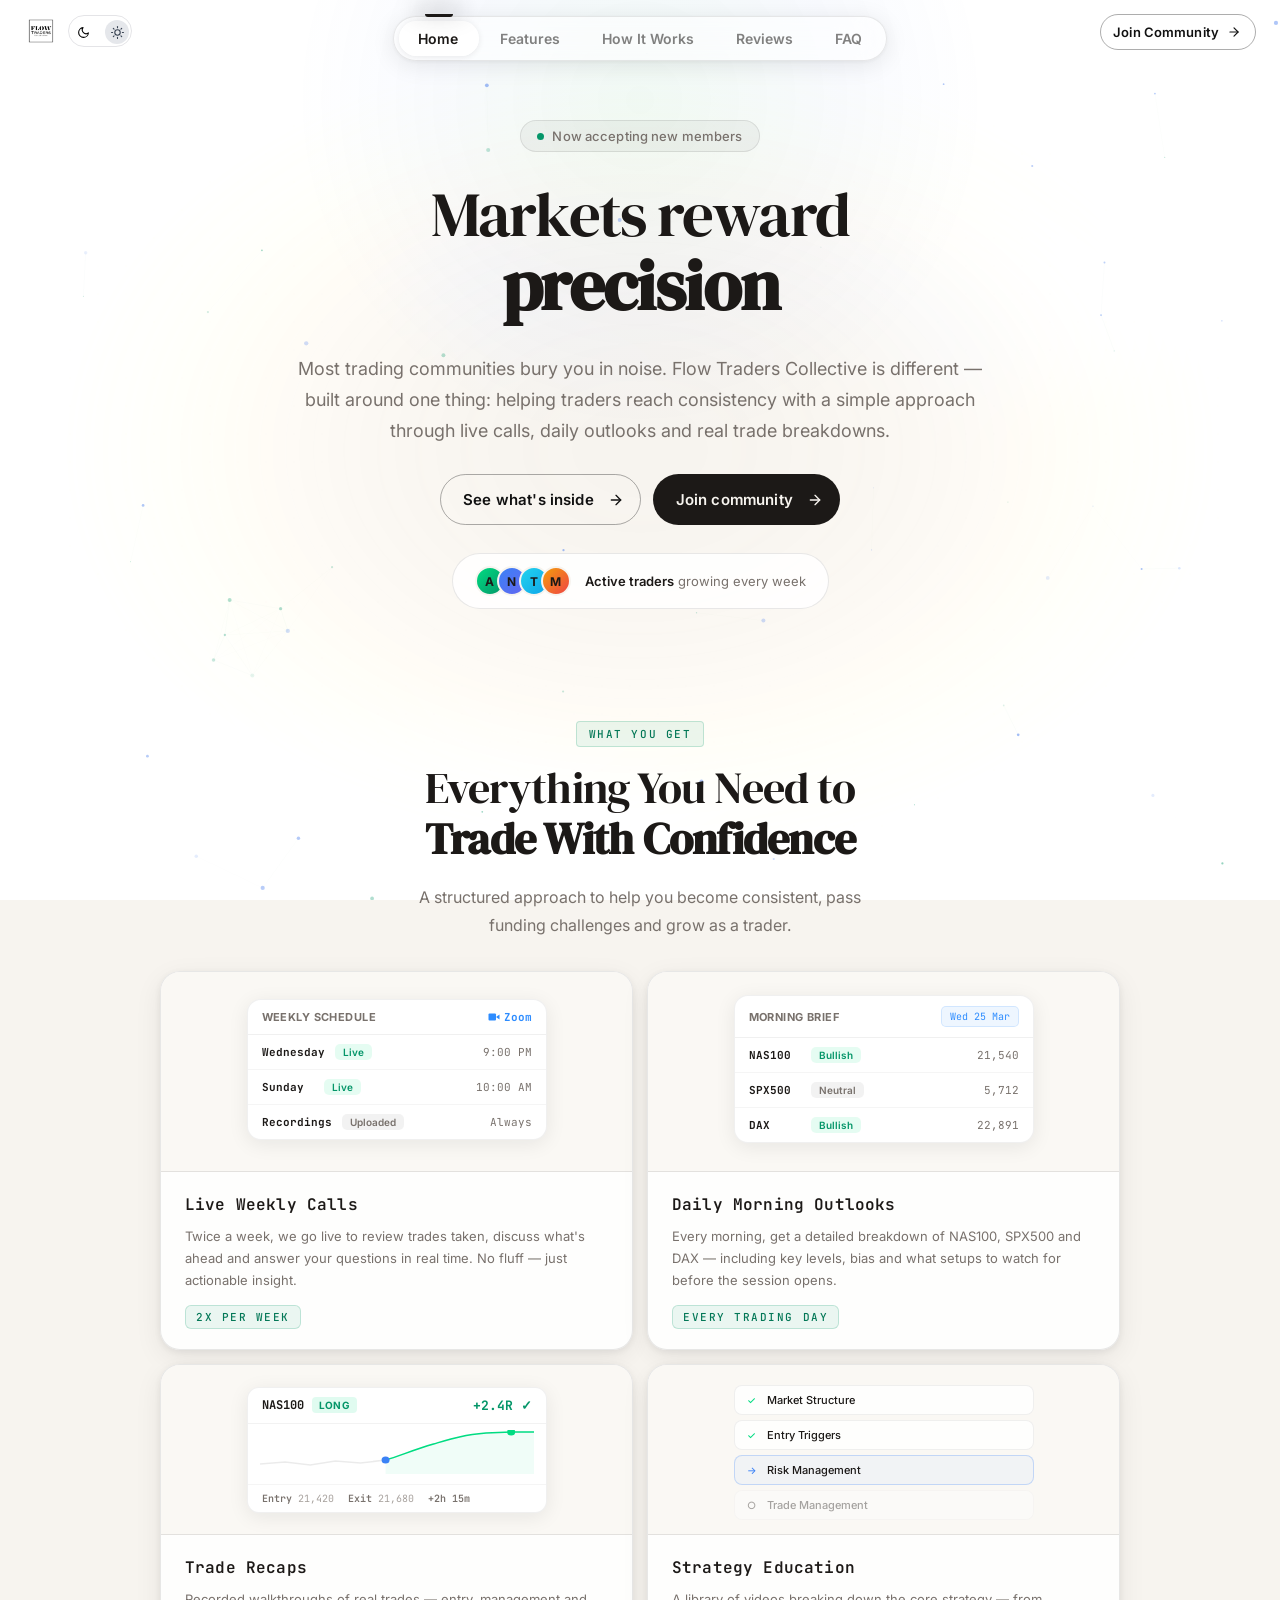
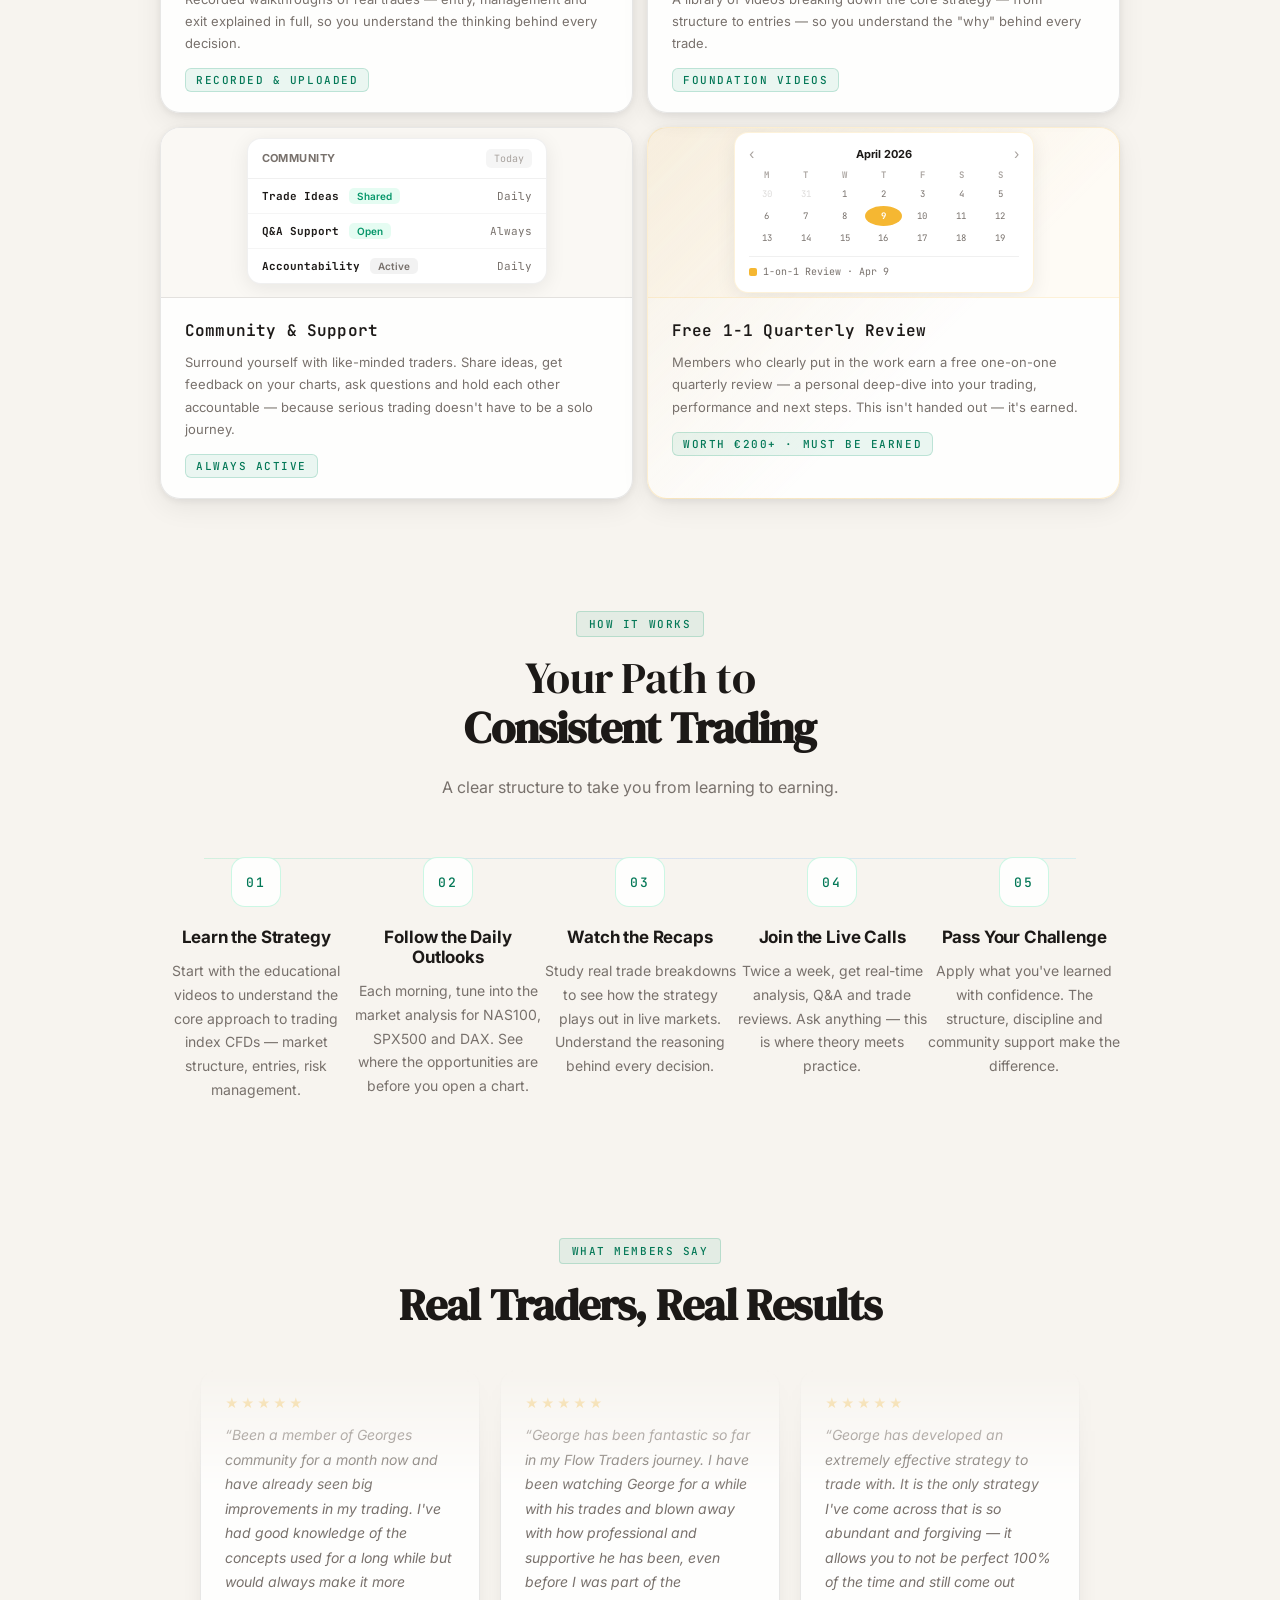
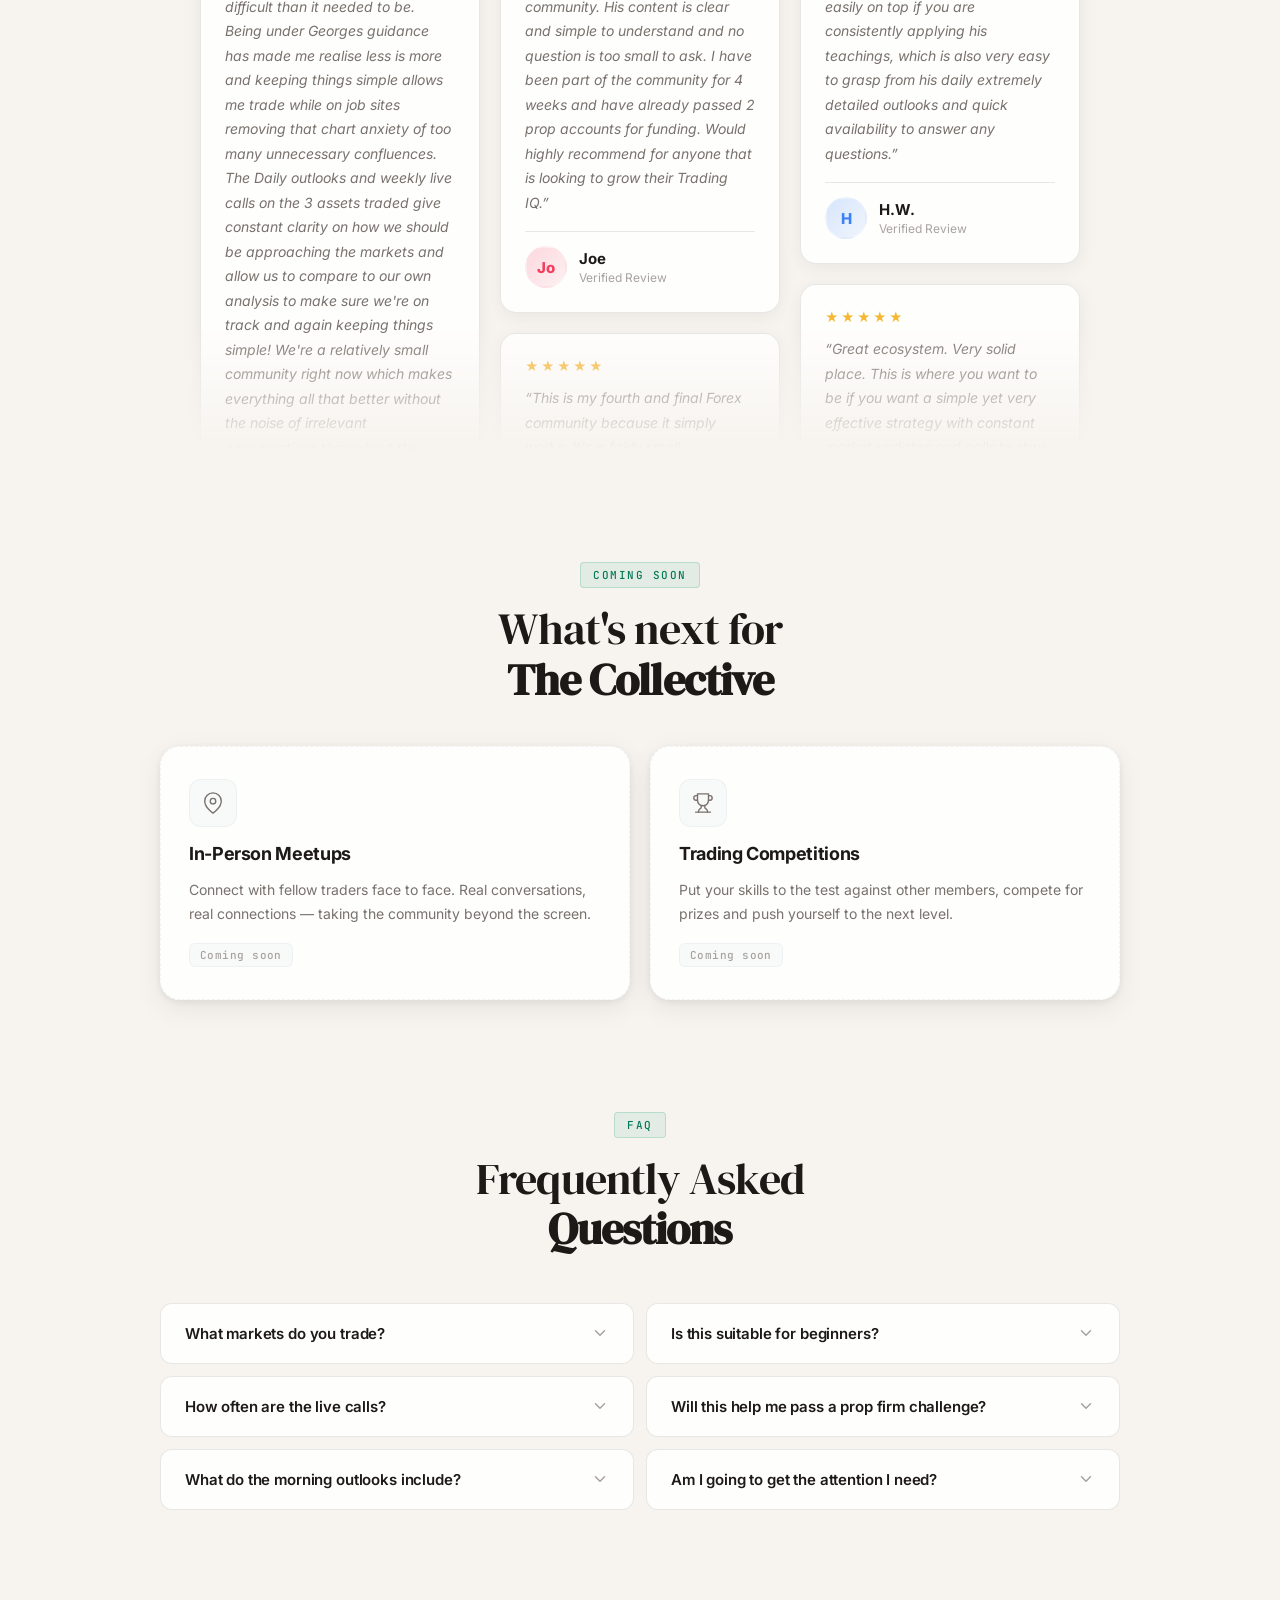
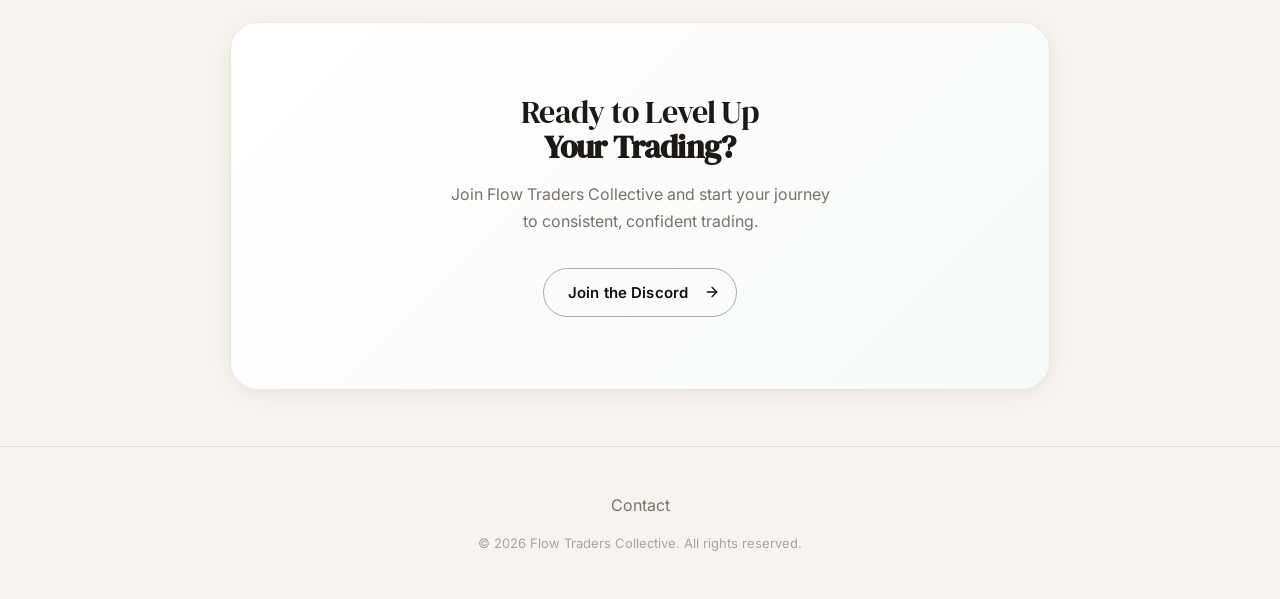
==== index.html @ e60069e8 "Add SEO/social metadata, favicon, OG share image; pause reviews on hover; unify animation easing" ====
<!DOCTYPE html>
<html lang="en">
<head>
<meta charset="UTF-8">
<meta name="trustpilot-one-time-domain-verification-id" content="d81c3956-7ed2-40a6-a07b-8e137739aa48"/>
<meta name="viewport" content="width=device-width, initial-scale=1.0">
<title>Flow Traders Collective</title>
<meta name="description" content="A focused trading community built around one thing: helping traders reach consistency. Live weekly calls, daily morning outlooks on NAS100, SPX500 and DAX, and real trade breakdowns.">
<link rel="canonical" href="https://www.flowtraderscollective.com/">
<meta property="og:type" content="website">
<meta property="og:site_name" content="Flow Traders Collective">
<meta property="og:title" content="Flow Traders Collective — Markets Reward Consistency">
<meta property="og:description" content="A focused trading community built around one thing: helping traders reach consistency. Live weekly calls, daily morning outlooks on NAS100, SPX500 and DAX, and real trade breakdowns.">
<meta property="og:url" content="https://www.flowtraderscollective.com/">
<meta property="og:image" content="https://www.flowtraderscollective.com/og-image.jpg">
<meta property="og:image:width" content="1200">
<meta property="og:image:height" content="630">
<meta name="twitter:card" content="summary_large_image">
<meta name="twitter:title" content="Flow Traders Collective — Markets Reward Consistency">
<meta name="twitter:description" content="A focused trading community built around one thing: helping traders reach consistency. Live weekly calls, daily morning outlooks and real trade breakdowns.">
<meta name="twitter:image" content="https://www.flowtraderscollective.com/og-image.jpg">
<link rel="icon" type="image/png" href="logo-blue.png">
<link rel="apple-touch-icon" href="logo-blue.png">
<link rel="preconnect" href="https://fonts.googleapis.com">
<link href="https://fonts.googleapis.com/css2?family=DM+Serif+Display:ital@0;1&family=Inter:wght@300;400;500;600;700&family=JetBrains+Mono:wght@400;500&display=swap" rel="stylesheet">
<style>
*, *::before, *::after { margin: 0; padding: 0; box-sizing: border-box; }

:root {
  --bg-deep: #EDE9E3;
  --bg-primary: #F7F4EF;
  --bg-card: rgba(255,255,255,0.85);
  --bg-card-hover: rgba(255,255,255,0.99);
  --accent-green: #00DC82;
  --accent-blue: #3B82F6;
  --accent-cyan: #22D3EE;
  --accent-gold: #F5B732;
  --text-primary: #1C1917;
  --text-secondary: #78716C;
  --text-muted: #A8A29E;
  --gradient-main: linear-gradient(135deg, #059669 0%, #2563EB 55%, #0891B2 100%);
  --gradient-subtle: linear-gradient(135deg, rgba(5,150,105,0.07), rgba(37,99,235,0.07));
  --border: rgba(0,0,0,0.09);
  --radius: 20px;
  --radius-sm: 12px;
  --font-display: 'Inter', sans-serif;
  --font-heading: 'DM Serif Display', serif;
  --font-mono: 'JetBrains Mono', monospace;
}

html { scroll-behavior: smooth; overflow-x: hidden; }

/* Extra bottom padding on mobile so content doesn't hide behind fixed nav pill */
@media (max-width: 767px) {
  body { padding-bottom: 80px; }
}

body {
  font-family: var(--font-display);
  background: var(--bg-primary);
  color: var(--text-primary);
  -webkit-font-smoothing: antialiased;
}

/* Dot grid overlay */
body::before {
  content: '';
  position: fixed;
  inset: 0;
  background-image: radial-gradient(rgba(0,0,0,0.05) 1px, transparent 1px);
  background-size: 28px 28px;
  pointer-events: none;
  z-index: 0;
}


/* ─── Utility ─── */
.container { max-width: 480px; margin: 0 auto; padding: 0 20px; position: relative; z-index: 2; }
@media (min-width: 768px)  { .container { max-width: 720px;  padding: 0 32px; } }
@media (min-width: 1024px) { .container { max-width: 960px;  } }
@media (min-width: 1280px) { .container { max-width: 1040px; padding: 0 40px; } }

.gradient-text {
  background: var(--gradient-main);
  -webkit-background-clip: text;
  -webkit-text-fill-color: transparent;
  background-clip: text;
}

/* ─── Buttons ─── */
/* btn-dark = filled flow-btn variant (dark bg, white blob) */
.btn-dark { font-size: 15px; padding: 15px 34px; }
.btn-dark .flow-arr-l { left: -25%; width: 16px; height: 16px; stroke-width: 2; }
.btn-dark:hover .flow-arr-l { left: 16px; }
.btn-dark .flow-arr-r { right: 16px; width: 16px; height: 16px; stroke-width: 2; }
.btn-dark:hover .flow-arr-r { right: -25%; }

/* btn-primary = flow-btn sizing */
.btn-primary { font-size: 15px; padding: 14px 36px; }
.btn-primary .flow-arr-l { left: -25%; width: 16px; height: 16px; stroke-width: 2; }
.btn-primary:hover .flow-arr-l { left: 16px; }
.btn-primary .flow-arr-r { right: 16px; width: 16px; height: 16px; stroke-width: 2; }
.btn-primary:hover .flow-arr-r { right: -25%; }

/* btn-secondary = ghost flow-btn sizing */
.btn-secondary { font-size: 15px; padding: 15px 34px; }
.btn-secondary .flow-arr-l { left: -25%; width: 16px; height: 16px; stroke-width: 2; }
.btn-secondary:hover .flow-arr-l { left: 16px; }
.btn-secondary .flow-arr-r { right: 16px; width: 16px; height: 16px; stroke-width: 2; }
.btn-secondary:hover .flow-arr-r { right: -25%; }


/* ─── Background FX ─── */
.bg-glow {
  position: fixed;
  top: -250px; left: 50%;
  transform: translateX(-50%);
  width: 700px; height: 700px;
  background: radial-gradient(circle, rgba(5,150,105,0.06) 0%, rgba(37,99,235,0.03) 40%, transparent 70%);
  pointer-events: none;
  z-index: 0;
}
#particles-canvas {
  position: fixed;
  top: 0; left: 0;
  width: 100%; height: 100%;
  pointer-events: none;
  z-index: 0;
  transition: opacity 0.6s ease;
}
body.dark #particles-canvas {
  opacity: 0;
}
.mouse-glow {
  position: fixed;
  width: 500px; height: 500px;
  border-radius: 50%;
  background: radial-gradient(circle, rgba(5,150,105,0.05) 0%, rgba(37,99,235,0.025) 40%, transparent 70%);
  pointer-events: none;
  z-index: 0;
  transform: translate(-50%, -50%);
  transition: left 0.4s ease, top 0.4s ease, opacity 0.4s ease;
  opacity: 0;
}
.mouse-glow.active { opacity: 1; }

/* ─── Navigation ─── */

/* Logo + toggle — fixed top-left */
.site-top-left {
  position: fixed;
  top: 14px; left: 24px;
  z-index: 101;
  display: flex;
  align-items: center;
  gap: 10px;
}
.site-logo { display: flex; align-items: center; text-decoration: none; }
.site-logo img { height: 34px; width: auto; }

/* ─── Theme toggle — pill slider ─── */
.theme-toggle {
  width: 64px; height: 32px;
  border-radius: 100px;
  position: relative;
  cursor: pointer;
  background: #09090B;
  border: 1.5px solid #27272A;
  transition: background 0.3s ease, border-color 0.3s ease;
  flex-shrink: 0;
  overflow: hidden;
  padding: 0;
}
.toggle-thumb {
  position: absolute;
  top: 4px; left: 4px;
  width: 24px; height: 24px;
  border-radius: 50%;
  background: #27272A;
  display: flex; align-items: center; justify-content: center;
  transition: transform 0.35s cubic-bezier(0.34,1.56,0.64,1), background 0.3s ease;
}
.toggle-idle {
  position: absolute;
  top: 4px; right: 4px;
  width: 24px; height: 24px;
  display: flex; align-items: center; justify-content: center;
  transition: transform 0.35s cubic-bezier(0.34,1.56,0.64,1);
}
/* Dark = default pill state */
.tog-moon      { display: flex; color: #fff; }
.tog-sun       { display: none; color: #374151; }
.tog-sun-idle  { display: flex; color: #6B7280; }
.tog-moon-idle { display: none; color: #000; }
/* Light mode pill state */
body:not(.dark) .theme-toggle        { background: #fff; border-color: #E4E4E7; }
body:not(.dark) .toggle-thumb        { transform: translateX(32px); background: #E5E7EB; }
body:not(.dark) .toggle-idle         { transform: translateX(-32px); }
body:not(.dark) .tog-moon            { display: none; }
body:not(.dark) .tog-sun             { display: flex; }
body:not(.dark) .tog-sun-idle        { display: none; }
body:not(.dark) .tog-moon-idle       { display: flex; }

/* ─── Flow Button ─── */
.flow-btn {
  position: relative;
  display: inline-flex;
  align-items: center;
  gap: 4px;
  overflow: hidden;
  border-radius: 100px;
  border: 1.5px solid rgba(51,51,51,0.4);
  background: transparent;
  font-family: var(--font-display);
  font-weight: 600;
  color: #111111;
  cursor: pointer;
  text-decoration: none;
  transition: border-color 600ms cubic-bezier(0.23,1,0.32,1),
              color 600ms cubic-bezier(0.23,1,0.32,1),
              border-radius 600ms cubic-bezier(0.23,1,0.32,1);
  letter-spacing: 0.01em;
  touch-action: manipulation;
  white-space: nowrap;
}
.flow-btn:hover { border-color: transparent; color: #fff; border-radius: 12px; }
.flow-btn:active { transform: scale(0.95); }
.flow-btn-text {
  position: relative; z-index: 1;
  transform: translateX(-12px);
  transition: transform 800ms ease-out;
}
.flow-btn:hover .flow-btn-text { transform: translateX(12px); }
.flow-btn-blob {
  position: absolute; top: 50%; left: 50%;
  transform: translate(-50%,-50%);
  width: 16px; height: 16px;
  background: #111111; border-radius: 50%; opacity: 0;
  transition: width 800ms cubic-bezier(0.19,1,0.22,1),
              height 800ms cubic-bezier(0.19,1,0.22,1),
              opacity 600ms;
  z-index: 0;
  pointer-events: none;
}
.flow-btn:hover .flow-btn-blob { width: 220px; height: 220px; opacity: 1; }
.flow-arr {
  position: absolute;
  top: 50%;
  transform: translateY(-50%);
  z-index: 9;
  fill: none;
  stroke-linecap: round;
  stroke-linejoin: round;
}
.flow-arr-l { stroke: #111; transition: left 800ms cubic-bezier(0.34,1.56,0.64,1), stroke 500ms; }
.flow-arr-r { stroke: #111; transition: right 800ms cubic-bezier(0.34,1.56,0.64,1), stroke 500ms; }
.flow-btn:hover .flow-arr-l { stroke: #fff; }
.flow-btn:hover .flow-arr-r { stroke: #fff; }
/* Dark mode flow button */
body.dark .flow-btn         { color: #F8FAFC; border-color: rgba(248,250,252,0.28); }
body.dark .flow-btn:hover   { color: #111; }
body.dark .flow-btn-blob    { background: #F8FAFC; }
body.dark .flow-arr-l       { stroke: #F8FAFC; }
body.dark .flow-arr-r       { stroke: #F8FAFC; }
body.dark .flow-btn:hover .flow-arr-l { stroke: #111; }
body.dark .flow-btn:hover .flow-arr-r { stroke: #111; }

/* ── Filled variant — must come AFTER .flow-btn to win the cascade ── */
.flow-btn.flow-btn-filled {
  background: #1C1917;
  border-color: transparent;
  color: #F7F4EF;
}
.flow-btn.flow-btn-filled .flow-arr-l,
.flow-btn.flow-btn-filled .flow-arr-r  { stroke: #F7F4EF; }
.flow-btn.flow-btn-filled .flow-btn-blob { background: #F7F4EF; }
.flow-btn.flow-btn-filled:hover { color: #1C1917; border-color: transparent; border-radius: 12px; }
.flow-btn.flow-btn-filled:hover .flow-arr-l,
.flow-btn.flow-btn-filled:hover .flow-arr-r { stroke: #1C1917; }
/* Dark mode filled: start light, dark blob on hover */
body.dark .flow-btn.flow-btn-filled                 { background: #F8FAFC; color: #111; border-color: transparent; }
body.dark .flow-btn.flow-btn-filled .flow-arr-l,
body.dark .flow-btn.flow-btn-filled .flow-arr-r     { stroke: #111; }
body.dark .flow-btn.flow-btn-filled .flow-btn-blob  { background: #111; }
body.dark .flow-btn.flow-btn-filled:hover           { color: #F8FAFC; }
body.dark .flow-btn.flow-btn-filled:hover .flow-arr-l,
body.dark .flow-btn.flow-btn-filled:hover .flow-arr-r { stroke: #F8FAFC; }

/* "Join community" hero button — stays black, only arrows animate */
.btn-dark.flow-btn.flow-btn-filled .flow-btn-blob              { background: #1C1917; }
.btn-dark.flow-btn.flow-btn-filled:hover                       { color: #F7F4EF; }
.btn-dark.flow-btn.flow-btn-filled:hover .flow-arr-l,
.btn-dark.flow-btn.flow-btn-filled:hover .flow-arr-r           { stroke: #F7F4EF; }
body.dark .btn-dark.flow-btn.flow-btn-filled .flow-btn-blob    { background: #F8FAFC; }
body.dark .btn-dark.flow-btn.flow-btn-filled:hover             { color: #111; }
body.dark .btn-dark.flow-btn.flow-btn-filled:hover .flow-arr-l,
body.dark .btn-dark.flow-btn.flow-btn-filled:hover .flow-arr-r { stroke: #111; }

/* CTA — fixed top-right */
.site-nav-cta {
  position: fixed;
  top: 14px; right: 24px;
  z-index: 101;
  display: none;
  font-size: 13px;
  padding: 9px 24px;
}
.site-nav-cta .flow-arr-l { left: -25%; width: 14px; height: 14px; stroke-width: 2; }
.site-nav-cta:hover .flow-arr-l { left: 14px; }
.site-nav-cta .flow-arr-r { right: 14px; width: 14px; height: 14px; stroke-width: 2; }
.site-nav-cta:hover .flow-arr-r { right: -25%; }
@media (min-width: 768px) { .site-nav-cta { display: inline-flex; align-items: center; } }

/* Tubelight pill — centered, bottom on mobile / top on desktop */
nav {
  position: fixed;
  bottom: 24px;
  left: 50%;
  transform: translateX(-50%);
  z-index: 100;
}
@media (min-width: 768px) { nav { bottom: auto; top: 16px; } }

.tubelight-pill {
  position: relative;
  display: flex;
  align-items: center;
  gap: 2px;
  background: rgba(255,255,255,0.55);
  border: 1px solid rgba(0,0,0,0.09);
  backdrop-filter: blur(24px);
  -webkit-backdrop-filter: blur(24px);
  padding: 4px;
  border-radius: 100px;
  box-shadow: 0 4px 24px rgba(0,0,0,0.09), 0 1px 4px rgba(0,0,0,0.05);
  overflow: visible;
}

/* Sliding highlight */
.tubelight-bg {
  position: absolute;
  top: 4px;
  height: calc(100% - 8px);
  background: rgba(255,255,255,0.95);
  border-radius: 100px;
  box-shadow: 0 1px 6px rgba(0,0,0,0.09);
  transition: left 0.38s cubic-bezier(0.34,1.56,0.64,1), width 0.38s cubic-bezier(0.34,1.56,0.64,1);
  pointer-events: none;
  z-index: 0;
}

/* Tube-light bar — above pill on desktop, below on mobile */
.tubelight-bg::before {
  content: '';
  position: absolute;
  left: 50%; top: -7px;
  transform: translateX(-50%);
  width: 28px; height: 3px;
  background: #1C1917;
  border-radius: 0 0 4px 4px;
}
.tubelight-bg::after {
  content: '';
  position: absolute;
  left: 50%; top: -20px;
  transform: translateX(-50%);
  width: 56px; height: 18px;
  background: rgba(28,25,23,0.13);
  border-radius: 50%;
  filter: blur(10px);
}
@media (max-width: 767px) {
  .tubelight-bg::before { top: auto; bottom: -7px; border-radius: 4px 4px 0 0; }
  .tubelight-bg::after  { top: auto; bottom: -20px; }
}

/* Nav items */
.nav-item {
  position: relative;
  z-index: 1;
  display: flex;
  align-items: center;
  justify-content: center;
  gap: 6px;
  padding: 9px 20px;
  border-radius: 100px;
  font-family: var(--font-display);
  font-size: 14px;
  font-weight: 600;
  color: rgba(28,25,23,0.55);
  text-decoration: none;
  transition: color 0.2s ease;
  white-space: nowrap;
  cursor: pointer;
  user-select: none;
}
.nav-item:hover  { color: #1C1917; }
.nav-item.active { color: #1C1917; }
.nav-icon { display: flex; align-items: center; }
@media (min-width: 768px) { .nav-icon { display: none; } }
.nav-label { display: none; }
@media (min-width: 768px) { .nav-label { display: inline; } }

/* ─── Dark Mode ─── */
body.dark {
  --bg-deep: #04070D;
  --bg-primary: #06090F;
  --bg-card: rgba(255,255,255,0.04);
  --bg-card-hover: rgba(255,255,255,0.07);
  --text-primary: #F8FAFC;
  --text-secondary: #94A3B8;
  --text-muted: #64748B;
  --gradient-main: linear-gradient(135deg, #00DC82 0%, #3B82F6 55%, #22D3EE 100%);
  --gradient-subtle: linear-gradient(135deg, rgba(0,220,130,0.08), rgba(59,130,246,0.08));
  --border: rgba(255,255,255,0.07);
}
body.dark::before {
  background-image: radial-gradient(rgba(148,163,184,0.04) 1px, transparent 1px);
}
/* Dark mode pill toggle */
body.dark .theme-toggle   { background: #09090B; border-color: #27272A; }
body.dark .toggle-thumb   { transform: translateX(0); background: #27272A; }
body.dark .toggle-idle    { transform: translateX(0); }
body.dark .tog-moon       { display: flex; }
body.dark .tog-sun        { display: none; }
body.dark .tog-sun-idle   { display: flex; }
body.dark .tog-moon-idle  { display: none; }
/* Logo swap for dark mode */
body.dark .site-logo img { content: url('logo-blue.png'); filter: none; clip-path: none; }
/* Nav pill */
body.dark .tubelight-pill { background: rgba(6,9,15,0.65); border-color: rgba(255,255,255,0.09); }
body.dark .tubelight-bg   { background: rgba(255,255,255,0.09); box-shadow: 0 1px 6px rgba(0,0,0,0.5); }
body.dark .tubelight-bg::before { background: #F8FAFC; }
body.dark .tubelight-bg::after  { background: rgba(248,250,252,0.15); }
body.dark .nav-item             { color: rgba(248,250,252,0.45); }
body.dark .nav-item:hover       { color: #F8FAFC; }
body.dark .nav-item.active      { color: #F8FAFC; }
/* Section labels */
body.dark .section-label { color: #34D399; background: rgba(0,220,130,0.07); border-color: rgba(0,220,130,0.15); }
/* Cards — drop light shadows, use dark hovers */
body.dark .feature-card { box-shadow: none; }
body.dark .feature-card:hover  { border-color: rgba(255,255,255,0.1);  box-shadow: 0 12px 40px rgba(0,0,0,0.55); }
body.dark .review-card:hover   { border-color: rgba(255,255,255,0.1);  box-shadow: 0 8px 32px  rgba(0,0,0,0.45); }
body.dark .coming-soon-card:hover { border-color: rgba(255,255,255,0.1); box-shadow: 0 12px 40px rgba(0,0,0,0.45); }
/* FAQ */
body.dark .faq-item:hover { border-color: rgba(255,255,255,0.12); }
body.dark .faq-item.open  { border-color: rgba(255,255,255,0.16); }
body.dark .faq-answer-inner { border-top-color: rgba(255,255,255,0.06); }
body.dark .faq-item.open .faq-question .chevron { color: #34D399; }
/* CTA card */
body.dark .cta-card { background: rgba(255,255,255,0.03); box-shadow: none; }
/* Feature icon colours stay vibrant on dark — already use rgba with var() */
/* Hero badge */
body.dark .hero-badge { background: rgba(255,255,255,0.04); border-color: rgba(255,255,255,0.08); }
/* Social proof */
body.dark .social-proof-inner { background: rgba(255,255,255,0.03); border-color: rgba(255,255,255,0.07); }
/* Step numbers */
body.dark .step-num { background: rgba(255,255,255,0.04); border-color: rgba(255,255,255,0.08); color: #34D399; font-weight: 500; }
/* Glows */
body.dark .bg-glow   { background: radial-gradient(circle, rgba(0,220,130,0.055) 0%, rgba(59,130,246,0.03) 40%, transparent 70%); }
body.dark .mouse-glow{ background: radial-gradient(circle, rgba(0,220,130,0.045) 0%, rgba(59,130,246,0.02) 40%, transparent 70%); }
/* Steps timeline */
body.dark .steps::before { opacity: 0.2; }

/* ─── Hero ─── */
.hero {
  position: relative;
  padding: 80px 0 48px;
  text-align: center;
  overflow: hidden;
  min-height: 30vh;
  display: flex;
  align-items: center;
}
@media (min-width: 768px) { .hero { padding: 120px 0 56px; } }
#chart-canvas {
  position: fixed;
  top: 0; left: 0;
  width: 100%; height: 100%;
  pointer-events: none;
  z-index: 0;
}
.hero .container { width: 100%; }
.hero-inner {
  display: flex;
  flex-direction: column;
  align-items: center;
  gap: 28px;
}
.hero-badge {
  display: inline-flex;
  align-items: center;
  gap: 8px;
  padding: 7px 16px;
  background: rgba(0,0,0,0.04);
  border: 1px solid rgba(0,0,0,0.09);
  border-radius: 50px;
  font-size: 13px;
  font-weight: 500;
  color: var(--text-secondary);
  animation: fadeInDown 0.6s ease;
  letter-spacing: 0.01em;
}
.hero-badge .pulse {
  width: 7px; height: 7px;
  background: #059669;
  border-radius: 50%;
  animation: pulse 2s infinite;
  flex-shrink: 0;
}
.hero h1 {
  font-family: var(--font-heading);
  font-size: clamp(36px, 5.5vw, 70px);
  font-weight: 400;
  line-height: 1.08;
  letter-spacing: -0.02em;
  margin: 0;
  text-align: center;
  animation: fadeInUp 0.6s ease 0.1s both;
}

/* ─── Rotating animated word ─── */
.hero h1 {
  display: flex;
  flex-direction: column;
  align-items: center;
  gap: 0;
  white-space: nowrap;
}
@media (max-width: 767px) {
  .hero h1 { font-size: 36px; }
  .hero-h1-animated { width: 100% !important; align-self: stretch; }
}
.hero-h1-static {
  display: inline-block;
  flex-shrink: 0;
  color: var(--text-primary);
  font-weight: 400;
  font-size: 0.9em;
  letter-spacing: -0.03em;
}
.hero-h1-animated {
  display: inline-block;
  position: relative;
  height: 1.12em;
  overflow: hidden;
}
.rotating-word {
  position: absolute;
  left: 0;
  right: 0;
  margin: 0 auto;
  display: flex;
  justify-content: center;
  font-weight: 900;
  color: var(--text-primary);
  opacity: 0;
  transform: translateY(60px);
  transition: opacity 0.45s cubic-bezier(0.22, 1, 0.36, 1),
              transform 0.55s cubic-bezier(0.22, 1, 0.36, 1);
}
.rotating-word.active {
  opacity: 1;
  transform: translateY(0);
}
.rotating-word.exit {
  opacity: 0;
  transform: translateY(-60px);
  transition-duration: 0.3s;
  transition-timing-function: ease-in;
}
.hero p {
  font-size: 17px;
  line-height: 1.7;
  color: var(--text-secondary);
  max-width: 720px;
  margin: 0 auto;
  animation: fadeInUp 0.6s ease 0.2s both;
}
@media (min-width: 1024px) { .hero p { font-size: 18px; max-width: 720px; } }
.hero-buttons {
  display: flex;
  flex-direction: column;
  gap: 12px;
  align-items: center;
  animation: fadeInUp 0.6s ease 0.3s both;
}
@media (min-width: 480px) { .hero-buttons { flex-direction: row; justify-content: center; } }

/* ─── Social Proof ─── */
.social-proof {
  animation: fadeInUp 0.6s ease 0.4s both;
}
.social-proof-inner {
  display: inline-flex;
  align-items: center;
  gap: 14px;
  padding: 12px 22px;
  background: var(--bg-card);
  backdrop-filter: blur(16px);
  border: 1px solid var(--border);
  border-radius: 60px;
}
.avatars { display: flex; }
.avatars .avatar {
  width: 30px; height: 30px;
  border-radius: 50%;
  border: 2px solid var(--bg-primary);
  margin-left: -8px;
  display: flex; align-items: center; justify-content: center;
  font-size: 12px; font-weight: 700;
}
.avatars .avatar:first-child { margin-left: 0; }
.avatar-1 { background: linear-gradient(135deg, #00DC82, #059669); }
.avatar-2 { background: linear-gradient(135deg, #3B82F6, #6366F1); }
.avatar-3 { background: linear-gradient(135deg, #22D3EE, #0EA5E9); }
.avatar-4 { background: linear-gradient(135deg, #F59E0B, #EF4444); }
.social-proof-text { font-size: 13px; color: var(--text-secondary); }
.social-proof-text strong { color: var(--text-primary); font-weight: 600; }

/* ─── Section Titles ─── */
.section-label {
  display: inline-block;
  font-family: var(--font-mono);
  font-size: 11px;
  font-weight: 500;
  text-transform: uppercase;
  letter-spacing: 0.14em;
  color: #047857;
  margin-bottom: 16px;
  padding: 5px 12px;
  background: rgba(5,150,105,0.08);
  border: 1px solid rgba(5,150,105,0.2);
  border-radius: 4px;
}
.section-title {
  font-family: var(--font-heading);
  font-size: 32px;
  font-weight: 400;
  line-height: 1.15;
  letter-spacing: -0.02em;
  margin-bottom: 20px;
  color: var(--text-primary);
}
.mobile-only { display: none; }
@media (max-width: 767px) { .mobile-only { display: inline; } }
.section-title-accent {
  display: block;
  font-weight: 800;
  color: var(--text-primary);
}
@media (min-width: 768px)  { .section-title { font-size: 38px; } }
@media (min-width: 1024px) { .section-title { font-size: 44px; } }
.section-desc {
  font-size: 16px;
  line-height: 1.7;
  color: var(--text-secondary);
  max-width: 500px;
}

/* ─── Features ─── */
.features { padding: 48px 0; }
@media (min-width: 1024px) { .features { padding: 56px 0; } }
.features-header { text-align: center; margin-bottom: 32px; }
.features-header .section-desc { margin: 0 auto; }
/* ── Bento Feature Grid ── */
.features-bento { display: flex; flex-direction: column; gap: 14px; }
.bento-top { display: grid; grid-template-columns: 1fr 1fr; gap: 14px; }
.bento-mid { display: grid; grid-template-columns: repeat(3,1fr); gap: 14px; }
@media (max-width: 767px) {
  .bento-top, .bento-mid { grid-template-columns: 1fr; gap: 20px; }
}
@media (min-width: 768px) and (max-width: 1023px) {
  .bento-mid { grid-template-columns: repeat(2,1fr); }
}
.bento-card {
  background: var(--bg-card);
  border: 1px solid var(--border);
  border-radius: var(--radius);
  overflow: hidden;
  box-shadow: 0 2px 8px rgba(0,0,0,0.07), 0 8px 28px rgba(0,0,0,0.07);
  transition: transform 0.3s cubic-bezier(0.22,1,0.36,1), box-shadow 0.3s cubic-bezier(0.22,1,0.36,1), border-color 0.3s cubic-bezier(0.22,1,0.36,1);
}
.bento-card:hover { transform: translateY(-3px); border-color: rgba(0,0,0,0.13); box-shadow: 0 12px 48px rgba(0,0,0,0.13); }
body.dark .bento-card { box-shadow: 0 2px 8px rgba(0,0,0,0.3), 0 8px 28px rgba(0,0,0,0.25); }
body.dark .bento-card:hover { border-color: rgba(255,255,255,0.1); box-shadow: 0 12px 48px rgba(0,0,0,0.6); }
.bento-vis {
  background: rgba(247,244,239,0.6);
  border-bottom: 1px solid var(--border);
  overflow: hidden;
  display: flex; align-items: flex-end; justify-content: center;
  padding: 24px 24px 0;
}
.bento-top .bento-vis { height: 200px; }
.bento-mid .bento-vis { height: 155px; }
body.dark .bento-vis { background: rgba(255,255,255,0.025); border-bottom-color: rgba(255,255,255,0.06); }
.bento-body { padding: 22px 24px 20px; }
.bento-body h3 { font-size: 16px; font-weight: 600; letter-spacing: 0.01em; margin-bottom: 10px; color: var(--text-primary); font-family: var(--font-mono); }
.bento-body p { font-size: 13px; line-height: 1.7; color: var(--text-secondary); }
/* All bento tags match section-label styling */
.bento-body .feature-tag,
.bento-body .feature-tag.blue,
.bento-body .feature-tag.cyan,
.bento-body .feature-tag.gold,
.bento-body .feature-tag.purple {
  color: #047857;
  background: rgba(5,150,105,0.08);
  border-color: rgba(5,150,105,0.2);
  letter-spacing: 0.14em;
  text-transform: uppercase;
}
body.dark .bento-body h3 { color: var(--text-primary); }
body.dark .bento-body .feature-tag,
body.dark .bento-body .feature-tag.blue,
body.dark .bento-body .feature-tag.cyan,
body.dark .bento-body .feature-tag.gold,
body.dark .bento-body .feature-tag.purple {
  color: #34D399;
  background: rgba(0,220,130,0.07);
  border-color: rgba(0,220,130,0.15);
}
/* Featured full-width card */
.bento-card.featured-card { border-color: rgba(245,183,50,0.22); background: linear-gradient(135deg, rgba(245,183,50,0.05) 0%, var(--bg-card) 60%); }
.featured-inner { display: grid; grid-template-columns: 240px 1fr; }
.featured-vis { border-right: 1px solid rgba(245,183,50,0.18); background: rgba(245,183,50,0.04); padding: 28px; display: flex; align-items: center; justify-content: center; min-height: 160px; }
.featured-body { padding: 28px 32px; display: flex; flex-direction: column; justify-content: center; }
.featured-body h3 { font-size: 19px; font-weight: 700; letter-spacing: -0.02em; margin-bottom: 8px; }
.featured-body p { font-size: 14px; line-height: 1.7; color: var(--text-secondary); }
@media (max-width: 767px) {
  .featured-inner { grid-template-columns: 1fr; }
  .featured-vis { border-right: none; border-bottom: 1px solid rgba(245,183,50,0.18); }
}

/* Feature tags */
.feature-tag {
  display: inline-flex; align-items: center;
  font-family: var(--font-mono); font-size: 11px; font-weight: 500;
  padding: 4px 10px; border-radius: 6px; margin-top: 14px;
  background: rgba(0,220,130,0.07); color: var(--accent-green);
  letter-spacing: 0.04em; border: 1px solid rgba(0,220,130,0.12);
}
.feature-tag.blue   { background: rgba(59,130,246,0.07);  color: var(--accent-blue);  border-color: rgba(59,130,246,0.12); }
.feature-tag.cyan   { background: rgba(34,211,238,0.07);  color: var(--accent-cyan);  border-color: rgba(34,211,238,0.12); }
.feature-tag.gold   { background: rgba(245,183,50,0.08);  color: var(--accent-gold);  border-color: rgba(245,183,50,0.15); }
.feature-tag.purple { background: rgba(139,92,246,0.07);  color: #8B5CF6;             border-color: rgba(139,92,246,0.12); }

/* ── Mock Illustrations ── */
/* All bento graphic elements use display font */
[class^="bv-"], [class*=" bv-"] { font-family: var(--font-display); }

/* Bar chart */
.bv-chart { width: 100%; height: 100%; display: flex; flex-direction: column; justify-content: flex-end; }
.bv-chart-bars { display: flex; align-items: flex-end; gap: 7px; height: 130px; width: 100%; }
.bv-bar-col { flex: 1; display: flex; flex-direction: column; align-items: center; gap: 5px; height: 100%; justify-content: flex-end; }
.bv-bar-col .bv-bar { width: 100%; background: rgba(0,0,0,0.08); border-radius: 5px 5px 0 0; }
.bv-bar-col.live .bv-bar { background: var(--accent-green); }
.bv-bar-col.dim  .bv-bar { background: rgba(0,0,0,0.04); }
.bv-bar-col span { font-size: 10px; font-family: var(--font-mono); color: var(--text-muted); padding-bottom: 6px; }
.bv-bar-col.live span { color: var(--accent-green); font-weight: 600; }
body.dark .bv-bar-col      .bv-bar { background: rgba(255,255,255,0.08); }
body.dark .bv-bar-col.dim  .bv-bar { background: rgba(255,255,255,0.03); }
/* Market brief */
.bv-brief { background: white; border-radius: 14px; overflow: hidden; width: 100%; max-width: 300px; box-shadow: 0 4px 20px rgba(0,0,0,0.08); border: 1px solid rgba(0,0,0,0.06); margin-bottom: 4px; }
body.dark .bv-brief { background: #1E1C1A; border-color: rgba(255,255,255,0.07); }
.bv-brief-head { padding: 10px 14px; border-bottom: 1px solid rgba(0,0,0,0.06); display: flex; justify-content: space-between; align-items: center; }
body.dark .bv-brief-head { border-bottom-color: rgba(255,255,255,0.06); }
.bv-brief-title { font-size: 11px; font-weight: 700; letter-spacing: 0.04em; text-transform: uppercase; color: var(--text-secondary); }
.bv-brief-date  { font-size: 10px; font-family: var(--font-mono); color: var(--text-muted); background: rgba(0,0,0,0.04); padding: 3px 8px; border-radius: 5px; }
.bv-zoom-badge  { display: flex; align-items: center; gap: 4px; font-size: 11px; font-weight: 700; color: #2D8CFF; font-family: var(--font-mono); }
body.dark .bv-brief-date { background: rgba(255,255,255,0.06); }
.bv-brief-row { padding: 9px 14px; display: flex; align-items: center; gap: 10px; border-bottom: 1px solid rgba(0,0,0,0.04); }
body.dark .bv-brief-row { border-bottom-color: rgba(255,255,255,0.04); }
.bv-brief-row:last-child { border-bottom: none; }
.bv-ticker { font-size: 11px; font-weight: 700; font-family: var(--font-mono); color: var(--text-primary); min-width: 52px; }
.bv-bias { font-size: 10px; font-weight: 600; padding: 2px 8px; border-radius: 5px; flex-shrink: 0; }
.bv-bias.bull { background: rgba(0,220,130,0.1); color: #059669; }
.bv-bias.neut { background: rgba(0,0,0,0.05); color: var(--text-secondary); }
body.dark .bv-bias.neut { background: rgba(255,255,255,0.06); }
.bv-level { font-size: 11px; font-family: var(--font-mono); color: var(--text-secondary); margin-left: auto; }
/* Video recap */
.bv-video { width: 100%; height: 100%; position: relative; background: linear-gradient(135deg, #1A1814 0%, #2A2520 100%); display: flex; align-items: center; justify-content: center; }
.bv-video::before { content: ''; position: absolute; inset: 0; background: repeating-linear-gradient(90deg, transparent, transparent 28px, rgba(255,255,255,0.012) 28px, rgba(255,255,255,0.012) 29px); }
.bv-play { width: 44px; height: 44px; background: rgba(255,255,255,0.12); border: 1.5px solid rgba(255,255,255,0.2); border-radius: 50%; display: flex; align-items: center; justify-content: center; position: relative; z-index: 1; padding-left: 3px; }
.bv-video-tag { position: absolute; bottom: 10px; right: 10px; font-size: 10px; font-family: var(--font-mono); color: rgba(255,255,255,0.6); background: rgba(0,0,0,0.4); padding: 3px 8px; border-radius: 5px; z-index: 1; }
/* Modules */
.bv-modules { width: 100%; max-width: 300px; display: flex; flex-direction: column; gap: 5px; }
.bv-mod { display: flex; align-items: center; gap: 8px; font-size: 11px; font-weight: 500; padding: 7px 10px; border-radius: 8px; background: rgba(255,255,255,0.8); border: 1px solid rgba(0,0,0,0.06); color: var(--text-primary); }
body.dark .bv-mod { background: rgba(255,255,255,0.04); border-color: rgba(255,255,255,0.06); }
.bv-mod-icon { font-size: 10px; width: 14px; text-align: center; flex-shrink: 0; }
.bv-mod.done   .bv-mod-icon { color: var(--accent-green); }
.bv-mod.active { border-color: rgba(59,130,246,0.25); background: rgba(59,130,246,0.05); }
.bv-mod.active .bv-mod-icon { color: var(--accent-blue); }
.bv-mod.locked { opacity: 0.38; }
/* Community */
.bv-community { display: flex; flex-direction: column; align-items: center; gap: 12px; }
.bv-avatars { display: flex; }
.bv-avatar { width: 38px; height: 38px; border-radius: 50%; border: 2.5px solid var(--bg-primary); margin-left: -10px; display: flex; align-items: center; justify-content: center; font-size: 13px; font-weight: 700; color: white; }
.bv-avatars .bv-avatar:first-child { margin-left: 0; }
.bv-online { display: flex; align-items: center; gap: 6px; font-size: 11px; font-family: var(--font-mono); color: var(--text-secondary); background: rgba(0,220,130,0.06); border: 1px solid rgba(0,220,130,0.12); padding: 5px 12px; border-radius: 20px; }
.bv-online-dot { width: 6px; height: 6px; background: var(--accent-green); border-radius: 50%; flex-shrink: 0; }
/* Calendar */
.bv-calendar { background: white; border-radius: 14px; padding: 14px; width: 100%; max-width: 196px; box-shadow: 0 4px 20px rgba(0,0,0,0.08); border: 1px solid rgba(245,183,50,0.2); }
body.dark .bv-calendar { background: #1E1C1A; border-color: rgba(245,183,50,0.15); }
.bv-cal-head { display: flex; align-items: center; gap: 6px; font-size: 12px; font-weight: 700; color: var(--accent-gold); margin-bottom: 12px; }
.bv-cal-grid { display: grid; grid-template-columns: repeat(7,1fr); gap: 2px; margin-bottom: 10px; }
.bv-cal-day { height: 26px; display: flex; align-items: center; justify-content: center; font-size: 10px; font-family: var(--font-mono); border-radius: 5px; color: var(--text-secondary); }
.bv-cal-day.sel { background: var(--accent-gold); color: white; font-weight: 700; }
.bv-cal-day.dim { opacity: 0.3; }
.bv-cal-booked { display: flex; align-items: center; gap: 6px; font-size: 10px; font-family: var(--font-mono); color: var(--text-secondary); border-top: 1px solid rgba(0,0,0,0.06); padding-top: 8px; }
body.dark .bv-cal-booked { border-top-color: rgba(255,255,255,0.06); }

/* Bento pair — 2-col medium row */
.bento-pair { display: grid; grid-template-columns: 1fr 1fr; gap: 14px; }
@media (max-width: 767px) { .bento-pair { grid-template-columns: 1fr; gap: 20px; } }
.bento-pair .bento-vis { height: 170px; }

/* Zoom video call illustration */
.bv-zoom { width: 100%; height: 100%; background: #1A1814; display: flex; flex-direction: column; }
.bv-zoom-header { padding: 8px 12px; display: flex; justify-content: space-between; align-items: center; background: rgba(0,0,0,0.25); }
.bv-zoom-title { font-size: 10px; font-weight: 600; color: rgba(255,255,255,0.65); font-family: var(--font-mono); }
.bv-zoom-live { display: flex; align-items: center; gap: 5px; font-size: 10px; color: var(--accent-green); font-family: var(--font-mono); font-weight: 600; }
.bv-zoom-grid { flex: 1; display: grid; grid-template-columns: 1fr 1fr; gap: 3px; padding: 3px; }
.bv-zoom-tile { background: #2A2520; display: flex; flex-direction: column; align-items: center; justify-content: center; gap: 3px; border-radius: 4px; }
.bv-zoom-tile.host { background: rgba(0,220,130,0.08); outline: 1px solid rgba(0,220,130,0.25); }
.bv-zoom-tile-init { font-size: 18px; font-weight: 700; color: rgba(255,255,255,0.6); }
.bv-zoom-tile.host .bv-zoom-tile-init { color: var(--accent-green); }
.bv-zoom-tile-name { font-size: 8px; color: rgba(255,255,255,0.3); font-family: var(--font-mono); }
.bv-zoom-controls { padding: 7px 12px; display: flex; justify-content: center; gap: 7px; background: rgba(0,0,0,0.2); }
.bv-zoom-ctrl { width: 28px; height: 28px; border-radius: 50%; background: rgba(255,255,255,0.08); display: flex; align-items: center; justify-content: center; color: rgba(255,255,255,0.65); }
.bv-zoom-ctrl.end { background: rgba(239,68,68,0.35); color: white; }

/* Trade recap card illustration */
.bv-trade-card { width: 100%; max-width: 300px; background: white; border-radius: 12px; overflow: hidden; box-shadow: 0 4px 20px rgba(0,0,0,0.08); border: 1px solid rgba(0,0,0,0.06); }
body.dark .bv-trade-card { background: #1E1C1A; border-color: rgba(255,255,255,0.07); }
.bv-trade-head { padding: 9px 14px; display: flex; align-items: center; gap: 8px; border-bottom: 1px solid rgba(0,0,0,0.05); }
body.dark .bv-trade-head { border-bottom-color: rgba(255,255,255,0.05); }
.bv-trade-inst { font-size: 12px; font-weight: 700; font-family: var(--font-mono); color: var(--text-primary); }
.bv-trade-dir { font-size: 10px; font-weight: 700; padding: 2px 7px; border-radius: 4px; letter-spacing: 0.04em; }
.bv-trade-dir.long { background: rgba(0,220,130,0.12); color: #059669; }
.bv-trade-result { margin-left: auto; font-size: 13px; font-weight: 700; font-family: var(--font-mono); color: #059669; }
.bv-trade-chart-wrap { padding: 6px 12px; }
.bv-trade-footer { padding: 7px 14px; display: flex; gap: 14px; border-top: 1px solid rgba(0,0,0,0.04); }
body.dark .bv-trade-footer { border-top-color: rgba(255,255,255,0.04); }
.bv-trade-footer span { font-size: 10px; font-family: var(--font-mono); color: var(--text-muted); }
.bv-trade-footer .lbl { color: var(--text-secondary); font-weight: 600; }

/* Calendar v2 illustration */
.bv-calendar-v2 { background: white; border-radius: 14px; padding: 14px; width: 100%; max-width: 300px; box-shadow: 0 4px 20px rgba(0,0,0,0.08); border: 1px solid rgba(245,183,50,0.18); }
body.dark .bv-calendar-v2 { background: #1E1C1A; border-color: rgba(245,183,50,0.15); }
.bv-cal-v2-nav { display: flex; justify-content: space-between; align-items: center; margin-bottom: 8px; }
.bv-cal-v2-month { font-size: 11px; font-weight: 700; color: var(--text-primary); }
.bv-cal-v2-btn { font-size: 14px; color: var(--text-muted); line-height: 1; }
.bv-cal-v2-wdays { display: grid; grid-template-columns: repeat(7,1fr); gap: 2px; margin-bottom: 3px; }
.bv-cal-v2-wday { font-size: 9px; text-align: center; color: var(--text-muted); font-family: var(--font-mono); font-weight: 600; }
.bv-cal-v2-dates { display: grid; grid-template-columns: repeat(7,1fr); gap: 2px; margin-bottom: 8px; }
.bv-cal-v2-date { height: 20px; display: flex; align-items: center; justify-content: center; font-size: 9px; font-family: var(--font-mono); border-radius: 4px; color: var(--text-secondary); }
.bv-cal-v2-date.sel { background: var(--accent-gold); color: white; font-weight: 700; border-radius: 50%; }
.bv-cal-v2-date.dim { opacity: 0.25; }
.bv-cal-v2-event { display: flex; align-items: center; gap: 6px; font-size: 10px; font-family: var(--font-mono); color: var(--text-secondary); border-top: 1px solid rgba(0,0,0,0.06); padding-top: 8px; }
body.dark .bv-cal-v2-event { border-top-color: rgba(255,255,255,0.06); }
.bv-cal-v2-event-dot { width: 8px; height: 8px; background: var(--accent-gold); border-radius: 2px; flex-shrink: 0; }

/* ─── Coming Soon ─── */
.coming-soon { padding: 48px 0; }
@media (min-width: 1024px) { .coming-soon { padding: 56px 0; } }
.coming-soon-header { text-align: center; margin-bottom: 40px; }
.coming-soon-grid { display: flex; flex-direction: column; gap: 24px; }
@media (min-width: 600px) {
  .coming-soon-grid { flex-direction: row; gap: 20px; }
  .coming-soon-card { flex: 1; }
}
.coming-soon-card {
  background: var(--bg-card);
  backdrop-filter: blur(20px);
  border: 1px dashed rgba(148,163,184,0.12);
  border-radius: var(--radius);
  padding: 32px 28px;
  position: relative;
  box-shadow: 0 2px 8px rgba(0,0,0,0.07), 0 8px 28px rgba(0,0,0,0.07);
  transition: all 0.3s cubic-bezier(0.22,1,0.36,1);
}
body.dark .coming-soon-card { box-shadow: 0 2px 8px rgba(0,0,0,0.3), 0 8px 28px rgba(0,0,0,0.25); }
.coming-soon-card:hover {
  transform: translateY(-3px);
  border-color: rgba(0,0,0,0.12);
  border-style: solid;
  background: var(--bg-card-hover);
  box-shadow: 0 12px 48px rgba(0,0,0,0.11);
}
.coming-soon-icon {
  width: 48px; height: 48px;
  border-radius: 12px;
  display: flex; align-items: center; justify-content: center;
  margin-bottom: 16px;
  background: rgba(148,163,184,0.06);
  color: var(--text-secondary);
  border: 1px solid rgba(148,163,184,0.1);
}
.coming-soon-card h3 { font-size: 18px; font-weight: 700; margin-bottom: 14px; letter-spacing: -0.02em; }
.coming-soon-card p  { font-size: 14px; line-height: 1.75; color: var(--text-secondary); }
.coming-soon-badge {
  display: inline-flex; align-items: center;
  font-family: var(--font-mono);
  font-size: 11px; font-weight: 500;
  padding: 4px 10px;
  border-radius: 6px;
  margin-top: 16px;
  background: rgba(148,163,184,0.06);
  color: var(--text-muted);
  letter-spacing: 0.04em;
  border: 1px solid rgba(148,163,184,0.1);
  animation: badgePulse 3s ease-in-out infinite;
}
@keyframes badgePulse { 0%,100% { opacity: 1; } 50% { opacity: 0.5; } }

/* ─── How It Works ─── */
.how-it-works { padding: 48px 0; }
@media (min-width: 1024px) { .how-it-works { padding: 56px 0; } }
.how-it-works-header { text-align: center; margin-bottom: 32px; }
.how-it-works-header .section-desc { margin: 0 auto; }

.steps { display: flex; flex-direction: column; gap: 0; position: relative; }
.steps::before {
  content: '';
  position: absolute;
  left: 25px; top: 52px; bottom: 52px;
  width: 1px;
  background: linear-gradient(to bottom, var(--accent-green), var(--accent-blue), var(--accent-cyan));
  opacity: 0.15;
}
@media (min-width: 1024px) {
  .steps { flex-direction: row; align-items: flex-start; }
  .steps::before {
    left: 44px; right: 44px; top: 25px; bottom: auto;
    width: auto; height: 1px;
    background: linear-gradient(to right, var(--accent-green), var(--accent-blue), var(--accent-cyan));
  }
  .step { flex: 1; flex-direction: column; align-items: center; text-align: center; padding: 0 16px; gap: 20px; }
  .step-content h3 { font-size: 15px; }
  .step-content p  { font-size: 13px; }
}
.step { display: flex; gap: 20px; padding: 24px 0; position: relative; }
.step-num {
  width: 50px; height: 50px; min-width: 50px;
  border-radius: 14px;
  display: flex; align-items: center; justify-content: center;
  font-family: var(--font-mono);
  font-weight: 500; font-size: 13px;
  letter-spacing: 0.14em;
  background: var(--bg-card);
  backdrop-filter: blur(16px);
  border: 1px solid rgba(0,220,130,0.2);
  color: #047857;
  z-index: 1;
}
.step.visible .step-num { animation: stepGlow 0.8s ease 0.2s both; }
@keyframes stepGlow {
  0%   { box-shadow: 0 0 0  0 rgba(0,220,130,0); }
  50%  { box-shadow: 0 0 24px 4px rgba(0,220,130,0.2); }
  100% { box-shadow: 0 0 0  0 rgba(0,220,130,0); }
}
.step-content h3 { font-size: 17px; font-weight: 700; margin-bottom: 12px; letter-spacing: -0.01em; }
.step-content p  { font-size: 14px; line-height: 1.7; color: var(--text-secondary); }

/* ─── Reviews ─── */
.reviews { padding: 48px 0; }
@media (min-width: 1024px) { .reviews { padding: 56px 0; } }
.reviews-header { text-align: center; margin-bottom: 40px; }
/* Scrolling columns */
.testimonials-wrap {
  display: flex;
  justify-content: center;
  gap: 20px;
  max-height: 680px;
  overflow: hidden;
  -webkit-mask-image: linear-gradient(to bottom, transparent, black 18%, black 82%, transparent);
  mask-image: linear-gradient(to bottom, transparent, black 18%, black 82%, transparent);
}
.testimonials-col { flex: 0 0 auto; }
.testimonials-col.col-2,
.testimonials-col.col-3 { display: none; }
@media (min-width: 768px)  { .testimonials-col.col-2 { display: block; } }
@media (min-width: 1024px) { .testimonials-col.col-3 { display: block; } }
.testimonials-track {
  display: flex;
  flex-direction: column;
  gap: 20px;
  padding-bottom: 20px;
  will-change: transform;
  animation: testimonialsScroll var(--dur, 15s) linear infinite;
}
@keyframes testimonialsScroll {
  0%   { transform: translateY(0); }
  100% { transform: translateY(-50%); }
}
.testimonials-wrap:hover .testimonials-track { animation-play-state: paused; }
.review-card {
  background: var(--bg-card);
  border: 1px solid var(--border);
  border-radius: 16px;
  padding: 24px;
  width: 280px;
  box-shadow: 0 4px 20px rgba(0,0,0,0.06);
  transition: all 0.25s ease;
}
body.dark .review-card { box-shadow: 0 4px 20px rgba(0,0,0,0.25); }
.review-card:hover {
  border-color: rgba(5,150,105,0.18);
  transform: translateY(-2px);
  box-shadow: 0 8px 32px rgba(0,0,0,0.09);
}
.review-avatar-img {
  width: 38px; height: 38px; border-radius: 50%; object-fit: cover; flex-shrink: 0;
}
.review-header { display: flex; align-items: center; gap: 12px; margin-bottom: 16px; }
.review-avatar {
  width: 42px; height: 42px;
  border-radius: 50%;
  display: flex; align-items: center; justify-content: center;
  font-size: 15px; font-weight: 800;
  flex-shrink: 0;
  border: 2px solid rgba(255,255,255,0.08);
}
.review-avatar.green  { background: linear-gradient(135deg,rgba(0,220,130,0.2),rgba(0,220,130,0.07)); color: var(--accent-green); }
.review-avatar.blue   { background: linear-gradient(135deg,rgba(59,130,246,0.2),rgba(59,130,246,0.07)); color: var(--accent-blue); }
.review-avatar.cyan   { background: linear-gradient(135deg,rgba(34,211,238,0.2),rgba(34,211,238,0.07)); color: var(--accent-cyan); }
.review-avatar.orange { background: linear-gradient(135deg,rgba(251,146,60,0.2),rgba(251,146,60,0.07)); color: #fb923c; }
.review-avatar.purple { background: linear-gradient(135deg,rgba(167,139,250,0.2),rgba(167,139,250,0.07)); color: #a78bfa; }
.review-avatar.teal   { background: linear-gradient(135deg,rgba(20,184,166,0.2),rgba(20,184,166,0.07)); color: #14b8a6; }
.review-avatar.rose   { background: linear-gradient(135deg,rgba(244,63,94,0.2),rgba(244,63,94,0.07)); color: #f43f5e; }
.review-avatar.amber  { background: linear-gradient(135deg,rgba(245,158,11,0.2),rgba(245,158,11,0.07)); color: #f59e0b; }
.review-avatar.indigo { background: linear-gradient(135deg,rgba(99,102,241,0.2),rgba(99,102,241,0.07)); color: #6366f1; }
.review-avatar.lime   { background: linear-gradient(135deg,rgba(132,204,22,0.2),rgba(132,204,22,0.07)); color: #84cc16; }
.review-name  { font-size: 15px; font-weight: 700; letter-spacing: -0.01em; }
.review-since { font-size: 12px; color: var(--text-muted); margin-top: 2px; }
.review-stars { color: var(--accent-gold); font-size: 13px; letter-spacing: 2px; margin-bottom: 12px; }
.review-text  { font-size: 14px; line-height: 1.75; color: var(--text-secondary); font-style: italic; }
.review-text::before { content: '\201C'; }
.review-text::after  { content: '\201D'; }

/* ─── CTA ─── */
.cta { padding: 48px 0; text-align: center; }
@media (min-width: 1024px) { .cta { padding: 56px 0; } }
.cta-card {
  background: linear-gradient(135deg, rgba(255,255,255,0.95) 0%, rgba(245,250,248,0.95) 100%);
  backdrop-filter: blur(24px);
  border: 1px solid rgba(0,0,0,0.08);
  border-radius: 28px;
  padding: 56px 32px;
  position: relative;
  overflow: hidden;
  box-shadow: 0 4px 24px rgba(0,0,0,0.06), 0 1px 4px rgba(0,0,0,0.04);
}
@media (min-width: 1024px) {
  .cta-card { padding: 72px 64px; max-width: 820px; margin: 0 auto; }
  .cta-card h2 { font-size: 44px; }
  .cta-card p  { font-size: 18px; max-width: 460px; }
}
.cta-card h2 {
  font-family: var(--font-heading);
  font-size: 32px; font-weight: 400;
  line-height: 1.1; letter-spacing: -0.02em;
  margin-bottom: 16px; position: relative;
}
.cta-card p {
  font-size: 16px; line-height: 1.7;
  color: var(--text-secondary);
  max-width: 380px;
  margin: 0 auto 32px;
  position: relative;
}

/* ─── FAQ ─── */
.faq { padding: 48px 0; }
@media (min-width: 1024px) { .faq { padding: 56px 0; } }
.faq-header { text-align: center; margin-bottom: 48px; }
.faq-list { display: flex; flex-direction: column; gap: 8px; max-width: 800px; margin: 0 auto; }
@media (min-width: 768px) {
  .faq-list { display: grid; grid-template-columns: repeat(2,1fr); gap: 12px; max-width: none; }
}
.faq-item {
  background: var(--bg-card);
  backdrop-filter: blur(16px);
  border: 1px solid var(--border);
  border-radius: var(--radius-sm);
  overflow: hidden;
  transition: border-color 0.2s ease;
}
.faq-item:hover { border-color: rgba(0,0,0,0.14); }
.faq-item.open  { border-color: rgba(0,0,0,0.18); }
.faq-question {
  padding: 20px 24px;
  display: flex; align-items: center; justify-content: space-between;
  cursor: pointer; gap: 16px;
  font-size: 15px; font-weight: 600;
  user-select: none; letter-spacing: -0.01em;
}
.faq-question .chevron {
  color: var(--text-muted);
  transition: transform 0.25s ease, color 0.25s ease;
  flex-shrink: 0; display: flex;
}
.faq-item.open .faq-question .chevron { transform: rotate(180deg); color: var(--accent-green); }
.faq-answer { max-height: 0; overflow: hidden; transition: max-height 0.35s ease; }
.faq-answer-inner {
  padding: 16px 24px 20px;
  font-size: 14px; line-height: 1.75;
  color: var(--text-secondary);
  border-top: 1px solid rgba(255,255,255,0.05);
}

/* ─── Footer ─── */
footer {
  padding: 48px 0;
  border-top: 1px solid var(--border);
  text-align: center;
}
footer p { font-size: 13px; color: var(--text-muted); }
footer a { color: var(--text-secondary); text-decoration: none; transition: color 0.2s ease; }
footer a:hover { color: var(--text-primary); }
footer a:focus-visible { outline: 2px solid var(--accent-green); outline-offset: 3px; border-radius: 2px; }
.footer-links { display: flex; justify-content: center; gap: 28px; margin-bottom: 20px; }

/* ─── Keyframes ─── */
@keyframes fadeInUp   { from { opacity:0; transform:translateY(20px);  } to { opacity:1; transform:translateY(0);  } }
@keyframes fadeInDown { from { opacity:0; transform:translateY(-10px); } to { opacity:1; transform:translateY(0); } }
@keyframes pulse      { 0%,100% { opacity:1; transform:scale(1);   } 50% { opacity:0.45; transform:scale(0.85); } }

/* ─── Scroll Reveal ─── */
.reveal { opacity: 0; transform: translateY(24px); transition: opacity 0.6s cubic-bezier(0.22,1,0.36,1), transform 0.6s cubic-bezier(0.22,1,0.36,1); }
.reveal.visible { opacity: 1; transform: translateY(0); }

/* ─── Reduced Motion ─── */
@media (prefers-reduced-motion: reduce) {
  *, *::before, *::after {
    animation-duration: 0.01ms !important;
    animation-iteration-count: 1 !important;
    transition-duration: 0.01ms !important;
  }
  .reveal { opacity: 1; transform: none; transition: none; }
  .testimonials-track { animation: none !important; }
  html { scroll-behavior: auto; }
}

/* ─── Mobile-specific overrides ─── */
@media (max-width: 767px) {
  /* 1. Smaller badge */
  .hero-badge { font-size: 11px; padding: 5px 12px; gap: 6px; }
  .hero-badge .pulse { width: 6px; height: 6px; }

  /* 2. Bigger hero heading */
  .hero h1 { font-size: 44px; }

  /* 3. Smaller hero description */
  .hero p { font-size: 14px; }

  /* 4. Smaller social proof pill */
  .social-proof-inner { padding: 8px 14px; gap: 10px; }
  .avatars .avatar { width: 24px; height: 24px; font-size: 10px; margin-left: -6px; }
  .social-proof-text { font-size: 11px; }

  /* 5. Tighter section spacing */
  .features, .how-it-works, .reviews, .coming-soon, .faq, .cta { padding: 32px 0; }

  /* 6. Hide background particles */
  #particles-canvas { display: none; }

  /* 8. Hide coming soon icons */
  .coming-soon-icon { display: none; }
}
</style>
  <script defer src="/_vercel/insights/script.js"></script>
</head>
<body>

<canvas id="chart-canvas"></canvas>
<div class="bg-glow"></div>
<canvas id="particles-canvas"></canvas>
<div class="mouse-glow" id="mouseGlow"></div>

<!-- ─── Logo + theme toggle (fixed top-left) ─── -->
<div class="site-top-left">
  <a href="#" class="site-logo">
    <img src="logo-white.png" alt="Flow Traders Collective">
  </a>
  <button class="theme-toggle" id="themeToggle" aria-label="Toggle dark mode">
    <div class="toggle-thumb">
      <svg class="tog-moon" width="13" height="13" viewBox="0 0 24 24" fill="none" stroke="currentColor" stroke-width="2" stroke-linecap="round" stroke-linejoin="round"><path d="M21 12.79A9 9 0 1 1 11.21 3 7 7 0 0 0 21 12.79z"/></svg>
      <svg class="tog-sun"  width="13" height="13" viewBox="0 0 24 24" fill="none" stroke="currentColor" stroke-width="2" stroke-linecap="round" stroke-linejoin="round"><circle cx="12" cy="12" r="5"/><line x1="12" y1="1" x2="12" y2="3"/><line x1="12" y1="21" x2="12" y2="23"/><line x1="4.22" y1="4.22" x2="5.64" y2="5.64"/><line x1="18.36" y1="18.36" x2="19.78" y2="19.78"/><line x1="1" y1="12" x2="3" y2="12"/><line x1="21" y1="12" x2="23" y2="12"/><line x1="4.22" y1="19.78" x2="5.64" y2="18.36"/><line x1="18.36" y1="5.64" x2="19.78" y2="4.22"/></svg>
    </div>
    <div class="toggle-idle">
      <svg class="tog-sun-idle"  width="13" height="13" viewBox="0 0 24 24" fill="none" stroke="currentColor" stroke-width="2" stroke-linecap="round" stroke-linejoin="round"><circle cx="12" cy="12" r="5"/><line x1="12" y1="1" x2="12" y2="3"/><line x1="12" y1="21" x2="12" y2="23"/><line x1="4.22" y1="4.22" x2="5.64" y2="5.64"/><line x1="18.36" y1="18.36" x2="19.78" y2="19.78"/><line x1="1" y1="12" x2="3" y2="12"/><line x1="21" y1="12" x2="23" y2="12"/><line x1="4.22" y1="19.78" x2="5.64" y2="18.36"/><line x1="18.36" y1="5.64" x2="19.78" y2="4.22"/></svg>
      <svg class="tog-moon-idle" width="13" height="13" viewBox="0 0 24 24" fill="none" stroke="currentColor" stroke-width="2" stroke-linecap="round" stroke-linejoin="round"><path d="M21 12.79A9 9 0 1 1 11.21 3 7 7 0 0 0 21 12.79z"/></svg>
    </div>
  </button>
</div>

<!-- ─── CTA (fixed top-right, desktop only) ─── -->
<a href="https://www.launchpass.com/flow-traders-collective/discord-b" class="site-nav-cta flow-btn">
  <svg class="flow-arr flow-arr-l" viewBox="0 0 24 24"><line x1="5" y1="12" x2="19" y2="12"/><polyline points="12 5 19 12 12 19"/></svg>
  <span class="flow-btn-text">Join Community</span>
  <span class="flow-btn-blob"></span>
  <svg class="flow-arr flow-arr-r" viewBox="0 0 24 24"><line x1="5" y1="12" x2="19" y2="12"/><polyline points="12 5 19 12 12 19"/></svg>
</a>

<!-- ─── Tubelight Nav ─── -->
<nav id="navbar">
  <div class="tubelight-pill" id="tubelightPill">
    <div class="tubelight-bg" id="tubelightBg"></div>

    <a href="#hero" class="nav-item" data-section="hero">
      <span class="nav-icon">
        <svg width="17" height="17" viewBox="0 0 24 24" fill="none" stroke="currentColor" stroke-width="2.2" stroke-linecap="round" stroke-linejoin="round"><path d="M3 9l9-7 9 7v11a2 2 0 0 1-2 2H5a2 2 0 0 1-2-2z"/><polyline points="9 22 9 12 15 12 15 22"/></svg>
      </span>
      <span class="nav-label">Home</span>
    </a>

    <a href="#features" class="nav-item" data-section="features">
      <span class="nav-icon">
        <svg width="17" height="17" viewBox="0 0 24 24" fill="none" stroke="currentColor" stroke-width="2.2" stroke-linecap="round" stroke-linejoin="round"><rect x="3" y="3" width="7" height="7" rx="1"/><rect x="14" y="3" width="7" height="7" rx="1"/><rect x="3" y="14" width="7" height="7" rx="1"/><rect x="14" y="14" width="7" height="7" rx="1"/></svg>
      </span>
      <span class="nav-label">Features</span>
    </a>

    <a href="#how-it-works" class="nav-item" data-section="how-it-works">
      <span class="nav-icon">
        <svg width="17" height="17" viewBox="0 0 24 24" fill="none" stroke="currentColor" stroke-width="2.2" stroke-linecap="round" stroke-linejoin="round"><circle cx="12" cy="12" r="10"/><polyline points="12 6 12 12 16 14"/></svg>
      </span>
      <span class="nav-label">How It Works</span>
    </a>

    <a href="#reviews" class="nav-item" data-section="reviews">
      <span class="nav-icon">
        <svg width="17" height="17" viewBox="0 0 24 24" fill="none" stroke="currentColor" stroke-width="2.2" stroke-linecap="round" stroke-linejoin="round"><path d="M21 15a2 2 0 0 1-2 2H7l-4 4V5a2 2 0 0 1 2-2h14a2 2 0 0 1 2 2z"/></svg>
      </span>
      <span class="nav-label">Reviews</span>
    </a>

    <a href="#faq" class="nav-item" data-section="faq">
      <span class="nav-icon">
        <svg width="17" height="17" viewBox="0 0 24 24" fill="none" stroke="currentColor" stroke-width="2.2" stroke-linecap="round" stroke-linejoin="round"><circle cx="12" cy="12" r="10"/><path d="M9.09 9a3 3 0 0 1 5.83 1c0 2-3 3-3 3"/><circle cx="12" cy="17" r="0.5" fill="currentColor"/></svg>
      </span>
      <span class="nav-label">FAQ</span>
    </a>
  </div>
</nav>

<!-- ─── Hero ─── -->
<section class="hero" id="hero">
  <div class="container">
    <div class="hero-inner">
      <div class="hero-badge"><span class="pulse"></span> Now accepting new members</div>
      <h1>
        <span class="hero-h1-static">Markets reward</span>
        <span class="hero-h1-animated">
          <span class="rotating-word active">confidence</span>
          <span class="rotating-word">structure</span>
          <span class="rotating-word">discipline</span>
          <span class="rotating-word">consistency</span>
          <span class="rotating-word">precision</span>
        </span>
      </h1>
      <p>Most trading communities bury you in noise. Flow Traders Collective is different — built around one thing: helping traders reach consistency with a simple approach through live calls, daily outlooks and real trade breakdowns.</p>
      <div class="hero-buttons">
        <a href="#features" class="btn-secondary flow-btn">
          <svg class="flow-arr flow-arr-l" viewBox="0 0 24 24"><line x1="5" y1="12" x2="19" y2="12"/><polyline points="12 5 19 12 12 19"/></svg>
          <span class="flow-btn-text">See what's inside</span>
          <span class="flow-btn-blob"></span>
          <svg class="flow-arr flow-arr-r" viewBox="0 0 24 24"><line x1="5" y1="12" x2="19" y2="12"/><polyline points="12 5 19 12 12 19"/></svg>
        </a>
        <a href="https://www.launchpass.com/flow-traders-collective/discord-b" class="btn-dark flow-btn flow-btn-filled">
          <svg class="flow-arr flow-arr-l" viewBox="0 0 24 24"><line x1="5" y1="12" x2="19" y2="12"/><polyline points="12 5 19 12 12 19"/></svg>
          <span class="flow-btn-text">Join community</span>
          <span class="flow-btn-blob"></span>
          <svg class="flow-arr flow-arr-r" viewBox="0 0 24 24"><line x1="5" y1="12" x2="19" y2="12"/><polyline points="12 5 19 12 12 19"/></svg>
        </a>
      </div>
      <div class="social-proof">
        <div class="social-proof-inner">
          <div class="avatars">
            <div class="avatar avatar-1" aria-hidden="true">A</div>
            <div class="avatar avatar-2" aria-hidden="true">N</div>
            <div class="avatar avatar-3" aria-hidden="true">T</div>
            <div class="avatar avatar-4" aria-hidden="true">M</div>
          </div>
          <div class="social-proof-text"><strong>Active traders</strong> growing every week</div>
        </div>
      </div>
    </div>
  </div>
</section>

<!-- ─── Features ─── -->
<section class="features" id="features">
  <div class="container">
    <div class="features-header reveal">
      <span class="section-label">What You Get</span>
      <h2 class="section-title">Everything You Need to<br><span class="section-title-accent">Trade With Confidence</span></h2>
      <p class="section-desc">A structured approach to help you become consistent, pass funding challenges and grow as a trader.</p>
    </div>

    <div class="features-bento">

      <!-- Row 1: Live Calls + Morning Outlooks (large) -->
      <div class="bento-top">

        <!-- Live Weekly Calls — schedule card -->
        <div class="bento-card reveal">
          <div class="bento-vis" style="align-items:center; padding:20px;" aria-hidden="true">
            <div class="bv-brief">
              <div class="bv-brief-head">
                <span class="bv-brief-title">Weekly Schedule</span>
                <span class="bv-zoom-badge">
                  <svg width="12" height="12" viewBox="0 0 24 24" fill="none" stroke-linecap="round"><polygon points="23 7 16 12 23 17 23 7" fill="#2D8CFF"/><rect x="1" y="5" width="15" height="14" rx="2" fill="#2D8CFF"/></svg>
                  Zoom
                </span>
              </div>
              <div class="bv-brief-row">
                <span class="bv-ticker">Wednesday</span>
                <span class="bv-bias bull">Live</span>
                <span class="bv-level">9:00 PM</span>
              </div>
              <div class="bv-brief-row">
                <span class="bv-ticker">Sunday</span>
                <span class="bv-bias bull">Live</span>
                <span class="bv-level">10:00 AM</span>
              </div>
              <div class="bv-brief-row">
                <span class="bv-ticker">Recordings</span>
                <span class="bv-bias neut">Uploaded</span>
                <span class="bv-level">Always</span>
              </div>
            </div>
          </div>
          <div class="bento-body">
            <h3>Live Weekly Calls</h3>
            <p>Twice a week, we go live to review trades taken, discuss what's ahead and answer your questions in real time. No fluff — just actionable insight.</p>
            <span class="feature-tag">2x per week</span>
          </div>
        </div>

        <!-- Daily Morning Outlooks -->
        <div class="bento-card reveal">
          <div class="bento-vis" style="align-items:center; padding:20px;" aria-hidden="true">
            <div class="bv-brief">
              <div class="bv-brief-head">
                <span class="bv-brief-title">Morning Brief</span>
                <span class="bv-brief-date" style="color:#2D8CFF; background:rgba(45,140,255,0.08); border:1px solid rgba(45,140,255,0.15);">Wed 25 Mar</span>
              </div>
              <div class="bv-brief-row">
                <span class="bv-ticker">NAS100</span>
                <span class="bv-bias bull">Bullish</span>
                <span class="bv-level">21,540</span>
              </div>
              <div class="bv-brief-row">
                <span class="bv-ticker">SPX500</span>
                <span class="bv-bias neut">Neutral</span>
                <span class="bv-level">5,712</span>
              </div>
              <div class="bv-brief-row">
                <span class="bv-ticker">DAX</span>
                <span class="bv-bias bull">Bullish</span>
                <span class="bv-level">22,891</span>
              </div>
            </div>
          </div>
          <div class="bento-body">
            <h3>Daily Morning Outlooks</h3>
            <p>Every morning, get a detailed breakdown of NAS100, SPX500 and DAX — including key levels, bias and what setups to watch for before the session opens.</p>
            <span class="feature-tag blue">Every trading day</span>
          </div>
        </div>
      </div>

      <!-- Row 2: Trade Recaps + Strategy Education -->
      <div class="bento-pair">

        <!-- Trade Recaps — trade summary card -->
        <div class="bento-card reveal">
          <div class="bento-vis" style="align-items:center; padding:20px;" aria-hidden="true">
            <div class="bv-trade-card">
              <div class="bv-trade-head">
                <span class="bv-trade-inst">NAS100</span>
                <span class="bv-trade-dir long">LONG</span>
                <span class="bv-trade-result">+2.4R ✓</span>
              </div>
              <div class="bv-trade-chart-wrap">
                <svg width="100%" height="44" viewBox="0 0 240 44" preserveAspectRatio="none">
                  <polyline points="0,34 22,32 44,35 66,31 88,33 110,30" fill="none" stroke="rgba(0,0,0,0.08)" stroke-width="1.5"/>
                  <path d="M110,30 C122,26 134,20 152,14 S178,5 198,3 L220,2 L240,2" fill="none" stroke="#00DC82" stroke-width="1.5"/>
                  <path d="M110,30 C122,26 134,20 152,14 S178,5 198,3 L220,2 L240,2 L240,44 L110,44 Z" fill="rgba(0,220,130,0.06)"/>
                  <circle cx="110" cy="30" r="3.5" fill="#3B82F6"/>
                  <circle cx="220" cy="2" r="3.5" fill="#00DC82"/>
                </svg>
              </div>
              <div class="bv-trade-footer">
                <span><span class="lbl">Entry </span>21,420</span>
                <span><span class="lbl">Exit </span>21,680</span>
                <span><span class="lbl">+2h 15m</span></span>
              </div>
            </div>
          </div>
          <div class="bento-body">
            <h3>Trade Recaps</h3>
            <p>Recorded walkthroughs of real trades — entry, management and exit explained in full, so you understand the thinking behind every decision.</p>
            <span class="feature-tag cyan">Recorded &amp; uploaded</span>
          </div>
        </div>

        <!-- Strategy Education -->
        <div class="bento-card reveal">
          <div class="bento-vis" style="align-items:flex-start; padding:20px;" aria-hidden="true">
            <div class="bv-modules">
              <div class="bv-mod done"><span class="bv-mod-icon">✓</span>Market Structure</div>
              <div class="bv-mod done"><span class="bv-mod-icon">✓</span>Entry Triggers</div>
              <div class="bv-mod active"><span class="bv-mod-icon">→</span>Risk Management</div>
              <div class="bv-mod locked"><span class="bv-mod-icon">○</span>Trade Management</div>
            </div>
          </div>
          <div class="bento-body">
            <h3>Strategy Education</h3>
            <p>A library of videos breaking down the core strategy — from structure to entries — so you understand the "why" behind every trade.</p>
            <span class="feature-tag">Foundation videos</span>
          </div>
        </div>
      </div>

      <!-- Row 3: Community + Quarterly Review -->
      <div class="bento-pair">

        <!-- Community & Support — brief-style card -->
        <div class="bento-card reveal">
          <div class="bento-vis" style="align-items:center; padding:20px;" aria-hidden="true">
            <div class="bv-brief">
              <div class="bv-brief-head">
                <span class="bv-brief-title">Community</span>
                <span class="bv-brief-date">Today</span>
              </div>
              <div class="bv-brief-row">
                <span class="bv-ticker">Trade Ideas</span>
                <span class="bv-bias bull">Shared</span>
                <span class="bv-level">Daily</span>
              </div>
              <div class="bv-brief-row">
                <span class="bv-ticker">Q&amp;A Support</span>
                <span class="bv-bias bull">Open</span>
                <span class="bv-level">Always</span>
              </div>
              <div class="bv-brief-row">
                <span class="bv-ticker">Accountability</span>
                <span class="bv-bias neut">Active</span>
                <span class="bv-level">Daily</span>
              </div>
            </div>
          </div>
          <div class="bento-body">
            <h3>Community &amp; Support</h3>
            <p>Surround yourself with like-minded traders. Share ideas, get feedback on your charts, ask questions and hold each other accountable — because serious trading doesn't have to be a solo journey.</p>
            <span class="feature-tag purple">Always active</span>
          </div>
        </div>

        <!-- Free 1-1 Quarterly Review — better calendar -->
        <div class="bento-card reveal" style="border-color: rgba(245,183,50,0.22); background: linear-gradient(135deg, rgba(245,183,50,0.05) 0%, var(--bg-card) 60%);">
          <div class="bento-vis" style="align-items:center; padding:20px; justify-content:center; background: rgba(245,183,50,0.04); border-bottom-color: rgba(245,183,50,0.15);" aria-hidden="true">
            <div class="bv-calendar-v2">
              <div class="bv-cal-v2-nav">
                <span class="bv-cal-v2-btn">‹</span>
                <span class="bv-cal-v2-month">April 2026</span>
                <span class="bv-cal-v2-btn">›</span>
              </div>
              <div class="bv-cal-v2-wdays">
                <span class="bv-cal-v2-wday">M</span><span class="bv-cal-v2-wday">T</span><span class="bv-cal-v2-wday">W</span><span class="bv-cal-v2-wday">T</span><span class="bv-cal-v2-wday">F</span><span class="bv-cal-v2-wday">S</span><span class="bv-cal-v2-wday">S</span>
              </div>
              <div class="bv-cal-v2-dates">
                <span class="bv-cal-v2-date dim">30</span><span class="bv-cal-v2-date dim">31</span><span class="bv-cal-v2-date">1</span><span class="bv-cal-v2-date">2</span><span class="bv-cal-v2-date">3</span><span class="bv-cal-v2-date">4</span><span class="bv-cal-v2-date">5</span>
                <span class="bv-cal-v2-date">6</span><span class="bv-cal-v2-date">7</span><span class="bv-cal-v2-date">8</span><span class="bv-cal-v2-date sel">9</span><span class="bv-cal-v2-date">10</span><span class="bv-cal-v2-date">11</span><span class="bv-cal-v2-date">12</span>
                <span class="bv-cal-v2-date">13</span><span class="bv-cal-v2-date">14</span><span class="bv-cal-v2-date">15</span><span class="bv-cal-v2-date">16</span><span class="bv-cal-v2-date">17</span><span class="bv-cal-v2-date">18</span><span class="bv-cal-v2-date">19</span>
              </div>
              <div class="bv-cal-v2-event">
                <span class="bv-cal-v2-event-dot"></span>1-on-1 Review · Apr 9
              </div>
            </div>
          </div>
          <div class="bento-body">
            <h3>Free 1-1 Quarterly Review</h3>
            <p>Members who clearly put in the work earn a free one-on-one quarterly review — a personal deep-dive into your trading, performance and next steps. This isn't handed out — it's earned.</p>
            <span class="feature-tag gold" style="white-space: nowrap;">Worth €200+ · Must be earned</span>
          </div>
        </div>
      </div>

    </div>
  </div>
</section>

<!-- ─── How It Works ─── -->
<section class="how-it-works" id="how-it-works">
  <div class="container">
    <div class="how-it-works-header reveal">
      <span class="section-label">How It Works</span>
      <h2 class="section-title">Your Path to<br><span class="section-title-accent">Consistent Trading</span></h2>
      <p class="section-desc">A clear structure to take you from learning to earning.</p>
    </div>

    <div class="steps">
      <div class="step reveal">
        <div class="step-num">01</div>
        <div class="step-content">
          <h3>Learn the Strategy</h3>
          <p>Start with the educational videos to understand the core approach to trading index CFDs — market structure, entries, risk management.</p>
        </div>
      </div>
      <div class="step reveal">
        <div class="step-num">02</div>
        <div class="step-content">
          <h3>Follow the Daily Outlooks</h3>
          <p>Each morning, tune into the market analysis for NAS100, SPX500 and DAX. See where the opportunities are before you open a chart.</p>
        </div>
      </div>
      <div class="step reveal">
        <div class="step-num">03</div>
        <div class="step-content">
          <h3>Watch the Recaps</h3>
          <p>Study real trade breakdowns to see how the strategy plays out in live markets. Understand the reasoning behind every decision.</p>
        </div>
      </div>
      <div class="step reveal">
        <div class="step-num">04</div>
        <div class="step-content">
          <h3>Join the Live Calls</h3>
          <p>Twice a week, get real-time analysis, Q&A and trade reviews. Ask anything — this is where theory meets practice.</p>
        </div>
      </div>
      <div class="step reveal">
        <div class="step-num">05</div>
        <div class="step-content">
          <h3>Pass Your Challenge</h3>
          <p>Apply what you've learned with confidence. The structure, discipline and community support make the difference.</p>
        </div>
      </div>
    </div>
  </div>
</section>

<!-- ─── Reviews ─── -->
<section class="reviews" id="reviews">
  <div class="container">
    <div class="reviews-header reveal">
      <span class="section-label">What Members Say</span>
      <h2 class="section-title"><span class="section-title-accent">Real Traders,<br class="mobile-only"> Real Results</span></h2>
    </div>
    <div class="testimonials-wrap">

      <!-- Column 1: Alex · Jovan · Noah -->
      <div class="testimonials-col col-1">
        <div class="testimonials-track" style="--dur:30s">
          <!-- set 1 -->
          <div class="review-card">
            <div class="review-stars" aria-label="5 stars">★★★★★</div>
            <div class="review-text">Been a member of Georges community for a month now and have already seen big improvements in my trading. I've had good knowledge of the concepts used for a long while but would always make it more difficult than it needed to be. Being under Georges guidance has made me realise less is more and keeping things simple allows me trade while on job sites removing that chart anxiety of too many unnecessary confluences. The Daily outlooks and weekly live calls on the 3 assets traded give constant clarity on how we should be approaching the markets and allow us to compare to our own analysis to make sure we're on track and again keeping things simple! We're a relatively small community right now which makes everything all that better without the noise of irrelevant conversations throughout the channels. A great group we currently have and are all on the exact same path for success pushing one another and being supportive as it should be. I will not be going anywhere fast as I feel right at home here building relationships with an incredible group.</div>
            <div class="review-header" style="margin-top:16px;margin-bottom:0;padding-top:14px;border-top:1px solid var(--border);">
              <div class="review-avatar amber">A</div>
              <div><div class="review-name">Alex</div><div class="review-since">Verified Review</div></div>
            </div>
          </div>
          <div class="review-card">
            <div class="review-stars" aria-label="5 stars">★★★★★</div>
            <div class="review-text">If you're looking for the right direction, structure and day to day path in trading, then this community can offer you that. It is not a signal group, but rather a group to help you elevate yourself and your trading towards the goal of consistency. You will learn how less is more, and how you can combine everyday life with trading. Highly recommend it if you have been struggling with trading, it's worth your money and most importantly your time.</div>
            <div class="review-header" style="margin-top:16px;margin-bottom:0;padding-top:14px;border-top:1px solid var(--border);">
              <div class="review-avatar teal">J</div>
              <div><div class="review-name">Jovan</div><div class="review-since">Verified Review</div></div>
            </div>
          </div>
          <div class="review-card">
            <div class="review-stars" aria-label="5 stars">★★★★★</div>
            <div class="review-text">After trying several communities, I'm convinced this will be the last one. We're a small group with the same goal, becoming successful in trading. The community is great and everyone helps each other move forward. George, the founder, plays a big role in this by providing daily market updates, hosting multiple live calls each week, and offering direct support whenever you need it. It's exactly the kind of environment you need to take your trading to the next level!</div>
            <div class="review-header" style="margin-top:16px;margin-bottom:0;padding-top:14px;border-top:1px solid var(--border);">
              <div class="review-avatar orange">N</div>
              <div><div class="review-name">Noah</div><div class="review-since">Verified Review</div></div>
            </div>
          </div>
          <!-- set 2 (duplicate for seamless loop) -->
          <div class="review-card">
            <div class="review-stars" aria-label="5 stars">★★★★★</div>
            <div class="review-text">Been a member of Georges community for a month now and have already seen big improvements in my trading. I've had good knowledge of the concepts used for a long while but would always make it more difficult than it needed to be. Being under Georges guidance has made me realise less is more and keeping things simple allows me trade while on job sites removing that chart anxiety of too many unnecessary confluences. The Daily outlooks and weekly live calls on the 3 assets traded give constant clarity on how we should be approaching the markets and allow us to compare to our own analysis to make sure we're on track and again keeping things simple! We're a relatively small community right now which makes everything all that better without the noise of irrelevant conversations throughout the channels. A great group we currently have and are all on the exact same path for success pushing one another and being supportive as it should be. I will not be going anywhere fast as I feel right at home here building relationships with an incredible group.</div>
            <div class="review-header" style="margin-top:16px;margin-bottom:0;padding-top:14px;border-top:1px solid var(--border);">
              <div class="review-avatar amber">A</div>
              <div><div class="review-name">Alex</div><div class="review-since">Verified Review</div></div>
            </div>
          </div>
          <div class="review-card">
            <div class="review-stars" aria-label="5 stars">★★★★★</div>
            <div class="review-text">If you're looking for the right direction, structure and day to day path in trading, then this community can offer you that. It is not a signal group, but rather a group to help you elevate yourself and your trading towards the goal of consistency. You will learn how less is more, and how you can combine everyday life with trading. Highly recommend it if you have been struggling with trading, it's worth your money and most importantly your time.</div>
            <div class="review-header" style="margin-top:16px;margin-bottom:0;padding-top:14px;border-top:1px solid var(--border);">
              <div class="review-avatar teal">J</div>
              <div><div class="review-name">Jovan</div><div class="review-since">Verified Review</div></div>
            </div>
          </div>
          <div class="review-card">
            <div class="review-stars" aria-label="5 stars">★★★★★</div>
            <div class="review-text">After trying several communities, I'm convinced this will be the last one. We're a small group with the same goal, becoming successful in trading. The community is great and everyone helps each other move forward. George, the founder, plays a big role in this by providing daily market updates, hosting multiple live calls each week, and offering direct support whenever you need it. It's exactly the kind of environment you need to take your trading to the next level!</div>
            <div class="review-header" style="margin-top:16px;margin-bottom:0;padding-top:14px;border-top:1px solid var(--border);">
              <div class="review-avatar orange">N</div>
              <div><div class="review-name">Noah</div><div class="review-since">Verified Review</div></div>
            </div>
          </div>
        </div>
      </div>

      <!-- Column 2 (tablet+): Joe · Marko -->
      <div class="testimonials-col col-2">
        <div class="testimonials-track" style="--dur:26s">
          <!-- set 1 -->
          <div class="review-card">
            <div class="review-stars" aria-label="5 stars">★★★★★</div>
            <div class="review-text">George has been fantastic so far in my Flow Traders journey. I have been watching George for a while with his trades and blown away with how professional and supportive he has been, even before I was part of the community. His content is clear and simple to understand and no question is too small to ask. I have been part of the community for 4 weeks and have already passed 2 prop accounts for funding. Would highly recommend for anyone that is looking to grow their Trading IQ.</div>
            <div class="review-header" style="margin-top:16px;margin-bottom:0;padding-top:14px;border-top:1px solid var(--border);">
              <div class="review-avatar rose">Jo</div>
              <div><div class="review-name">Joe</div><div class="review-since">Verified Review</div></div>
            </div>
          </div>
          <div class="review-card">
            <div class="review-stars" aria-label="5 stars">★★★★★</div>
            <div class="review-text">This is my fourth and final Forex community because it simply works. It's a fairly small community where you don't get lost among irrelevant comments and people who are just here to get rich quick. George is a great mentor, always ready to help and answer any questions. Every day, he posts detailed analyses of all three assets he trades and updates them in real-time as certain market movements occur. In addition, there is a live session twice a week where he explains his current view of the market, answers questions, offers advice, and clarifies all past trades he has made. His trading method is, at its core, very simple, as is his teaching style, which significantly accelerates the learning curve.</div>
            <div class="review-header" style="margin-top:16px;margin-bottom:0;padding-top:14px;border-top:1px solid var(--border);">
              <div class="review-avatar green">M</div>
              <div><div class="review-name">Marko</div><div class="review-since">Verified Review</div></div>
            </div>
          </div>
          <div class="review-card">
            <div class="review-stars" aria-label="5 stars">★★★★★</div>
            <div class="review-text">Excellent community of like minded people. George explains things with clear simplicity. Two live webinars per week without fail. Has really helped me develop as a trader and made me understand the strategy with clear rules. Highly recommend.</div>
            <div class="review-header" style="margin-top:16px;margin-bottom:0;padding-top:14px;border-top:1px solid var(--border);">
              <div class="review-avatar indigo">Mi</div>
              <div><div class="review-name">Minesh</div><div class="review-since">Verified Review</div></div>
            </div>
          </div>
          <!-- set 2 (duplicate for seamless loop) -->
          <div class="review-card">
            <div class="review-stars" aria-label="5 stars">★★★★★</div>
            <div class="review-text">George has been fantastic so far in my Flow Traders journey. I have been watching George for a while with his trades and blown away with how professional and supportive he has been, even before I was part of the community. His content is clear and simple to understand and no question is too small to ask. I have been part of the community for 4 weeks and have already passed 2 prop accounts for funding. Would highly recommend for anyone that is looking to grow their Trading IQ.</div>
            <div class="review-header" style="margin-top:16px;margin-bottom:0;padding-top:14px;border-top:1px solid var(--border);">
              <div class="review-avatar rose">Jo</div>
              <div><div class="review-name">Joe</div><div class="review-since">Verified Review</div></div>
            </div>
          </div>
          <div class="review-card">
            <div class="review-stars" aria-label="5 stars">★★★★★</div>
            <div class="review-text">This is my fourth and final Forex community because it simply works. It's a fairly small community where you don't get lost among irrelevant comments and people who are just here to get rich quick. George is a great mentor, always ready to help and answer any questions. Every day, he posts detailed analyses of all three assets he trades and updates them in real-time as certain market movements occur. In addition, there is a live session twice a week where he explains his current view of the market, answers questions, offers advice, and clarifies all past trades he has made. His trading method is, at its core, very simple, as is his teaching style, which significantly accelerates the learning curve.</div>
            <div class="review-header" style="margin-top:16px;margin-bottom:0;padding-top:14px;border-top:1px solid var(--border);">
              <div class="review-avatar green">M</div>
              <div><div class="review-name">Marko</div><div class="review-since">Verified Review</div></div>
            </div>
          </div>
          <div class="review-card">
            <div class="review-stars" aria-label="5 stars">★★★★★</div>
            <div class="review-text">Excellent community of like minded people. George explains things with clear simplicity. Two live webinars per week without fail. Has really helped me develop as a trader and made me understand the strategy with clear rules. Highly recommend.</div>
            <div class="review-header" style="margin-top:16px;margin-bottom:0;padding-top:14px;border-top:1px solid var(--border);">
              <div class="review-avatar indigo">Mi</div>
              <div><div class="review-name">Minesh</div><div class="review-since">Verified Review</div></div>
            </div>
          </div>
        </div>
      </div>

      <!-- Column 3 (desktop): H.W. · Thomas · Nicolai -->
      <div class="testimonials-col col-3">
        <div class="testimonials-track" style="--dur:28s">
          <!-- set 1 -->
          <div class="review-card">
            <div class="review-stars" aria-label="5 stars">★★★★★</div>
            <div class="review-text">George has developed an extremely effective strategy to trade with. It is the only strategy I've come across that is so abundant and forgiving — it allows you to not be perfect 100% of the time and still come out easily on top if you are consistently applying his teachings, which is also very easy to grasp from his daily extremely detailed outlooks and quick availability to answer any questions.</div>
            <div class="review-header" style="margin-top:16px;margin-bottom:0;padding-top:14px;border-top:1px solid var(--border);">
              <div class="review-avatar blue">H</div>
              <div><div class="review-name">H.W.</div><div class="review-since">Verified Review</div></div>
            </div>
          </div>
          <div class="review-card">
            <div class="review-stars" aria-label="5 stars">★★★★★</div>
            <div class="review-text">Great ecosystem. Very solid place. This is where you want to be if you want a simple yet very effective strategy with constant market updates and calls to stay accountable and sharp.</div>
            <div class="review-header" style="margin-top:16px;margin-bottom:0;padding-top:14px;border-top:1px solid var(--border);">
              <div class="review-avatar cyan">T</div>
              <div><div class="review-name">Thomas</div><div class="review-since">Verified Review</div></div>
            </div>
          </div>
          <div class="review-card">
            <div class="review-stars" aria-label="5 stars">★★★★★</div>
            <div class="review-text">Have been a part of this community for around 2 months now, and it has changed my way of reading the markets. Struggled with understanding the higher timeframe but now I really start to grasp it and convert it into profitable trades. All due to George's teachings! The strategy allows me to work a full time job at the same time which I appreciate a lot. The community also contains nice learning materials and weekly live calls with trade recaps. Definitely recommend it.</div>
            <div class="review-header" style="margin-top:16px;margin-bottom:0;padding-top:14px;border-top:1px solid var(--border);">
              <div class="review-avatar purple">Ni</div>
              <div><div class="review-name">Nicolai</div><div class="review-since">Verified Review</div></div>
            </div>
          </div>
          <div class="review-card">
            <div class="review-stars" aria-label="5 stars">★★★★★</div>
            <div class="review-text">Supportive group with a lot of knowledge. The team listens to feedback and provides solutions to improve your trading whether its education, psychology or execution.</div>
            <div class="review-header" style="margin-top:16px;margin-bottom:0;padding-top:14px;border-top:1px solid var(--border);">
              <div class="review-avatar lime">B</div>
              <div><div class="review-name">Brad</div><div class="review-since">Verified Review</div></div>
            </div>
          </div>
          <!-- set 2 (duplicate for seamless loop) -->
          <div class="review-card">
            <div class="review-stars" aria-label="5 stars">★★★★★</div>
            <div class="review-text">George has developed an extremely effective strategy to trade with. It is the only strategy I've come across that is so abundant and forgiving — it allows you to not be perfect 100% of the time and still come out easily on top if you are consistently applying his teachings, which is also very easy to grasp from his daily extremely detailed outlooks and quick availability to answer any questions.</div>
            <div class="review-header" style="margin-top:16px;margin-bottom:0;padding-top:14px;border-top:1px solid var(--border);">
              <div class="review-avatar blue">H</div>
              <div><div class="review-name">H.W.</div><div class="review-since">Verified Review</div></div>
            </div>
          </div>
          <div class="review-card">
            <div class="review-stars" aria-label="5 stars">★★★★★</div>
            <div class="review-text">Great ecosystem. Very solid place. This is where you want to be if you want a simple yet very effective strategy with constant market updates and calls to stay accountable and sharp.</div>
            <div class="review-header" style="margin-top:16px;margin-bottom:0;padding-top:14px;border-top:1px solid var(--border);">
              <div class="review-avatar cyan">T</div>
              <div><div class="review-name">Thomas</div><div class="review-since">Verified Review</div></div>
            </div>
          </div>
          <div class="review-card">
            <div class="review-stars" aria-label="5 stars">★★★★★</div>
            <div class="review-text">Have been a part of this community for around 2 months now, and it has changed my way of reading the markets. Struggled with understanding the higher timeframe but now I really start to grasp it and convert it into profitable trades. All due to George's teachings! The strategy allows me to work a full time job at the same time which I appreciate a lot. The community also contains nice learning materials and weekly live calls with trade recaps. Definitely recommend it.</div>
            <div class="review-header" style="margin-top:16px;margin-bottom:0;padding-top:14px;border-top:1px solid var(--border);">
              <div class="review-avatar purple">Ni</div>
              <div><div class="review-name">Nicolai</div><div class="review-since">Verified Review</div></div>
            </div>
          </div>
          <div class="review-card">
            <div class="review-stars" aria-label="5 stars">★★★★★</div>
            <div class="review-text">Supportive group with a lot of knowledge. The team listens to feedback and provides solutions to improve your trading whether its education, psychology or execution.</div>
            <div class="review-header" style="margin-top:16px;margin-bottom:0;padding-top:14px;border-top:1px solid var(--border);">
              <div class="review-avatar lime">B</div>
              <div><div class="review-name">Brad</div><div class="review-since">Verified Review</div></div>
            </div>
          </div>
        </div>
      </div>

    </div>
  </div>
</section>

<!-- ─── Coming Soon ─── -->
<section class="coming-soon">
  <div class="container">
    <div class="coming-soon-header reveal">
      <span class="section-label">Coming Soon</span>
      <h2 class="section-title">What's next for<br><span class="section-title-accent">The Collective</span></h2>
    </div>
    <div class="coming-soon-grid">
      <div class="coming-soon-card reveal">
        <div class="coming-soon-icon" aria-hidden="true">
          <svg width="22" height="22" viewBox="0 0 24 24" fill="none" stroke="currentColor" stroke-width="1.5" stroke-linecap="round" stroke-linejoin="round"><path d="M21 10c0 7-9 13-9 13s-9-6-9-13a9 9 0 0 1 18 0z"/><circle cx="12" cy="10" r="3"/></svg>
        </div>
        <h3>In-Person Meetups</h3>
        <p>Connect with fellow traders face to face. Real conversations, real connections — taking the community beyond the screen.</p>
        <span class="coming-soon-badge">Coming soon</span>
      </div>
      <div class="coming-soon-card reveal">
        <div class="coming-soon-icon" aria-hidden="true">
          <svg width="22" height="22" viewBox="0 0 24 24" fill="none" stroke="currentColor" stroke-width="1.5" stroke-linecap="round" stroke-linejoin="round"><path d="M6 9H4.5a2.5 2.5 0 0 1 0-5H6"/><path d="M18 9h1.5a2.5 2.5 0 0 0 0-5H18"/><path d="M4 22h16"/><path d="M10 14.66V17c0 .55-.47.98-.97 1.21C7.85 18.75 7 20.24 7 22"/><path d="M14 14.66V17c0 .55.47.98.97 1.21C16.15 18.75 17 20.24 17 22"/><path d="M18 2H6v7a6 6 0 0 0 12 0V2z"/></svg>
        </div>
        <h3>Trading Competitions</h3>
        <p>Put your skills to the test against other members, compete for prizes and push yourself to the next level.</p>
        <span class="coming-soon-badge">Coming soon</span>
      </div>
    </div>
  </div>
</section>

<!-- ─── FAQ ─── -->
<section class="faq" id="faq">
  <div class="container">
    <div class="faq-header reveal">
      <span class="section-label">FAQ</span>
      <h2 class="section-title">Frequently Asked<br><span class="section-title-accent">Questions</span></h2>
    </div>

    <div class="faq-list">
      <div class="faq-item reveal">
        <div class="faq-question" onclick="toggleFAQ(this)">
          <span>What markets do you trade?</span>
          <svg class="chevron" width="18" height="18" viewBox="0 0 24 24" fill="none" stroke="currentColor" stroke-width="2" stroke-linecap="round" stroke-linejoin="round" aria-hidden="true"><polyline points="6 9 12 15 18 9"/></svg>
        </div>
        <div class="faq-answer">
          <div class="faq-answer-inner">We focus exclusively on Index CFDs — specifically NAS100 (NASDAQ), SPX500 (S&P 500) and GER40 (DAX). This allows us to specialise and build deep expertise in these markets.</div>
        </div>
      </div>

      <div class="faq-item reveal">
        <div class="faq-question" onclick="toggleFAQ(this)">
          <span>Is this suitable for beginners?</span>
          <svg class="chevron" width="18" height="18" viewBox="0 0 24 24" fill="none" stroke="currentColor" stroke-width="2" stroke-linecap="round" stroke-linejoin="round" aria-hidden="true"><polyline points="6 9 12 15 18 9"/></svg>
        </div>
        <div class="faq-answer">
          <div class="faq-answer-inner">Yes. The educational videos cover the strategy from the ground up, and the daily outlooks and live calls give you real-world context. Whether you're new or experienced, the community is structured to meet you where you are.</div>
        </div>
      </div>

      <div class="faq-item reveal">
        <div class="faq-question" onclick="toggleFAQ(this)">
          <span>How often are the live calls?</span>
          <svg class="chevron" width="18" height="18" viewBox="0 0 24 24" fill="none" stroke="currentColor" stroke-width="2" stroke-linecap="round" stroke-linejoin="round" aria-hidden="true"><polyline points="6 9 12 15 18 9"/></svg>
        </div>
        <div class="faq-answer">
          <div class="faq-answer-inner">Twice per week. During each call, we review trades taken during the week, discuss expectations for the rest of the week and open the floor for Q&A.</div>
        </div>
      </div>

      <div class="faq-item reveal">
        <div class="faq-question" onclick="toggleFAQ(this)">
          <span>Will this help me pass a prop firm challenge?</span>
          <svg class="chevron" width="18" height="18" viewBox="0 0 24 24" fill="none" stroke="currentColor" stroke-width="2" stroke-linecap="round" stroke-linejoin="round" aria-hidden="true"><polyline points="6 9 12 15 18 9"/></svg>
        </div>
        <div class="faq-answer">
          <div class="faq-answer-inner">That's one of the key goals. The strategy, outlooks, recaps and community support are all designed to help you build the consistency and discipline needed to pass funding challenges.</div>
        </div>
      </div>

      <div class="faq-item reveal">
        <div class="faq-question" onclick="toggleFAQ(this)">
          <span>What do the morning outlooks include?</span>
          <svg class="chevron" width="18" height="18" viewBox="0 0 24 24" fill="none" stroke="currentColor" stroke-width="2" stroke-linecap="round" stroke-linejoin="round" aria-hidden="true"><polyline points="6 9 12 15 18 9"/></svg>
        </div>
        <div class="faq-answer">
          <div class="faq-answer-inner">Each morning, you get a detailed analysis of NAS100, SPX500 and DAX covering key levels, directional bias and the specific conditions needed to consider a trade. It's your pre-session preparation.</div>
        </div>
      </div>

      <div class="faq-item reveal">
        <div class="faq-question" onclick="toggleFAQ(this)">
          <span>Am I going to get the attention I need?</span>
          <svg class="chevron" width="18" height="18" viewBox="0 0 24 24" fill="none" stroke="currentColor" stroke-width="2" stroke-linecap="round" stroke-linejoin="round" aria-hidden="true"><polyline points="6 9 12 15 18 9"/></svg>
        </div>
        <div class="faq-answer">
          <div class="faq-answer-inner">Short answer: yes. This is intentionally kept as a small community — not a mass-membership platform. That means questions get answered, charts get reviewed and nobody gets lost in the noise. As a member, you're also locked in at your current price. Any future price increases won't affect you.</div>
        </div>
      </div>
    </div>
  </div>
</section>

<!-- ─── CTA ─── -->
<section class="cta" id="join">
  <div class="container">
    <div class="cta-card reveal">
      <h2>Ready to Level Up<br><span class="section-title-accent">Your Trading?</span></h2>
      <p>Join Flow Traders Collective and start your journey to consistent, confident trading.</p>
      <a href="https://www.launchpass.com/flow-traders-collective/discord-b" class="btn-primary flow-btn">
        <svg class="flow-arr flow-arr-l" viewBox="0 0 24 24" width="15" height="15"><line x1="5" y1="12" x2="19" y2="12"/><polyline points="12 5 19 12 12 19"/></svg>
        <span class="flow-btn-text">Join the Discord</span>
        <span class="flow-btn-blob"></span>
        <svg class="flow-arr flow-arr-r" viewBox="0 0 24 24" width="15" height="15"><line x1="5" y1="12" x2="19" y2="12"/><polyline points="12 5 19 12 12 19"/></svg>
      </a>
    </div>
  </div>
</section>

<!-- ─── Footer ─── -->
<footer>
  <div class="container">
    <div class="footer-links">
      <a href="mailto:toskovcapital@gmail.com">Contact</a>
    </div>
    <p>&copy; 2026 Flow Traders Collective. All rights reserved.</p>
  </div>
</footer>

<script>
// ─── Rotating Words ───
(function () {
  const words = Array.from(document.querySelectorAll('.rotating-word'));
  if (!words.length) return;

  const container = document.querySelector('.hero-h1-animated');

  function measureAndStart() {
    const cs = getComputedStyle(words[0]);
    const probe = document.createElement('span');
    probe.style.cssText = 'position:absolute;visibility:hidden;white-space:nowrap;font-weight:' + cs.fontWeight + ';font-size:' + cs.fontSize + ';letter-spacing:' + cs.letterSpacing + ';font-family:' + cs.fontFamily;
    document.body.appendChild(probe);
    let maxW = 0;
    words.forEach(w => { probe.textContent = w.textContent.trim(); maxW = Math.max(maxW, probe.offsetWidth); });
    document.body.removeChild(probe);
    container.style.width = (maxW + 56) + 'px';
  }

  // Wait for fonts before measuring so DM Serif Display is used, not the fallback
  (document.fonts ? document.fonts.ready : Promise.resolve()).then(measureAndStart);
  // Re-measure on resize so the container stays correct at all viewport widths
  window.addEventListener('resize', measureAndStart);

  let current = 0;
  setInterval(() => {
    words[current].classList.remove('active');
    words[current].classList.add('exit');
    const prev = current;
    setTimeout(() => words[prev].classList.remove('exit'), 350);
    current = (current + 1) % words.length;
    words[current].classList.add('active');
  }, 2400);
})();

// ─── FAQ Toggle ───
function toggleFAQ(el) {
  const item = el.parentElement;
  const answer = item.querySelector('.faq-answer');
  const isOpen = item.classList.contains('open');
  document.querySelectorAll('.faq-item.open').forEach(i => {
    i.classList.remove('open');
    i.querySelector('.faq-answer').style.maxHeight = '0';
  });
  if (!isOpen) {
    item.classList.add('open');
    answer.style.maxHeight = answer.scrollHeight + 'px';
  }
}

// ─── Scroll Reveal (staggered) ───
const revealObserver = new IntersectionObserver((entries) => {
  entries.forEach((entry, i) => {
    if (entry.isIntersecting) {
      setTimeout(() => entry.target.classList.add('visible'), i * 80);
      revealObserver.unobserve(entry.target);
    }
  });
}, { threshold: 0.08, rootMargin: '0px 0px -40px 0px' });
document.querySelectorAll('.reveal').forEach(el => revealObserver.observe(el));

// ─── Particles ───
const canvas = document.getElementById('particles-canvas');
const ctx = canvas.getContext('2d');
let particles = [];
const prefersReducedMotion = window.matchMedia('(prefers-reduced-motion: reduce)').matches;

function resizeCanvas() {
  canvas.width = window.innerWidth;
  canvas.height = window.innerHeight;
}
resizeCanvas();
window.addEventListener('resize', resizeCanvas);

class Particle {
  constructor() { this.reset(); }
  reset() {
    this.x = Math.random() * canvas.width;
    this.y = Math.random() * canvas.height;
    this.size = Math.random() * 1.8 + 0.4;
    this.speedX = (Math.random() - 0.5) * 0.25;
    this.speedY = (Math.random() - 0.5) * 0.25;
    this.opacity = Math.random() * 0.35 + 0.08;
    const dark = document.body.classList.contains('dark');
    this.color = Math.random() > 0.5 ? (dark ? '0,220,130' : '5,150,105') : (dark ? '59,130,246' : '37,99,235');
  }
  update() {
    this.x += this.speedX;
    this.y += this.speedY;
    if (this.x < 0 || this.x > canvas.width || this.y < 0 || this.y > canvas.height) this.reset();
  }
  draw() {
    ctx.beginPath();
    ctx.arc(this.x, this.y, this.size, 0, Math.PI * 2);
    ctx.fillStyle = `rgba(${this.color},${this.opacity})`;
    ctx.fill();
  }
}

if (!prefersReducedMotion) {
  const count = window.innerWidth < 768 ? 25 : 55;
  for (let i = 0; i < count; i++) particles.push(new Particle());

  function drawLines() {
    for (let i = 0; i < particles.length; i++) {
      for (let j = i + 1; j < particles.length; j++) {
        const dx = particles[i].x - particles[j].x;
        const dy = particles[i].y - particles[j].y;
        const dist = Math.sqrt(dx * dx + dy * dy);
        if (dist < 110) {
          ctx.beginPath();
          ctx.moveTo(particles[i].x, particles[i].y);
          ctx.lineTo(particles[j].x, particles[j].y);
          const lc = document.body.classList.contains('dark') ? '0,220,130' : '5,150,105';
          ctx.strokeStyle = `rgba(${lc},${0.06 * (1 - dist / 110)})`;
          ctx.lineWidth = 0.5;
          ctx.stroke();
        }
      }
    }
  }

  function animateParticles() {
    ctx.clearRect(0, 0, canvas.width, canvas.height);
    particles.forEach(p => { p.update(); p.draw(); });
    drawLines();
    requestAnimationFrame(animateParticles);
  }
  animateParticles();
}

// ─── Mouse Glow ───
const mouseGlow = document.getElementById('mouseGlow');
let mouseTimeout;
document.addEventListener('mousemove', (e) => {
  mouseGlow.style.left = e.clientX + 'px';
  mouseGlow.style.top  = e.clientY + 'px';
  mouseGlow.classList.add('active');
  clearTimeout(mouseTimeout);
  mouseTimeout = setTimeout(() => mouseGlow.classList.remove('active'), 2500);
});

// ─── Feature Card Tilt ───
if (!prefersReducedMotion) {
  document.querySelectorAll('.bento-card').forEach(card => {
    card.addEventListener('mousemove', (e) => {
      const rect = card.getBoundingClientRect();
      const x = e.clientX - rect.left;
      const y = e.clientY - rect.top;
      const rotX = ((y - rect.height / 2) / rect.height) * -5;
      const rotY = ((x - rect.width  / 2) / rect.width ) *  5;
      card.style.transform = `perspective(700px) rotateX(${rotX}deg) rotateY(${rotY}deg) translateY(-3px)`;
    });
    card.addEventListener('mouseleave', () => {
      card.style.transform = 'perspective(700px) rotateX(0deg) rotateY(0deg) translateY(0)';
    });
  });
}

// ─── Tubelight Nav ───
(function () {
  const pill    = document.getElementById('tubelightPill');
  const bg      = document.getElementById('tubelightBg');
  const navItems = document.querySelectorAll('.nav-item[data-section]');

  function moveIndicator(el) {
    const pillRect = pill.getBoundingClientRect();
    const elRect   = el.getBoundingClientRect();
    bg.style.left  = (elRect.left - pillRect.left) + 'px';
    bg.style.width = elRect.width + 'px';
  }

  function setActive(section) {
    navItems.forEach(item => {
      const active = item.dataset.section === section;
      item.classList.toggle('active', active);
      if (active) moveIndicator(item);
    });
  }

  // Initialise indicator on first paint
  requestAnimationFrame(() => {
    setActive('hero');
    const first = document.querySelector('.nav-item.active');
    if (first) moveIndicator(first);
  });

  // Click: set active immediately
  navItems.forEach(item => {
    item.addEventListener('click', () => setActive(item.dataset.section));
  });

  // Scroll: auto-highlight based on section in view
  const sectionIds = ['hero', 'features', 'how-it-works', 'reviews', 'faq'];
  window.addEventListener('scroll', () => {
    let current = sectionIds[0];
    sectionIds.forEach(id => {
      const el = document.getElementById(id);
      if (el && window.scrollY + window.innerHeight / 2 >= el.offsetTop) current = id;
    });
    setActive(current);
  }, { passive: true });

  // Re-position on resize
  window.addEventListener('resize', () => {
    const active = document.querySelector('.nav-item.active');
    if (active) moveIndicator(active);
  });
})();

// ─── Dark Mode Toggle ───
(function () {
  const btn  = document.getElementById('themeToggle');
  const body = document.body;

  function applyTheme(dark) {
    body.classList.toggle('dark', dark);
    localStorage.setItem('theme', dark ? 'dark' : 'light');
    if (window.setShaderDark) window.setShaderDark(dark);
    // Refresh particle colours
    particles.forEach(p => {
      p.color = Math.random() > 0.5 ? (dark ? '0,220,130' : '5,150,105') : (dark ? '59,130,246' : '37,99,235');
    });
  }

  // Restore saved preference
  const saved = localStorage.getItem('theme');
  const prefersDark = window.matchMedia('(prefers-color-scheme: dark)').matches;
  if (saved === 'dark' || (!saved && prefersDark)) applyTheme(true);

  btn.addEventListener('click', () => applyTheme(!body.classList.contains('dark')));
})();

// ─── WebGL Mesh Gradient (Hero Background) ───
(function () {
  const heroCanvas = document.getElementById('chart-canvas');
  const gl = heroCanvas.getContext('webgl') || heroCanvas.getContext('experimental-webgl');
  if (!gl) return;

  const vsSource = `
    attribute vec2 aPosition;
    void main() { gl_Position = vec4(aPosition, 0.0, 1.0); }
  `;

  const fsSource = `
    precision highp float;
    uniform float uTime;
    uniform vec2  uResolution;
    uniform float uDark;

    vec2 hash2(vec2 p) {
      p = vec2(dot(p, vec2(127.1, 311.7)), dot(p, vec2(269.5, 183.3)));
      return fract(sin(p) * 43758.5453123) * 2.0 - 1.0;
    }
    float gnoise(vec2 p) {
      vec2 i = floor(p), f = fract(p);
      vec2 u = f * f * (3.0 - 2.0 * f);
      return mix(
        mix(dot(hash2(i),           f),           dot(hash2(i+vec2(1,0)), f-vec2(1,0)), u.x),
        mix(dot(hash2(i+vec2(0,1)), f-vec2(0,1)), dot(hash2(i+vec2(1,1)), f-vec2(1,1)), u.x),
        u.y
      );
    }

    void main() {
      vec2 uv = gl_FragCoord.xy / uResolution;
      float t  = uTime * 0.16;

      float n1 = gnoise(uv * 2.4 + vec2(t * 0.55,  t * 0.38));
      float n2 = gnoise(uv * 3.8 - vec2(t * 0.28,  t * 0.65));
      float n3 = gnoise(uv * 1.6 + vec2(t * 0.18, -t * 0.45));
      float blend = n1 * 0.5 + n2 * 0.32 + n3 * 0.18;

      /* ── Light palette ── */
      vec3 bgL   = vec3(0.969, 0.957, 0.937);
      vec3 warmL = vec3(0.984, 0.949, 0.922);
      vec3 coolL = vec3(0.945, 0.957, 0.980);
      vec3 sageL = vec3(0.937, 0.961, 0.952);
      vec3 colL  = bgL;
      colL = mix(colL, warmL, max(0.0, smoothstep(0.22, 0.72, blend))     * 0.55);
      colL = mix(colL, coolL, max(0.0, smoothstep(0.18, 0.62, n2 + 0.12)) * 0.40);
      colL = mix(colL, sageL, max(0.0, smoothstep(0.30, 0.68, n3))         * 0.30);

      /* ── Dark palette ── */
      vec3 bgD   = vec3(0.024, 0.035, 0.059);
      vec3 greenD = vec3(0.000, 0.863, 0.510);
      vec3 blueD  = vec3(0.231, 0.510, 0.965);
      vec3 cyanD  = vec3(0.133, 0.827, 0.933);
      vec3 colD   = bgD;
      colD += greenD * max(0.0, smoothstep(0.22, 0.72, blend))     * 0.13;
      colD += blueD  * max(0.0, smoothstep(0.18, 0.62, n2 + 0.12)) * 0.09;
      colD += cyanD  * max(0.0, smoothstep(0.30, 0.68, n3))         * 0.06;

      vec3 col = mix(colL, colD, uDark);

      /* Vignette — subtle in light, stronger in dark */
      vec2 c = uv - 0.5;
      float vigL = clamp(1.0 - dot(c,c) * 0.35,  0.92, 1.0);
      float vigD = clamp(1.0 - dot(c,c) * 2.6,   0.0,  1.0);
      float vig  = mix(vigL, vigD, uDark);

      gl_FragColor = vec4(col, vig);
    }
  `;

  function compileShader(type, src) {
    const s = gl.createShader(type);
    gl.shaderSource(s, src);
    gl.compileShader(s);
    if (!gl.getShaderParameter(s, gl.COMPILE_STATUS)) { console.error(gl.getShaderInfoLog(s)); return null; }
    return s;
  }

  const vs = compileShader(gl.VERTEX_SHADER,   vsSource);
  const fs = compileShader(gl.FRAGMENT_SHADER, fsSource);
  if (!vs || !fs) return;

  const prog = gl.createProgram();
  gl.attachShader(prog, vs); gl.attachShader(prog, fs);
  gl.linkProgram(prog);
  if (!gl.getProgramParameter(prog, gl.LINK_STATUS)) { console.error(gl.getProgramInfoLog(prog)); return; }
  gl.useProgram(prog);

  const buf = gl.createBuffer();
  gl.bindBuffer(gl.ARRAY_BUFFER, buf);
  gl.bufferData(gl.ARRAY_BUFFER, new Float32Array([-1,-1, 1,-1, -1,1, 1,1]), gl.STATIC_DRAW);
  const aPosLoc = gl.getAttribLocation(prog, 'aPosition');
  gl.enableVertexAttribArray(aPosLoc);
  gl.vertexAttribPointer(aPosLoc, 2, gl.FLOAT, false, 0, 0);

  const uTimeLoc = gl.getUniformLocation(prog, 'uTime');
  const uResLoc  = gl.getUniformLocation(prog, 'uResolution');
  const uDarkLoc = gl.getUniformLocation(prog, 'uDark');

  gl.enable(gl.BLEND);
  gl.blendFunc(gl.SRC_ALPHA, gl.ONE_MINUS_SRC_ALPHA);

  function resizeHeroCanvas() {
    heroCanvas.width  = window.innerWidth;
    heroCanvas.height = window.innerHeight;
    gl.viewport(0, 0, heroCanvas.width, heroCanvas.height);
  }
  resizeHeroCanvas();
  window.addEventListener('resize', resizeHeroCanvas);

  let targetDark  = document.body.classList.contains('dark') ? 1.0 : 0.0;
  let currentDark = targetDark;
  window.setShaderDark = (d) => { targetDark = d ? 1.0 : 0.0; };

  if (!prefersReducedMotion) {
    const t0 = performance.now();
    (function frame() {
      currentDark += (targetDark - currentDark) * 0.06;
      const t = (performance.now() - t0) / 1000;
      gl.uniform1f(uTimeLoc, t);
      gl.uniform2f(uResLoc, heroCanvas.width, heroCanvas.height);
      gl.uniform1f(uDarkLoc, currentDark);
      gl.clear(gl.COLOR_BUFFER_BIT);
      gl.drawArrays(gl.TRIANGLE_STRIP, 0, 4);
      requestAnimationFrame(frame);
    })();
  } else {
    gl.uniform1f(uTimeLoc, 0.0);
    gl.uniform2f(uResLoc, heroCanvas.width, heroCanvas.height);
    gl.drawArrays(gl.TRIANGLE_STRIP, 0, 4);
  }
})();
</script>

</body>
</html>
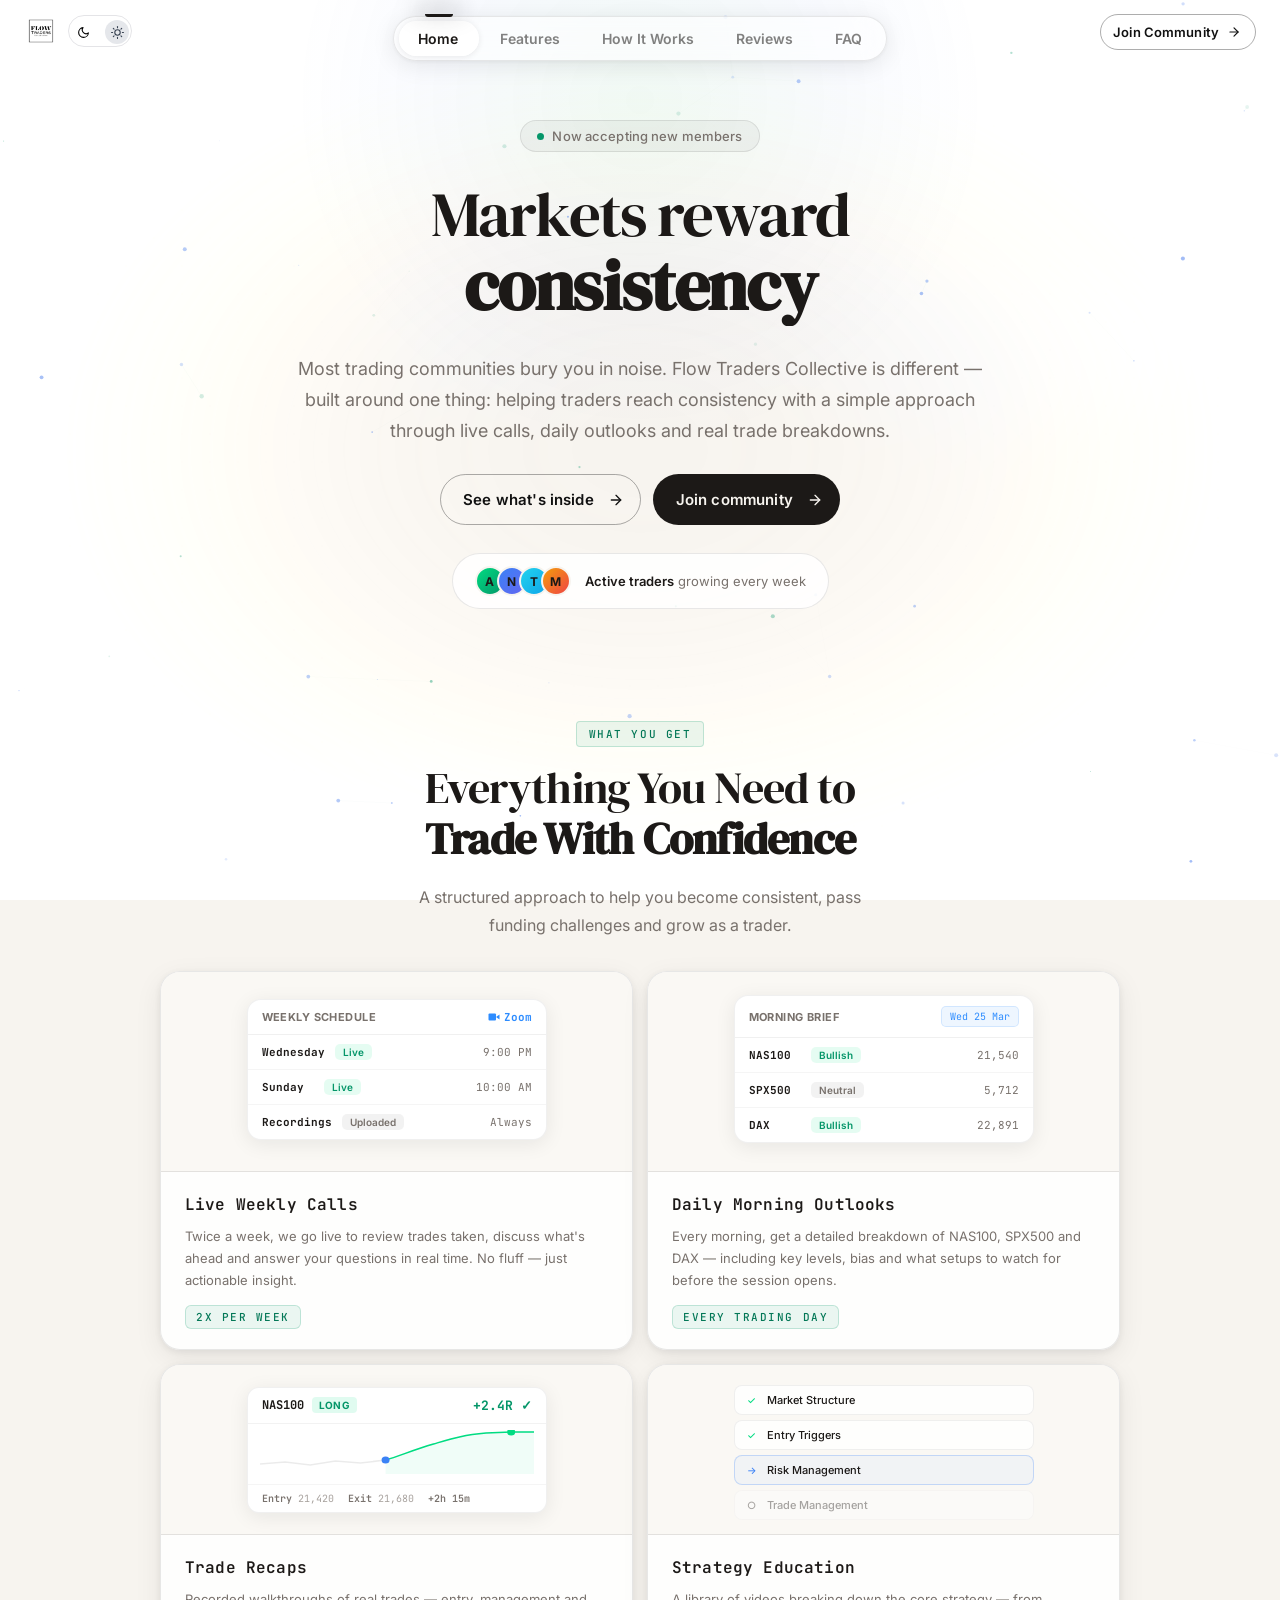
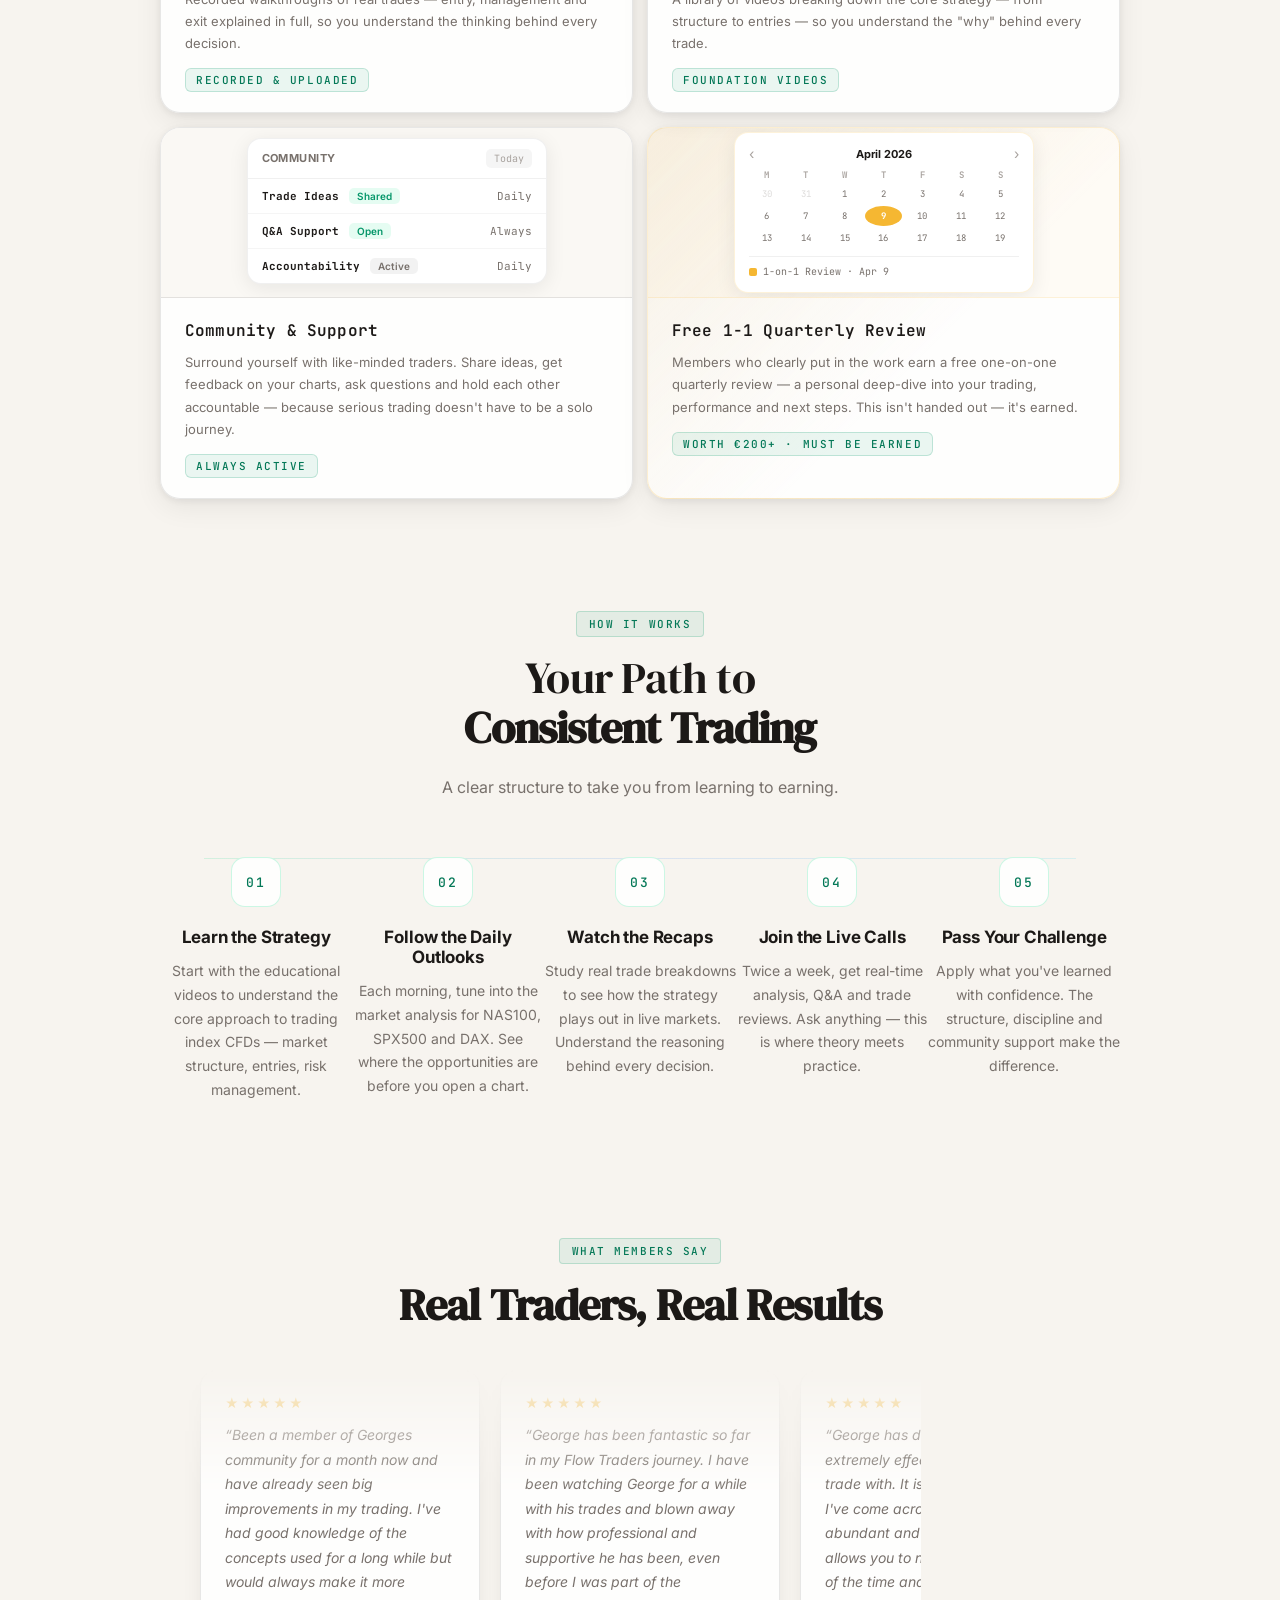
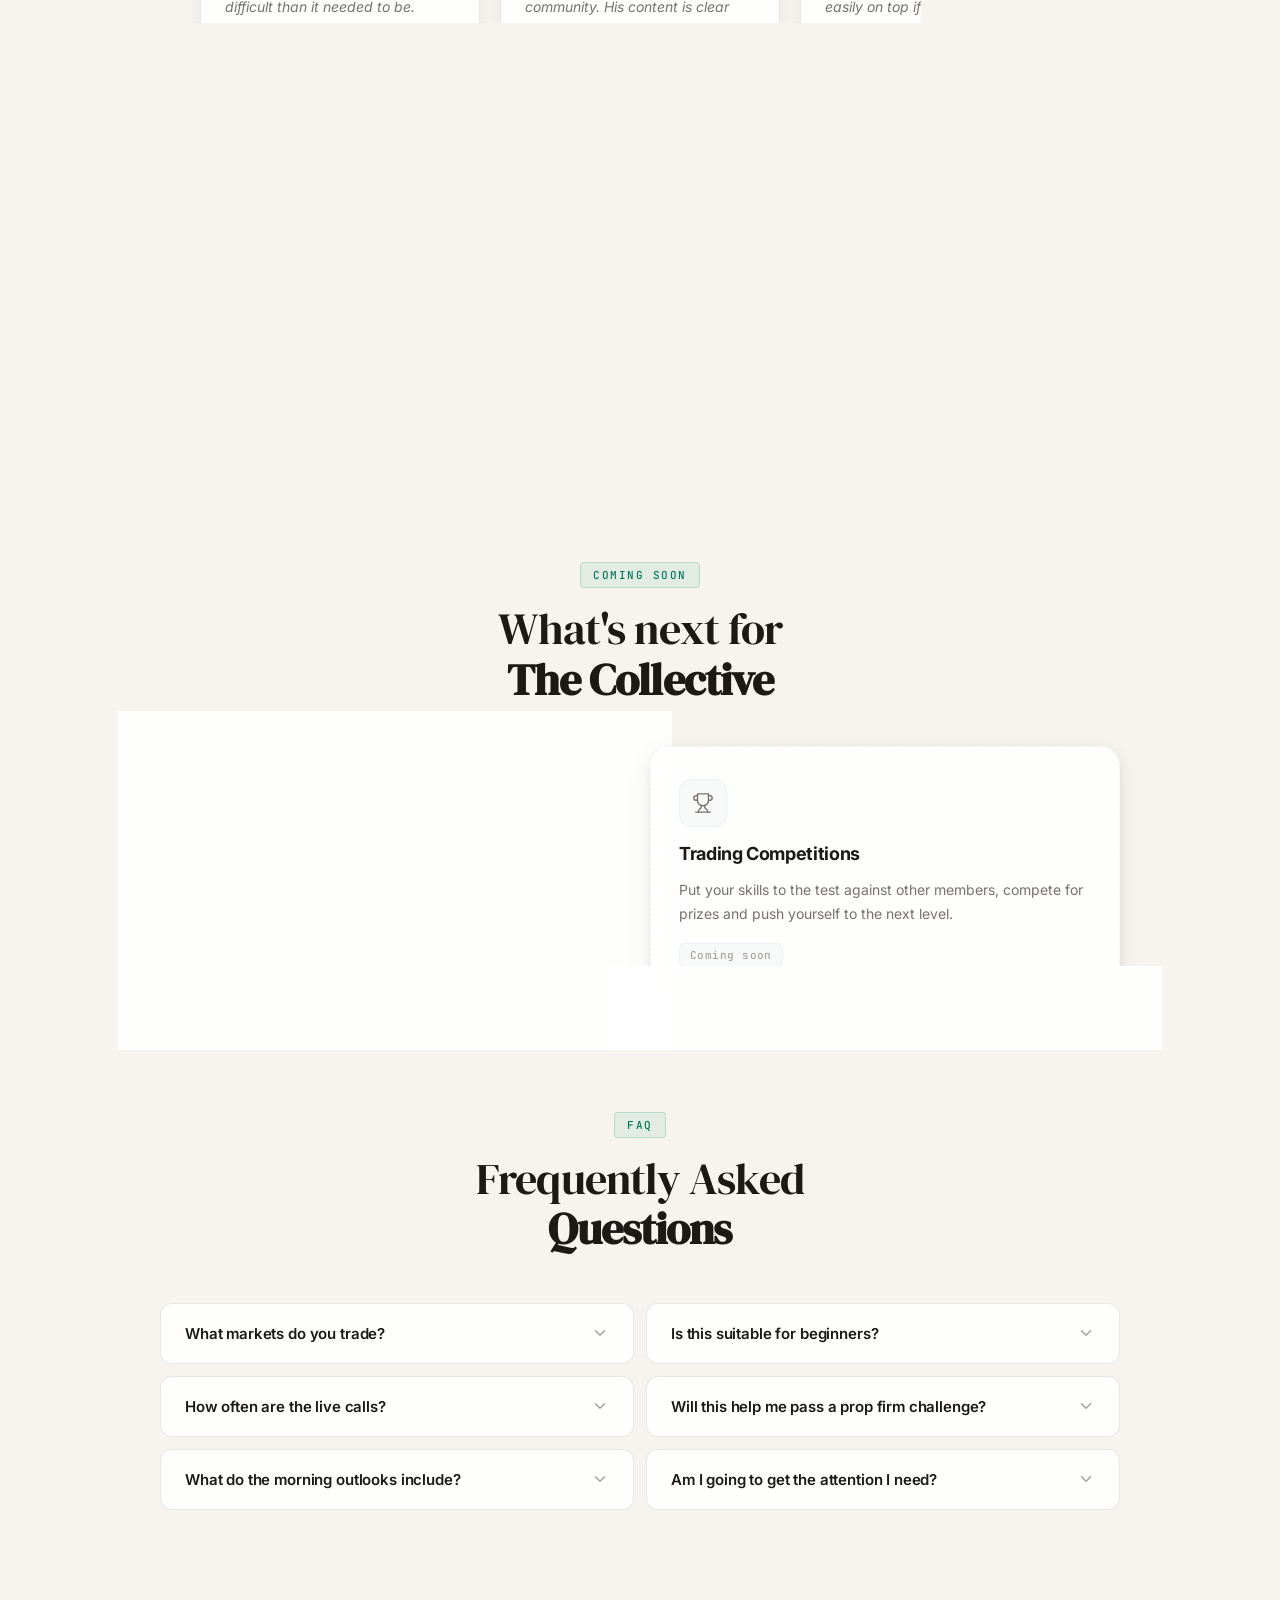
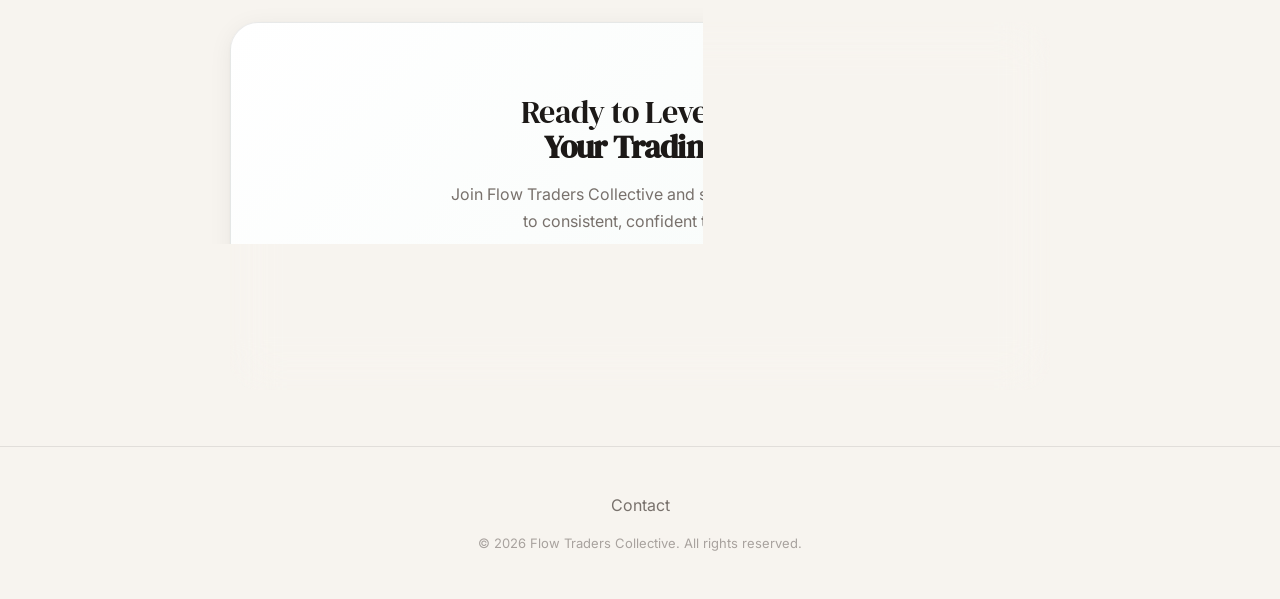
==== commit fd1658f3: "Change 'focused' to 'bespoke' in meta descriptions" ====
--- a/index.html
+++ b/index.html
@@ -5,19 +5,19 @@
 <meta name="trustpilot-one-time-domain-verification-id" content="d81c3956-7ed2-40a6-a07b-8e137739aa48"/>
 <meta name="viewport" content="width=device-width, initial-scale=1.0">
 <title>Flow Traders Collective</title>
-<meta name="description" content="A focused trading community built around one thing: helping traders reach consistency. Live weekly calls, daily morning outlooks on NAS100, SPX500 and DAX, and real trade breakdowns.">
+<meta name="description" content="A bespoke trading community built around one thing: helping traders reach consistency. Live weekly calls, daily morning outlooks on NAS100, SPX500 and DAX, and real trade breakdowns.">
 <link rel="canonical" href="https://www.flowtraderscollective.com/">
 <meta property="og:type" content="website">
 <meta property="og:site_name" content="Flow Traders Collective">
 <meta property="og:title" content="Flow Traders Collective — Markets Reward Consistency">
-<meta property="og:description" content="A focused trading community built around one thing: helping traders reach consistency. Live weekly calls, daily morning outlooks on NAS100, SPX500 and DAX, and real trade breakdowns.">
+<meta property="og:description" content="A bespoke trading community built around one thing: helping traders reach consistency. Live weekly calls, daily morning outlooks on NAS100, SPX500 and DAX, and real trade breakdowns.">
 <meta property="og:url" content="https://www.flowtraderscollective.com/">
 <meta property="og:image" content="https://www.flowtraderscollective.com/og-image.jpg">
 <meta property="og:image:width" content="1200">
 <meta property="og:image:height" content="630">
 <meta name="twitter:card" content="summary_large_image">
 <meta name="twitter:title" content="Flow Traders Collective — Markets Reward Consistency">
-<meta name="twitter:description" content="A focused trading community built around one thing: helping traders reach consistency. Live weekly calls, daily morning outlooks and real trade breakdowns.">
+<meta name="twitter:description" content="A bespoke trading community built around one thing: helping traders reach consistency. Live weekly calls, daily morning outlooks and real trade breakdowns.">
 <meta name="twitter:image" content="https://www.flowtraderscollective.com/og-image.jpg">
 <link rel="icon" type="image/png" href="logo-blue.png">
 <link rel="apple-touch-icon" href="logo-blue.png">
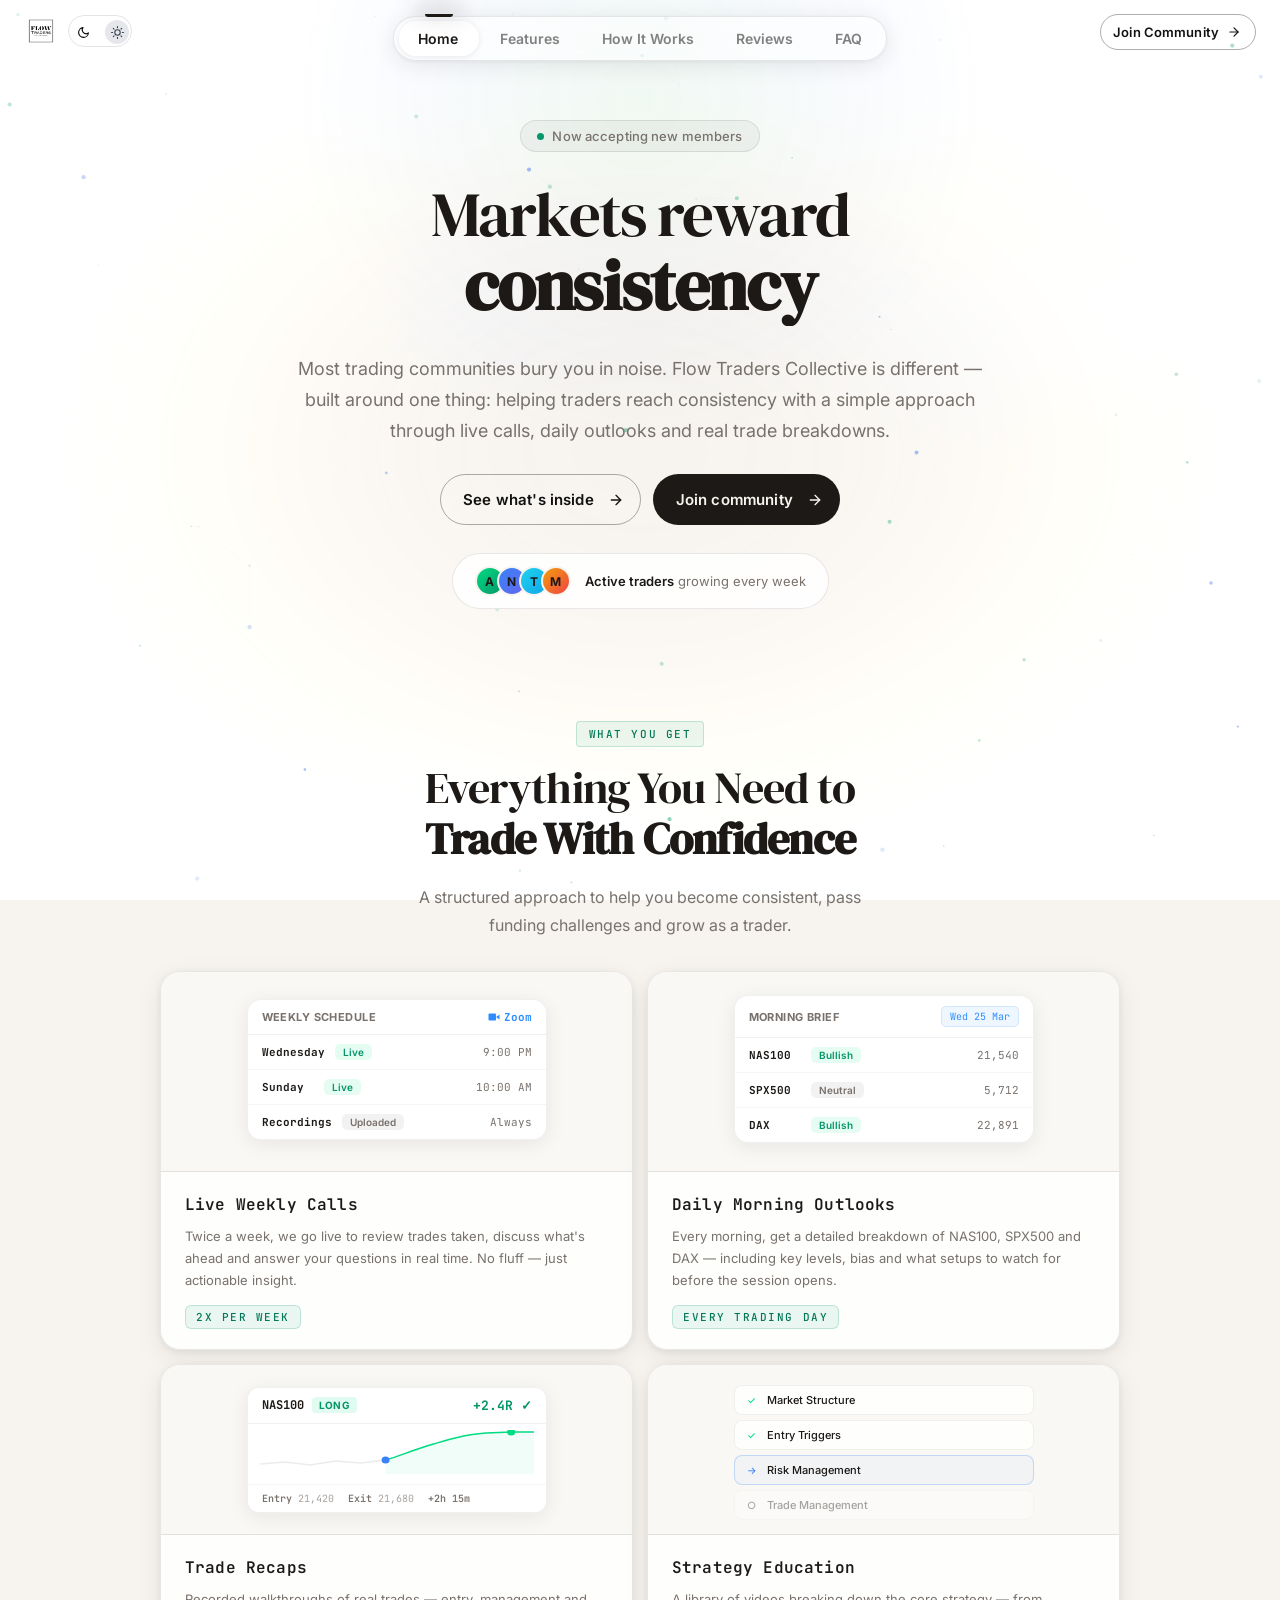
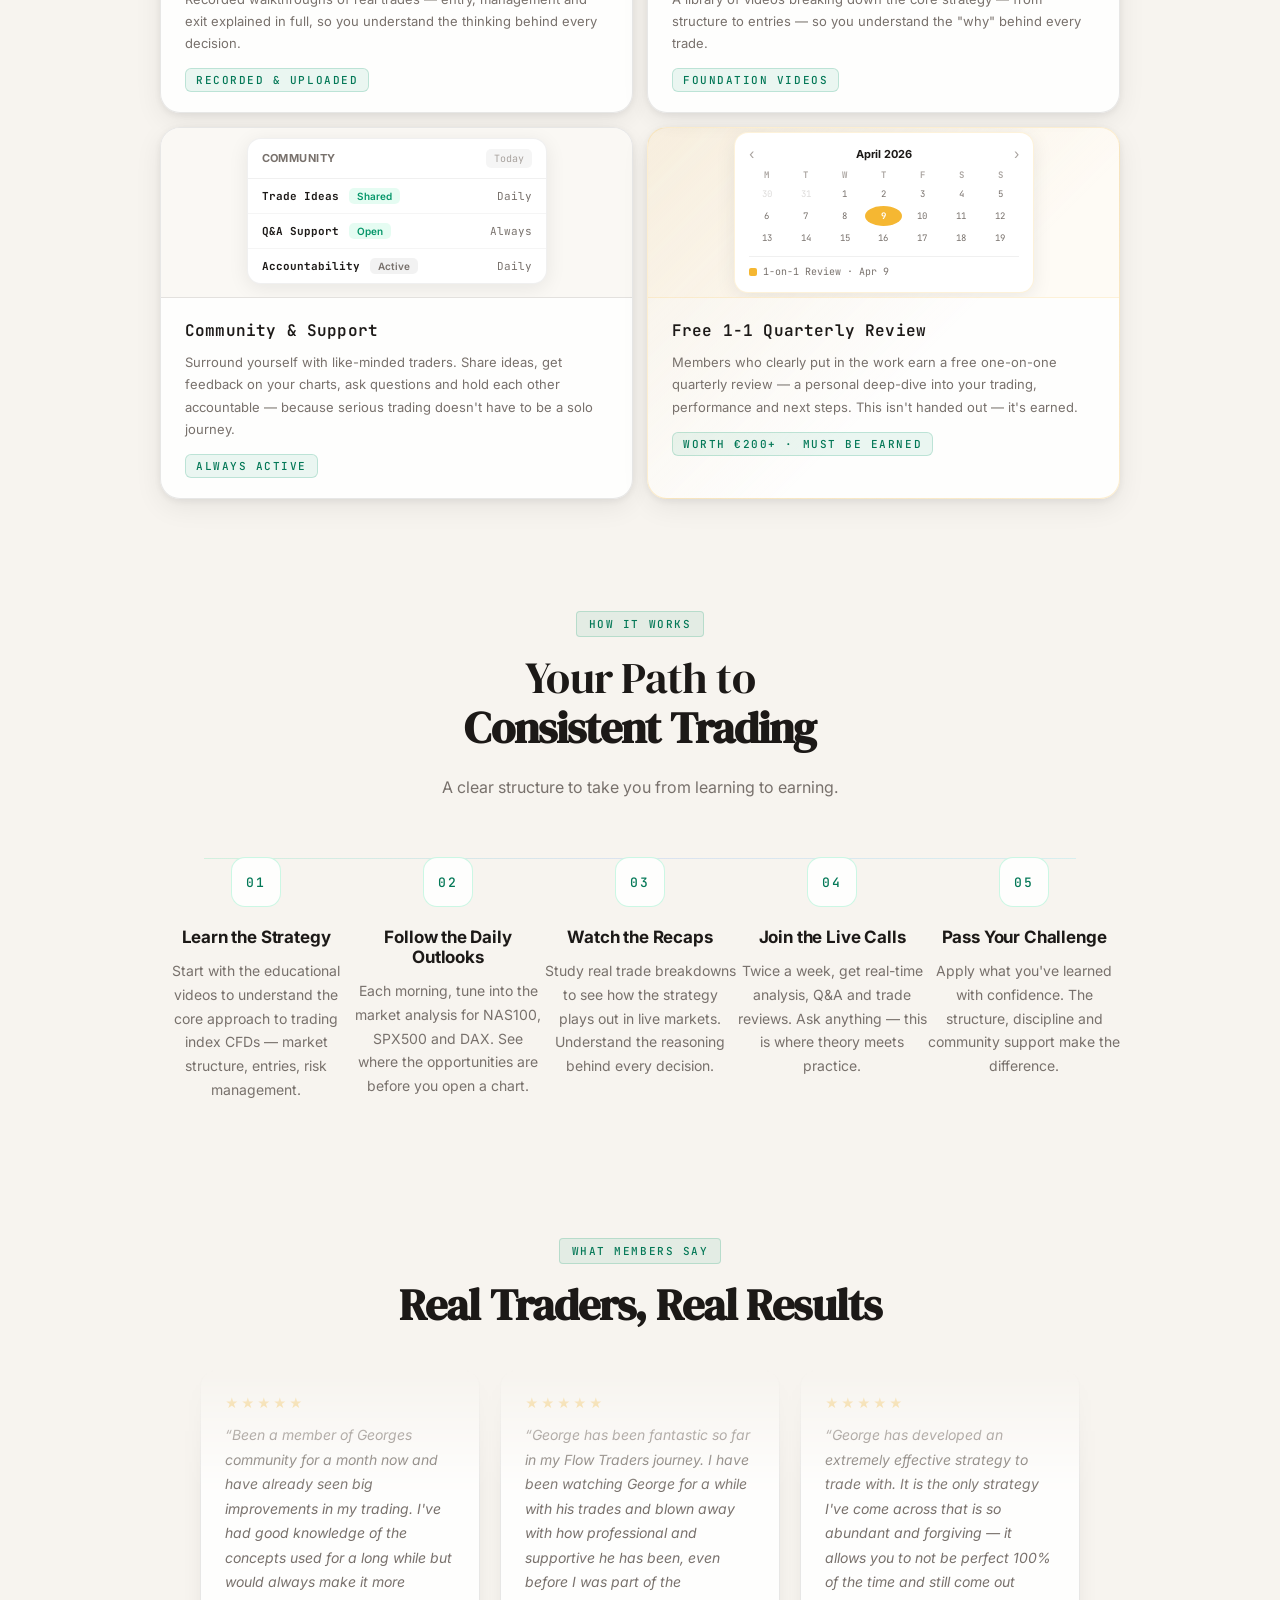
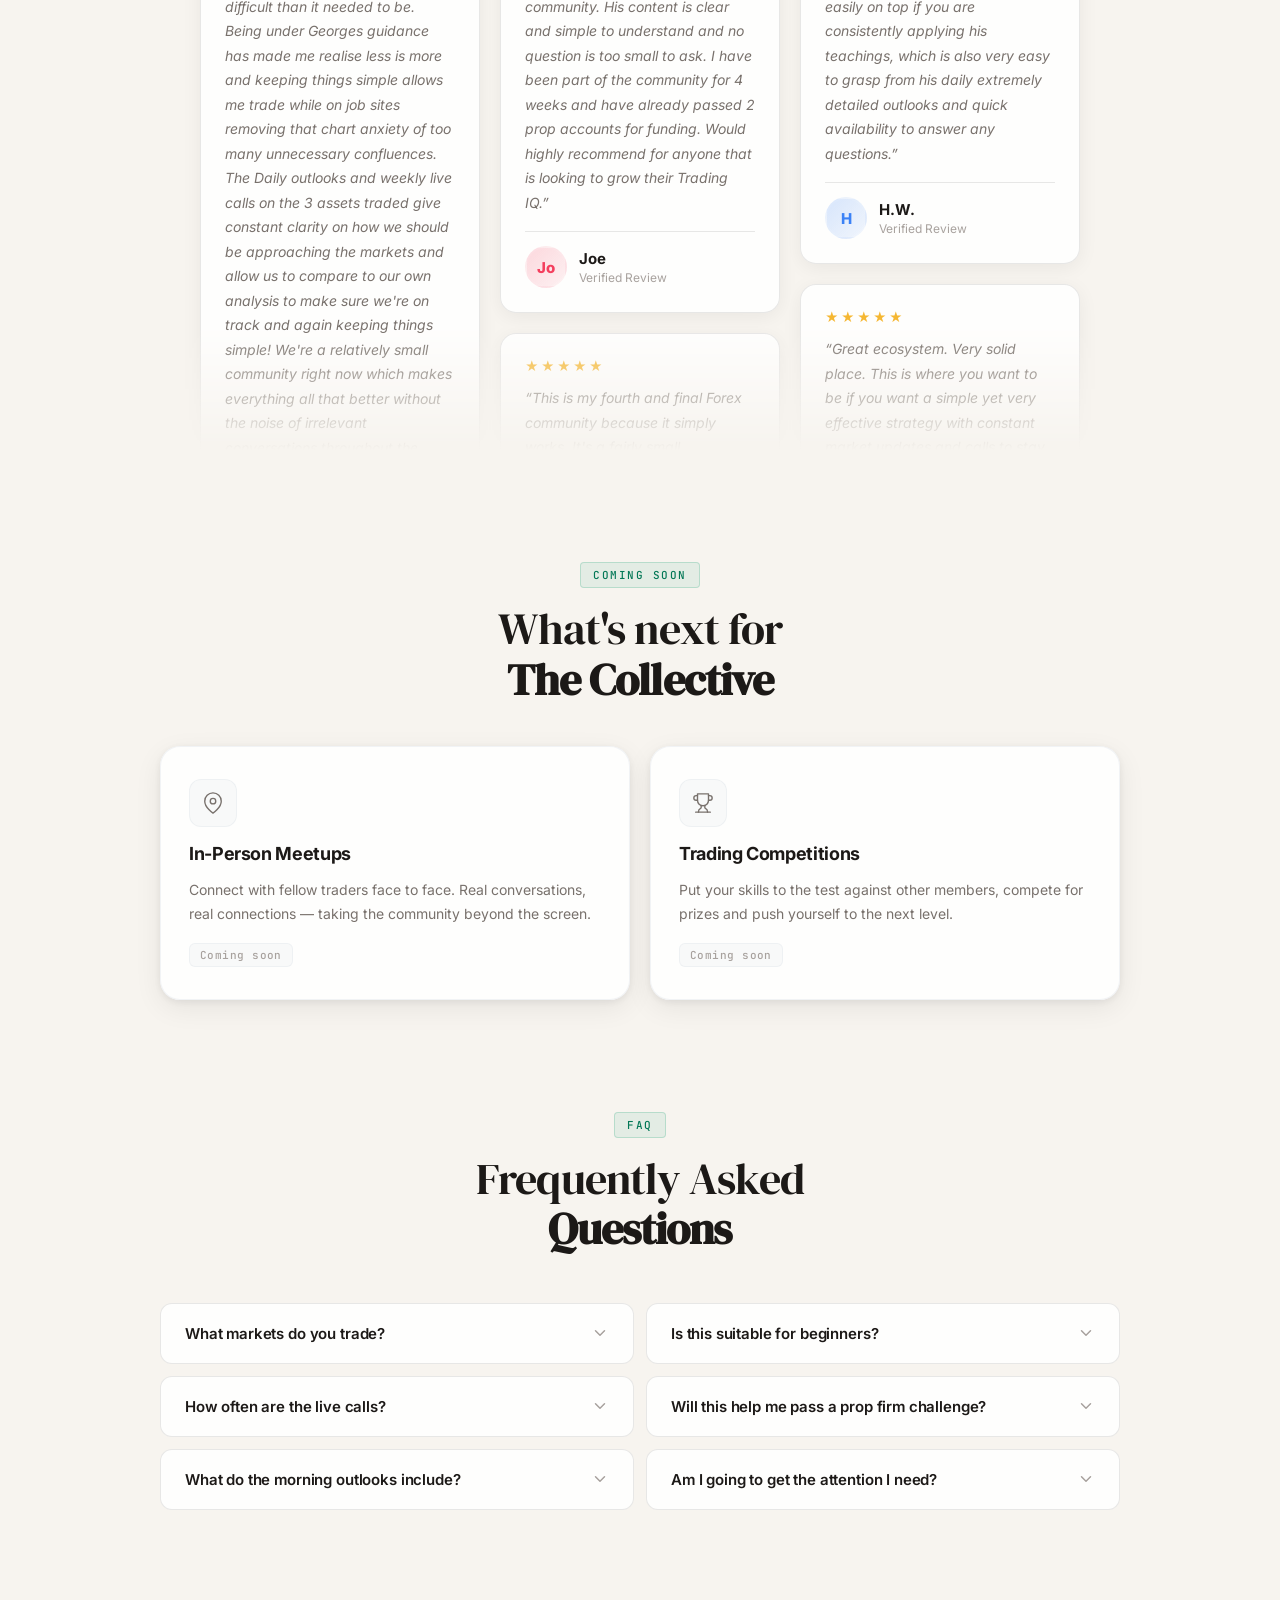
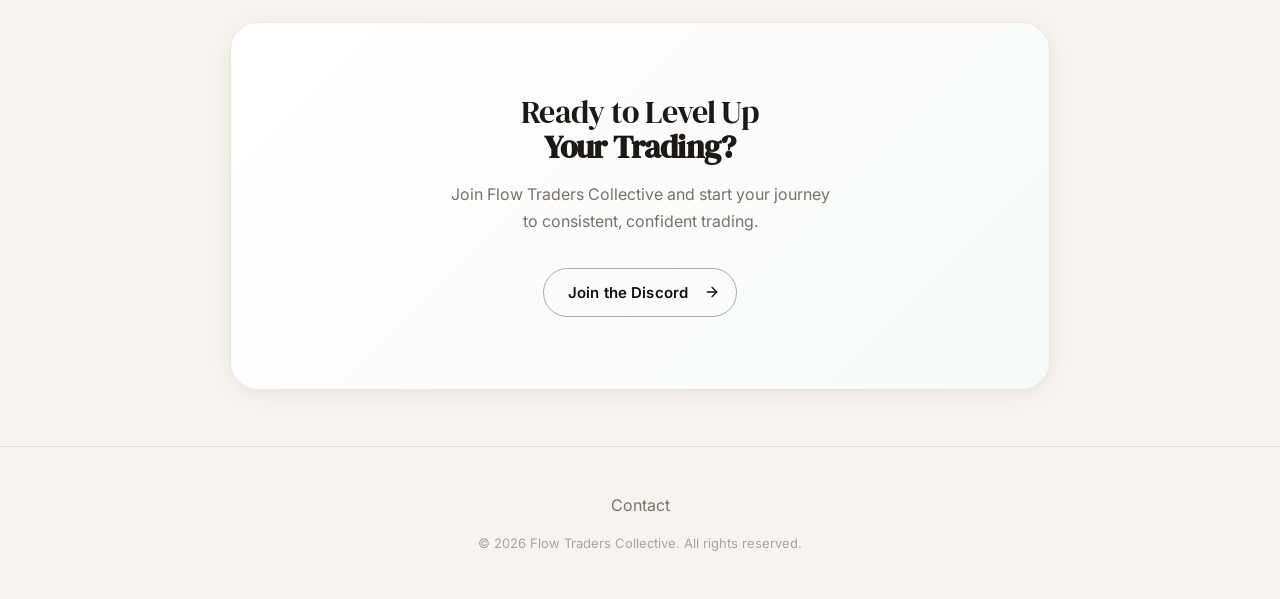
==== commit 5e63e935: "Use solid border on coming-soon cards instead of dashed" ====
--- a/index.html
+++ b/index.html
@@ -872,7 +872,7 @@
 .coming-soon-card {
   background: var(--bg-card);
   backdrop-filter: blur(20px);
-  border: 1px dashed rgba(148,163,184,0.12);
+  border: 1px solid rgba(148,163,184,0.12);
   border-radius: var(--radius);
   padding: 32px 28px;
   position: relative;
@@ -883,7 +883,6 @@
 .coming-soon-card:hover {
   transform: translateY(-3px);
   border-color: rgba(0,0,0,0.12);
-  border-style: solid;
   background: var(--bg-card-hover);
   box-shadow: 0 12px 48px rgba(0,0,0,0.11);
 }
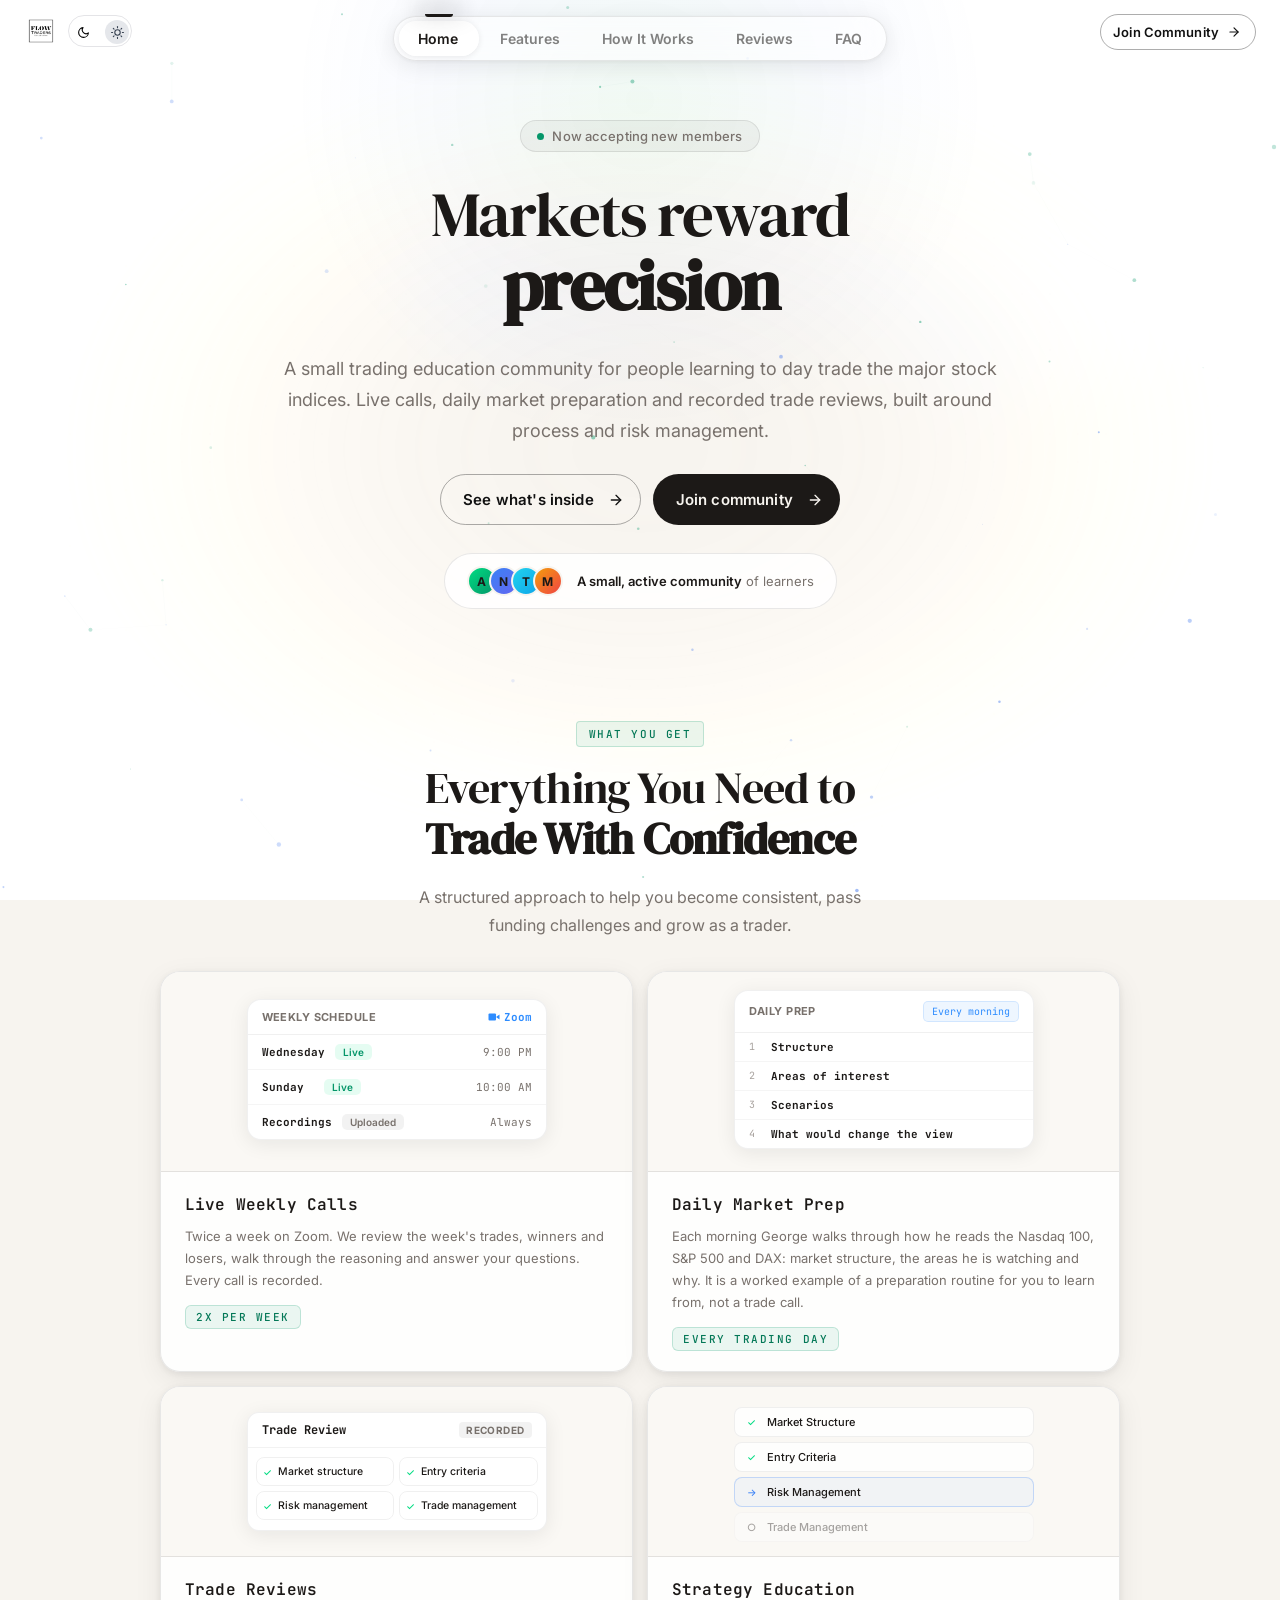
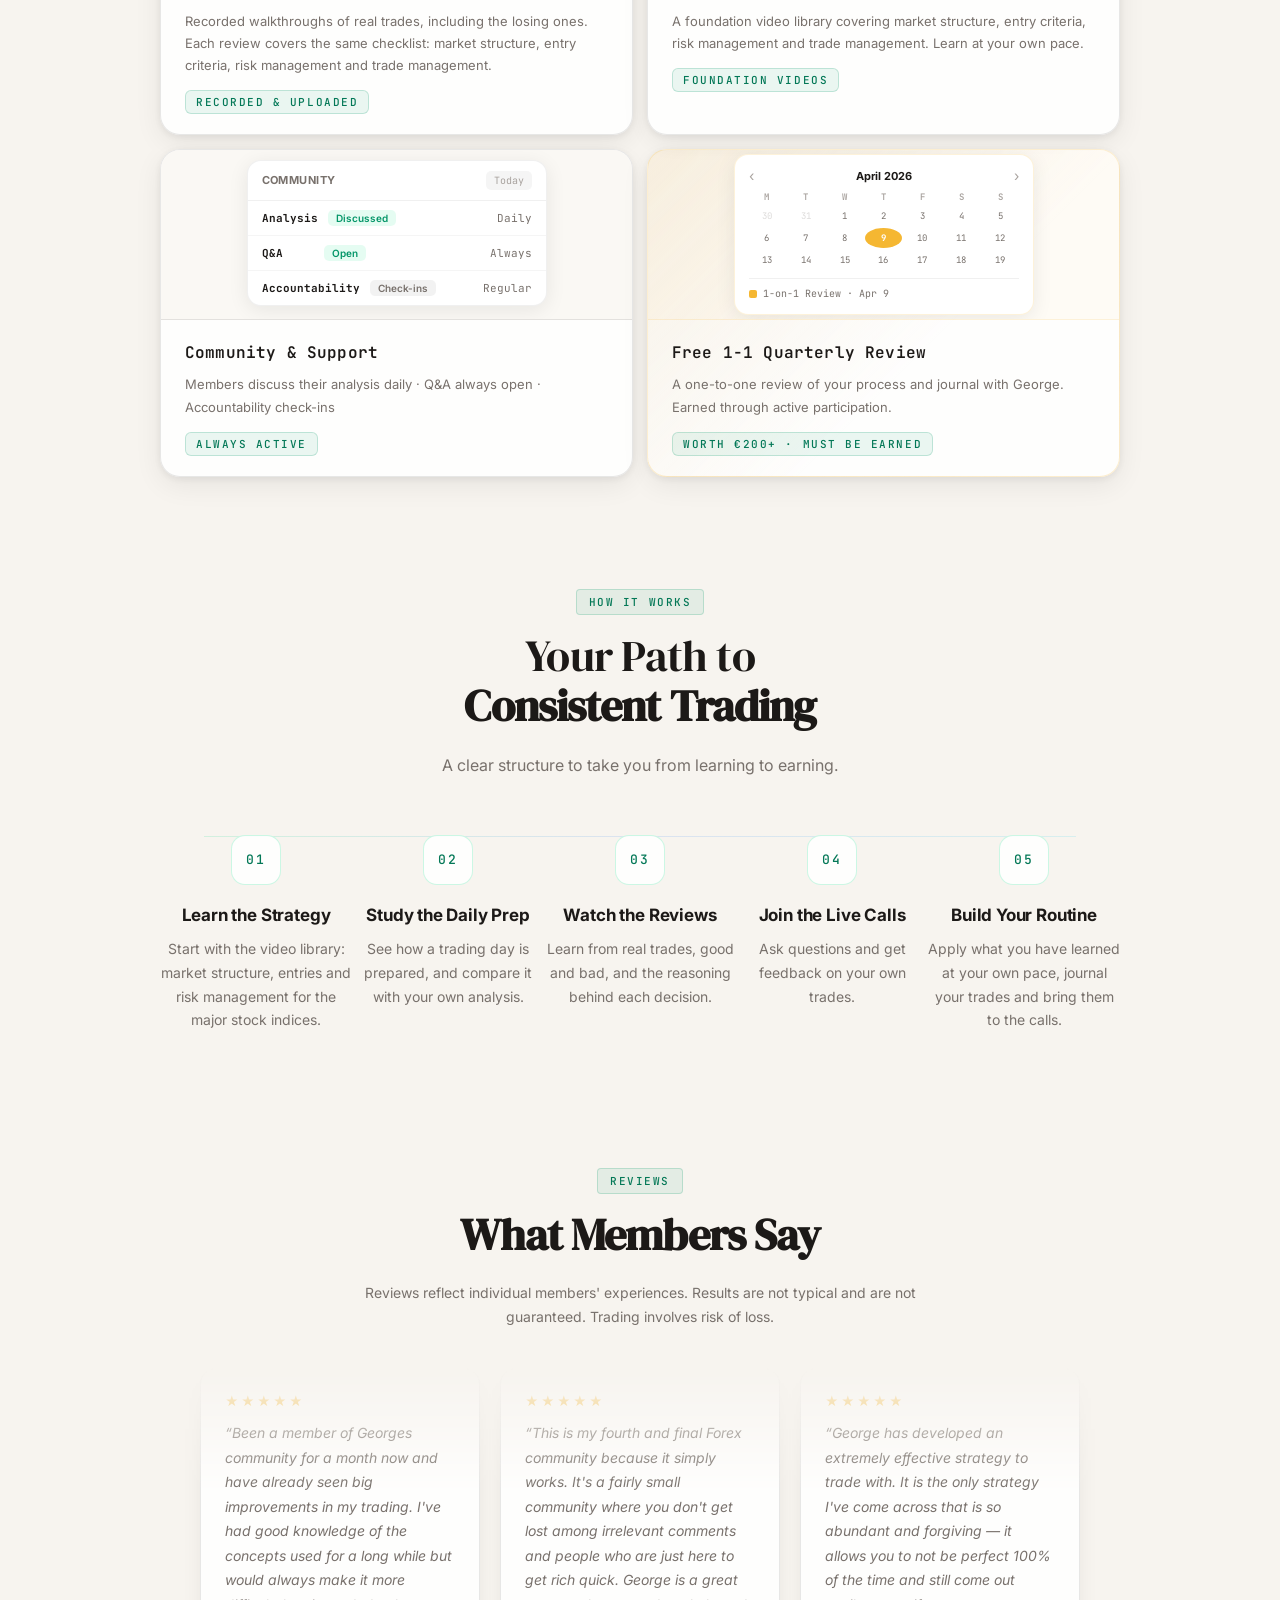
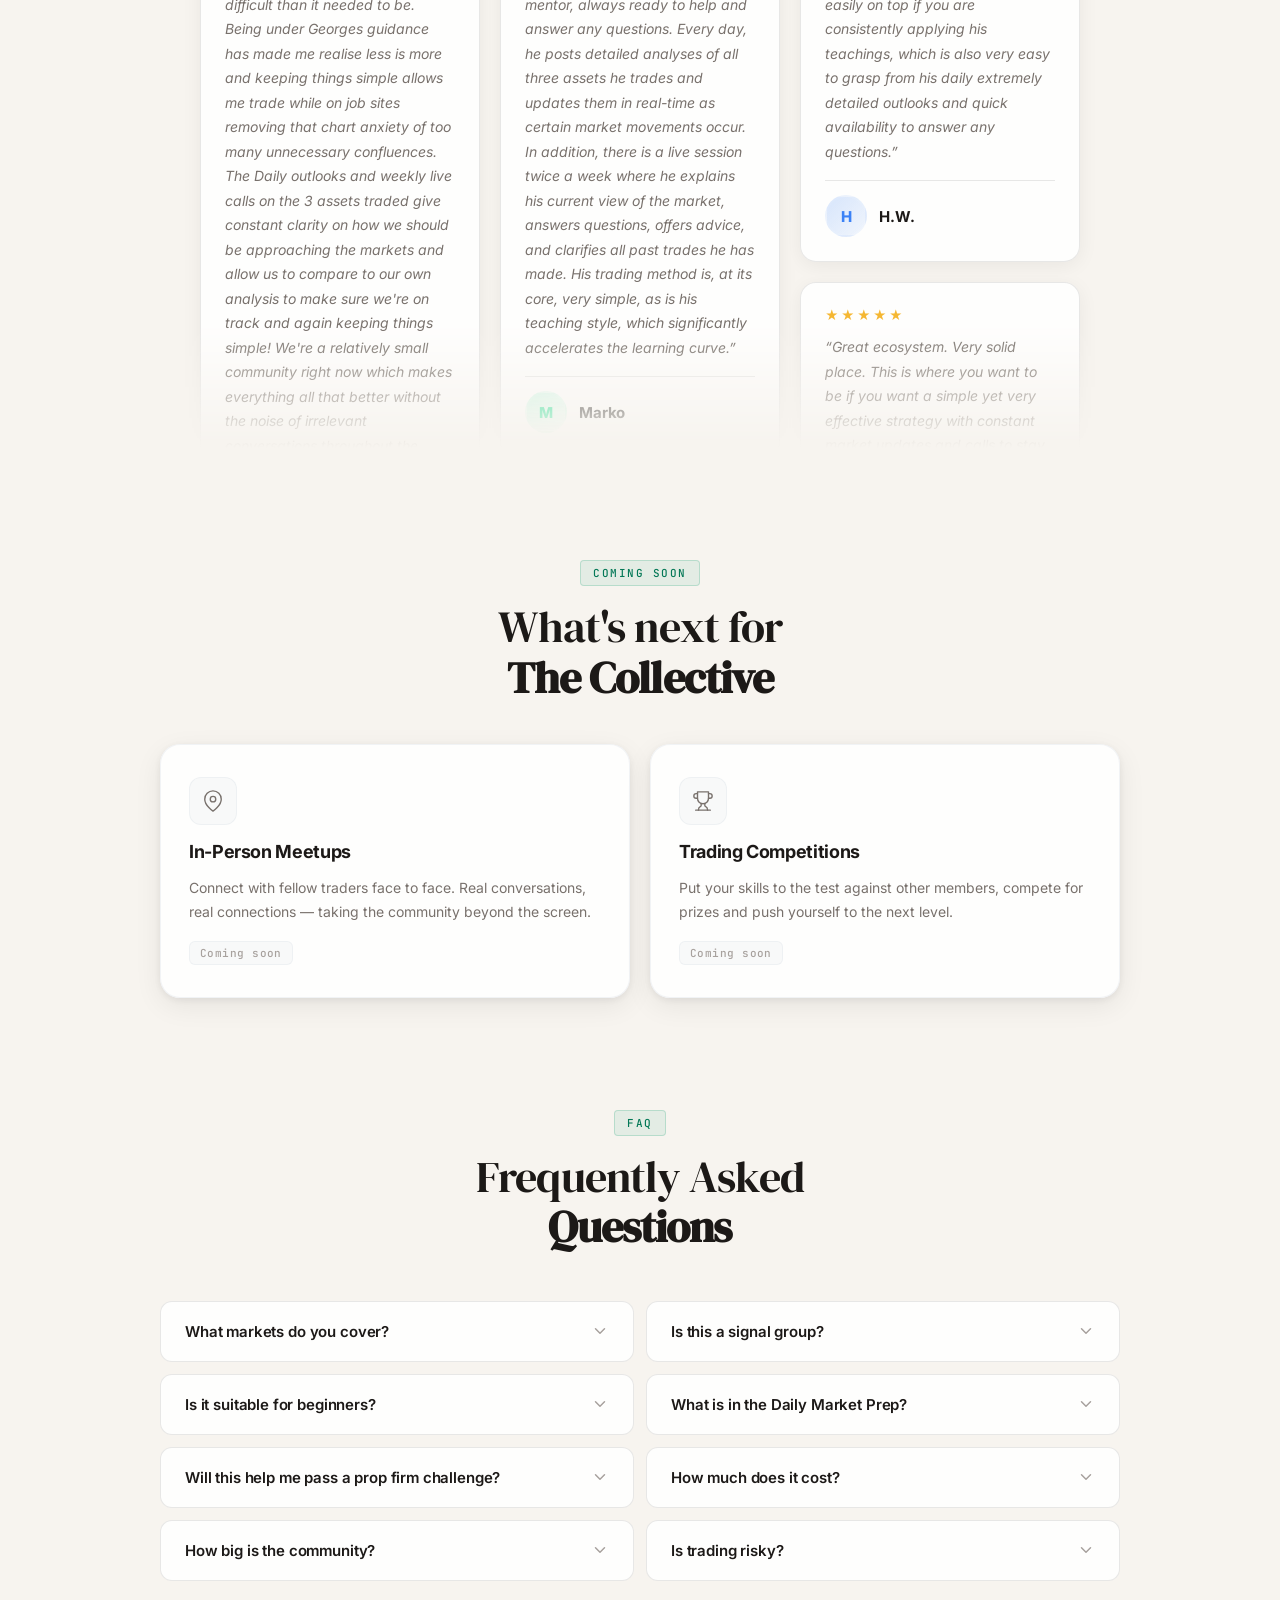
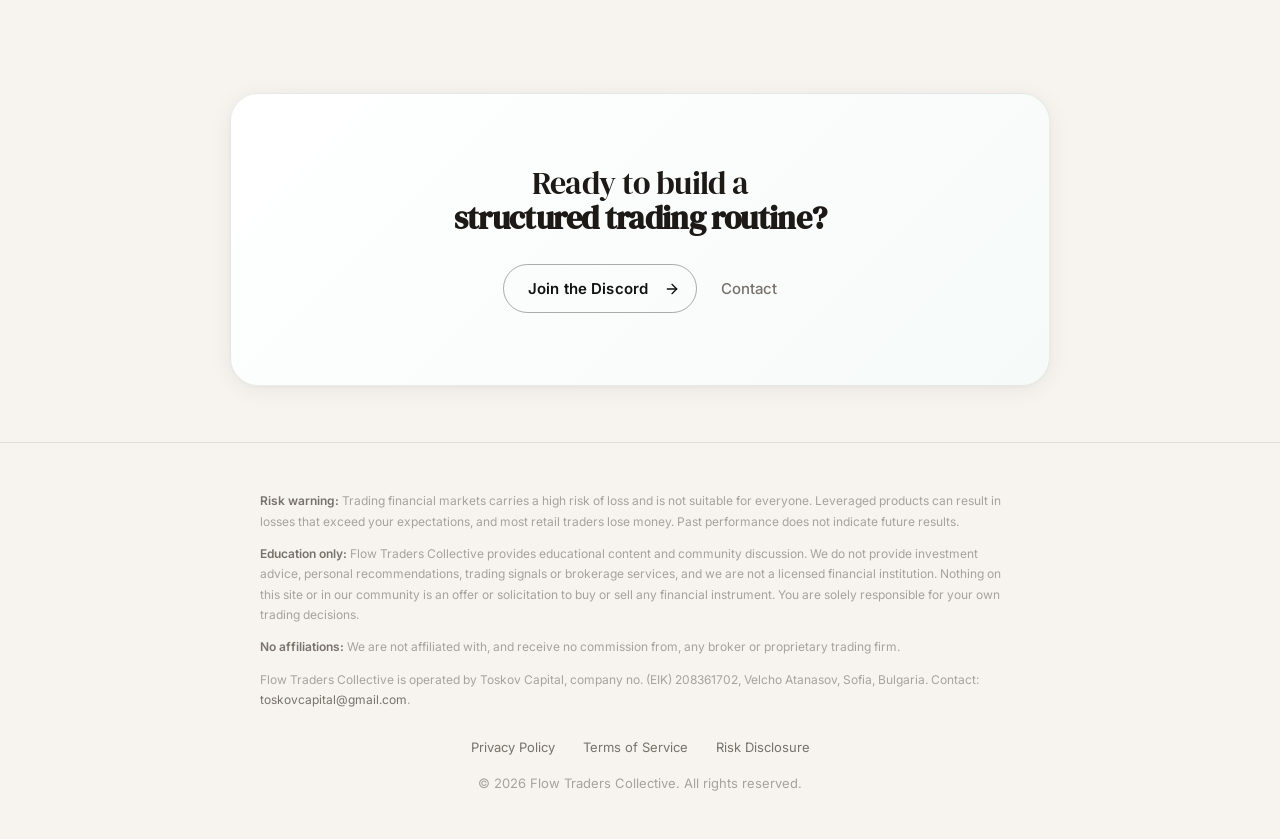
==== commit f8a0a2e7: "Replace site copy with education-focused version New hero, features, How It Works, FAQ, CTA and foot" ====
--- a/index.html
+++ b/index.html
@@ -839,6 +839,14 @@
 .bv-trade-dir.long { background: rgba(0,220,130,0.12); color: #059669; }
 .bv-trade-result { margin-left: auto; font-size: 13px; font-weight: 700; font-family: var(--font-mono); color: #059669; }
 .bv-trade-chart-wrap { padding: 6px 12px; }
+.bv-trade-dir.rec { margin-left: auto; background: rgba(0,0,0,0.05); color: var(--text-secondary); }
+body.dark .bv-trade-dir.rec { background: rgba(255,255,255,0.07); }
+.bv-review-list { display: grid; grid-template-columns: 1fr 1fr; gap: 5px; padding: 9px 8px 10px; }
+.bv-review-item { display: flex; align-items: center; gap: 6px; font-size: 10.5px; font-weight: 500; padding: 7px 6px; border-radius: 8px; border: 1px solid rgba(0,0,0,0.06); color: var(--text-primary); white-space: nowrap; min-width: 0; }
+body.dark .bv-review-item { border-color: rgba(255,255,255,0.07); }
+.bv-review-check { font-size: 10px; color: var(--accent-green); flex-shrink: 0; }
+.bv-prep-row { padding-top: 7px; padding-bottom: 7px; }
+.bv-prep-num { font-size: 10px; font-family: var(--font-mono); color: var(--text-muted); width: 12px; flex-shrink: 0; }
 .bv-trade-footer { padding: 7px 14px; display: flex; gap: 14px; border-top: 1px solid rgba(0,0,0,0.04); }
 body.dark .bv-trade-footer { border-top-color: rgba(255,255,255,0.04); }
 .bv-trade-footer span { font-size: 10px; font-family: var(--font-mono); color: var(--text-muted); }
@@ -965,6 +973,7 @@
 .reviews { padding: 48px 0; }
 @media (min-width: 1024px) { .reviews { padding: 56px 0; } }
 .reviews-header { text-align: center; margin-bottom: 40px; }
+.reviews-header .section-desc { margin: 0 auto; font-size: 14px; max-width: 560px; }
 /* Scrolling columns */
 .testimonials-wrap {
   display: flex;
@@ -1118,7 +1127,14 @@
 footer a { color: var(--text-secondary); text-decoration: none; transition: color 0.2s ease; }
 footer a:hover { color: var(--text-primary); }
 footer a:focus-visible { outline: 2px solid var(--accent-green); outline-offset: 3px; border-radius: 2px; }
-.footer-links { display: flex; justify-content: center; gap: 28px; margin-bottom: 20px; }
+.footer-links { display: flex; justify-content: center; flex-wrap: wrap; gap: 10px 28px; margin-bottom: 20px; font-size: 13px; }
+.footer-legal { max-width: 760px; margin: 0 auto 28px; text-align: left; }
+.footer-legal p { font-size: 12px; line-height: 1.7; color: var(--text-muted); margin-bottom: 12px; }
+.footer-legal strong { color: var(--text-secondary); font-weight: 600; }
+.cta-actions { position: relative; margin-top: 28px; display: flex; align-items: center; justify-content: center; flex-wrap: wrap; gap: 14px 24px; }
+.cta-contact { font-size: 15px; font-weight: 500; color: var(--text-secondary); text-decoration: none; border-bottom: 1px solid transparent; transition: color 0.2s ease, border-color 0.2s ease; }
+.cta-contact:hover { color: var(--text-primary); border-bottom-color: currentColor; }
+.cta-contact:focus-visible { outline: 2px solid var(--accent-green); outline-offset: 3px; border-radius: 2px; }
 
 /* ─── Keyframes ─── */
 @keyframes fadeInUp   { from { opacity:0; transform:translateY(20px);  } to { opacity:1; transform:translateY(0);  } }
@@ -1259,7 +1275,7 @@
           <span class="rotating-word">precision</span>
         </span>
       </h1>
-      <p>Most trading communities bury you in noise. Flow Traders Collective is different — built around one thing: helping traders reach consistency with a simple approach through live calls, daily outlooks and real trade breakdowns.</p>
+      <p>A small trading education community for people learning to day trade the major stock indices. Live calls, daily market preparation and recorded trade reviews, built around process and risk management.</p>
       <div class="hero-buttons">
         <a href="#features" class="btn-secondary flow-btn">
           <svg class="flow-arr flow-arr-l" viewBox="0 0 24 24"><line x1="5" y1="12" x2="19" y2="12"/><polyline points="12 5 19 12 12 19"/></svg>
@@ -1282,7 +1298,7 @@
             <div class="avatar avatar-3" aria-hidden="true">T</div>
             <div class="avatar avatar-4" aria-hidden="true">M</div>
           </div>
-          <div class="social-proof-text"><strong>Active traders</strong> growing every week</div>
+          <div class="social-proof-text"><strong>A small, active community</strong> of learners</div>
         </div>
       </div>
     </div>
@@ -1300,7 +1316,7 @@
 
     <div class="features-bento">
 
-      <!-- Row 1: Live Calls + Morning Outlooks (large) -->
+      <!-- Row 1: Live Calls + Daily Market Prep (large) -->
       <div class="bento-top">
 
         <!-- Live Weekly Calls — schedule card -->
@@ -1333,75 +1349,55 @@
           </div>
           <div class="bento-body">
             <h3>Live Weekly Calls</h3>
-            <p>Twice a week, we go live to review trades taken, discuss what's ahead and answer your questions in real time. No fluff — just actionable insight.</p>
+            <p>Twice a week on Zoom. We review the week's trades, winners and losers, walk through the reasoning and answer your questions. Every call is recorded.</p>
             <span class="feature-tag">2x per week</span>
           </div>
         </div>
 
-        <!-- Daily Morning Outlooks -->
+        <!-- Daily Market Prep -->
         <div class="bento-card reveal">
           <div class="bento-vis" style="align-items:center; padding:20px;" aria-hidden="true">
             <div class="bv-brief">
               <div class="bv-brief-head">
-                <span class="bv-brief-title">Morning Brief</span>
-                <span class="bv-brief-date" style="color:#2D8CFF; background:rgba(45,140,255,0.08); border:1px solid rgba(45,140,255,0.15);">Wed 25 Mar</span>
+                <span class="bv-brief-title">Daily Prep</span>
+                <span class="bv-brief-date" style="color:#2D8CFF; background:rgba(45,140,255,0.08); border:1px solid rgba(45,140,255,0.15);">Every morning</span>
               </div>
-              <div class="bv-brief-row">
-                <span class="bv-ticker">NAS100</span>
-                <span class="bv-bias bull">Bullish</span>
-                <span class="bv-level">21,540</span>
-              </div>
-              <div class="bv-brief-row">
-                <span class="bv-ticker">SPX500</span>
-                <span class="bv-bias neut">Neutral</span>
-                <span class="bv-level">5,712</span>
-              </div>
-              <div class="bv-brief-row">
-                <span class="bv-ticker">DAX</span>
-                <span class="bv-bias bull">Bullish</span>
-                <span class="bv-level">22,891</span>
-              </div>
+              <div class="bv-brief-row bv-prep-row"><span class="bv-prep-num">1</span><span class="bv-ticker">Structure</span></div>
+              <div class="bv-brief-row bv-prep-row"><span class="bv-prep-num">2</span><span class="bv-ticker">Areas of interest</span></div>
+              <div class="bv-brief-row bv-prep-row"><span class="bv-prep-num">3</span><span class="bv-ticker">Scenarios</span></div>
+              <div class="bv-brief-row bv-prep-row"><span class="bv-prep-num">4</span><span class="bv-ticker">What would change the view</span></div>
             </div>
           </div>
           <div class="bento-body">
-            <h3>Daily Morning Outlooks</h3>
-            <p>Every morning, get a detailed breakdown of NAS100, SPX500 and DAX — including key levels, bias and what setups to watch for before the session opens.</p>
+            <h3>Daily Market Prep</h3>
+            <p>Each morning George walks through how he reads the Nasdaq 100, S&amp;P 500 and DAX: market structure, the areas he is watching and why. It is a worked example of a preparation routine for you to learn from, not a trade call.</p>
             <span class="feature-tag blue">Every trading day</span>
           </div>
         </div>
       </div>
 
-      <!-- Row 2: Trade Recaps + Strategy Education -->
+      <!-- Row 2: Trade Reviews + Strategy Education -->
       <div class="bento-pair">
 
-        <!-- Trade Recaps — trade summary card -->
+        <!-- Trade Reviews — review checklist card -->
         <div class="bento-card reveal">
-          <div class="bento-vis" style="align-items:center; padding:20px;" aria-hidden="true">
+          <div class="bento-vis" style="align-items:center; padding:20px 14px;" aria-hidden="true">
             <div class="bv-trade-card">
               <div class="bv-trade-head">
-                <span class="bv-trade-inst">NAS100</span>
-                <span class="bv-trade-dir long">LONG</span>
-                <span class="bv-trade-result">+2.4R ✓</span>
+                <span class="bv-trade-inst">Trade Review</span>
+                <span class="bv-trade-dir rec">RECORDED</span>
               </div>
-              <div class="bv-trade-chart-wrap">
-                <svg width="100%" height="44" viewBox="0 0 240 44" preserveAspectRatio="none">
-                  <polyline points="0,34 22,32 44,35 66,31 88,33 110,30" fill="none" stroke="rgba(0,0,0,0.08)" stroke-width="1.5"/>
-                  <path d="M110,30 C122,26 134,20 152,14 S178,5 198,3 L220,2 L240,2" fill="none" stroke="#00DC82" stroke-width="1.5"/>
-                  <path d="M110,30 C122,26 134,20 152,14 S178,5 198,3 L220,2 L240,2 L240,44 L110,44 Z" fill="rgba(0,220,130,0.06)"/>
-                  <circle cx="110" cy="30" r="3.5" fill="#3B82F6"/>
-                  <circle cx="220" cy="2" r="3.5" fill="#00DC82"/>
-                </svg>
+              <div class="bv-review-list">
+                <div class="bv-review-item"><span class="bv-review-check">✓</span>Market structure</div>
+                <div class="bv-review-item"><span class="bv-review-check">✓</span>Entry criteria</div>
+                <div class="bv-review-item"><span class="bv-review-check">✓</span>Risk management</div>
+                <div class="bv-review-item"><span class="bv-review-check">✓</span>Trade management</div>
               </div>
-              <div class="bv-trade-footer">
-                <span><span class="lbl">Entry </span>21,420</span>
-                <span><span class="lbl">Exit </span>21,680</span>
-                <span><span class="lbl">+2h 15m</span></span>
-              </div>
             </div>
           </div>
           <div class="bento-body">
-            <h3>Trade Recaps</h3>
-            <p>Recorded walkthroughs of real trades — entry, management and exit explained in full, so you understand the thinking behind every decision.</p>
+            <h3>Trade Reviews</h3>
+            <p>Recorded walkthroughs of real trades, including the losing ones. Each review covers the same checklist: market structure, entry criteria, risk management and trade management.</p>
             <span class="feature-tag cyan">Recorded &amp; uploaded</span>
           </div>
         </div>
@@ -1411,14 +1407,14 @@
           <div class="bento-vis" style="align-items:flex-start; padding:20px;" aria-hidden="true">
             <div class="bv-modules">
               <div class="bv-mod done"><span class="bv-mod-icon">✓</span>Market Structure</div>
-              <div class="bv-mod done"><span class="bv-mod-icon">✓</span>Entry Triggers</div>
+              <div class="bv-mod done"><span class="bv-mod-icon">✓</span>Entry Criteria</div>
               <div class="bv-mod active"><span class="bv-mod-icon">→</span>Risk Management</div>
               <div class="bv-mod locked"><span class="bv-mod-icon">○</span>Trade Management</div>
             </div>
           </div>
           <div class="bento-body">
             <h3>Strategy Education</h3>
-            <p>A library of videos breaking down the core strategy — from structure to entries — so you understand the "why" behind every trade.</p>
+            <p>A foundation video library covering market structure, entry criteria, risk management and trade management. Learn at your own pace.</p>
             <span class="feature-tag">Foundation videos</span>
           </div>
         </div>
@@ -1436,25 +1432,25 @@
                 <span class="bv-brief-date">Today</span>
               </div>
               <div class="bv-brief-row">
-                <span class="bv-ticker">Trade Ideas</span>
-                <span class="bv-bias bull">Shared</span>
+                <span class="bv-ticker">Analysis</span>
+                <span class="bv-bias bull">Discussed</span>
                 <span class="bv-level">Daily</span>
               </div>
               <div class="bv-brief-row">
-                <span class="bv-ticker">Q&amp;A Support</span>
+                <span class="bv-ticker">Q&amp;A</span>
                 <span class="bv-bias bull">Open</span>
                 <span class="bv-level">Always</span>
               </div>
               <div class="bv-brief-row">
                 <span class="bv-ticker">Accountability</span>
-                <span class="bv-bias neut">Active</span>
-                <span class="bv-level">Daily</span>
+                <span class="bv-bias neut">Check-ins</span>
+                <span class="bv-level">Regular</span>
               </div>
             </div>
           </div>
           <div class="bento-body">
             <h3>Community &amp; Support</h3>
-            <p>Surround yourself with like-minded traders. Share ideas, get feedback on your charts, ask questions and hold each other accountable — because serious trading doesn't have to be a solo journey.</p>
+            <p>Members discuss their analysis daily · Q&amp;A always open · Accountability check-ins</p>
             <span class="feature-tag purple">Always active</span>
           </div>
         </div>
@@ -1483,7 +1479,7 @@
           </div>
           <div class="bento-body">
             <h3>Free 1-1 Quarterly Review</h3>
-            <p>Members who clearly put in the work earn a free one-on-one quarterly review — a personal deep-dive into your trading, performance and next steps. This isn't handed out — it's earned.</p>
+            <p>A one-to-one review of your process and journal with George. Earned through active participation.</p>
             <span class="feature-tag gold" style="white-space: nowrap;">Worth €200+ · Must be earned</span>
           </div>
         </div>
@@ -1507,35 +1503,35 @@
         <div class="step-num">01</div>
         <div class="step-content">
           <h3>Learn the Strategy</h3>
-          <p>Start with the educational videos to understand the core approach to trading index CFDs — market structure, entries, risk management.</p>
+          <p>Start with the video library: market structure, entries and risk management for the major stock indices.</p>
         </div>
       </div>
       <div class="step reveal">
         <div class="step-num">02</div>
         <div class="step-content">
-          <h3>Follow the Daily Outlooks</h3>
-          <p>Each morning, tune into the market analysis for NAS100, SPX500 and DAX. See where the opportunities are before you open a chart.</p>
+          <h3>Study the Daily Prep</h3>
+          <p>See how a trading day is prepared, and compare it with your own analysis.</p>
         </div>
       </div>
       <div class="step reveal">
         <div class="step-num">03</div>
         <div class="step-content">
-          <h3>Watch the Recaps</h3>
-          <p>Study real trade breakdowns to see how the strategy plays out in live markets. Understand the reasoning behind every decision.</p>
+          <h3>Watch the Reviews</h3>
+          <p>Learn from real trades, good and bad, and the reasoning behind each decision.</p>
         </div>
       </div>
       <div class="step reveal">
         <div class="step-num">04</div>
         <div class="step-content">
           <h3>Join the Live Calls</h3>
-          <p>Twice a week, get real-time analysis, Q&A and trade reviews. Ask anything — this is where theory meets practice.</p>
+          <p>Ask questions and get feedback on your own trades.</p>
         </div>
       </div>
       <div class="step reveal">
         <div class="step-num">05</div>
         <div class="step-content">
-          <h3>Pass Your Challenge</h3>
-          <p>Apply what you've learned with confidence. The structure, discipline and community support make the difference.</p>
+          <h3>Build Your Routine</h3>
+          <p>Apply what you have learned at your own pace, journal your trades and bring them to the calls.</p>
         </div>
       </div>
     </div>
@@ -1546,8 +1542,9 @@
 <section class="reviews" id="reviews">
   <div class="container">
     <div class="reviews-header reveal">
-      <span class="section-label">What Members Say</span>
-      <h2 class="section-title"><span class="section-title-accent">Real Traders,<br class="mobile-only"> Real Results</span></h2>
+      <span class="section-label">Reviews</span>
+      <h2 class="section-title"><span class="section-title-accent">What Members Say</span></h2>
+      <p class="section-desc">Reviews reflect individual members' experiences. Results are not typical and are not guaranteed. Trading involves risk of loss.</p>
     </div>
     <div class="testimonials-wrap">
 
@@ -1560,7 +1557,7 @@
             <div class="review-text">Been a member of Georges community for a month now and have already seen big improvements in my trading. I've had good knowledge of the concepts used for a long while but would always make it more difficult than it needed to be. Being under Georges guidance has made me realise less is more and keeping things simple allows me trade while on job sites removing that chart anxiety of too many unnecessary confluences. The Daily outlooks and weekly live calls on the 3 assets traded give constant clarity on how we should be approaching the markets and allow us to compare to our own analysis to make sure we're on track and again keeping things simple! We're a relatively small community right now which makes everything all that better without the noise of irrelevant conversations throughout the channels. A great group we currently have and are all on the exact same path for success pushing one another and being supportive as it should be. I will not be going anywhere fast as I feel right at home here building relationships with an incredible group.</div>
             <div class="review-header" style="margin-top:16px;margin-bottom:0;padding-top:14px;border-top:1px solid var(--border);">
               <div class="review-avatar amber">A</div>
-              <div><div class="review-name">Alex</div><div class="review-since">Verified Review</div></div>
+              <div><div class="review-name">Alex</div></div>
             </div>
           </div>
           <div class="review-card">
@@ -1568,7 +1565,7 @@
             <div class="review-text">If you're looking for the right direction, structure and day to day path in trading, then this community can offer you that. It is not a signal group, but rather a group to help you elevate yourself and your trading towards the goal of consistency. You will learn how less is more, and how you can combine everyday life with trading. Highly recommend it if you have been struggling with trading, it's worth your money and most importantly your time.</div>
             <div class="review-header" style="margin-top:16px;margin-bottom:0;padding-top:14px;border-top:1px solid var(--border);">
               <div class="review-avatar teal">J</div>
-              <div><div class="review-name">Jovan</div><div class="review-since">Verified Review</div></div>
+              <div><div class="review-name">Jovan</div></div>
             </div>
           </div>
           <div class="review-card">
@@ -1576,7 +1573,7 @@
             <div class="review-text">After trying several communities, I'm convinced this will be the last one. We're a small group with the same goal, becoming successful in trading. The community is great and everyone helps each other move forward. George, the founder, plays a big role in this by providing daily market updates, hosting multiple live calls each week, and offering direct support whenever you need it. It's exactly the kind of environment you need to take your trading to the next level!</div>
             <div class="review-header" style="margin-top:16px;margin-bottom:0;padding-top:14px;border-top:1px solid var(--border);">
               <div class="review-avatar orange">N</div>
-              <div><div class="review-name">Noah</div><div class="review-since">Verified Review</div></div>
+              <div><div class="review-name">Noah</div></div>
             </div>
           </div>
           <!-- set 2 (duplicate for seamless loop) -->
@@ -1585,7 +1582,7 @@
             <div class="review-text">Been a member of Georges community for a month now and have already seen big improvements in my trading. I've had good knowledge of the concepts used for a long while but would always make it more difficult than it needed to be. Being under Georges guidance has made me realise less is more and keeping things simple allows me trade while on job sites removing that chart anxiety of too many unnecessary confluences. The Daily outlooks and weekly live calls on the 3 assets traded give constant clarity on how we should be approaching the markets and allow us to compare to our own analysis to make sure we're on track and again keeping things simple! We're a relatively small community right now which makes everything all that better without the noise of irrelevant conversations throughout the channels. A great group we currently have and are all on the exact same path for success pushing one another and being supportive as it should be. I will not be going anywhere fast as I feel right at home here building relationships with an incredible group.</div>
             <div class="review-header" style="margin-top:16px;margin-bottom:0;padding-top:14px;border-top:1px solid var(--border);">
               <div class="review-avatar amber">A</div>
-              <div><div class="review-name">Alex</div><div class="review-since">Verified Review</div></div>
+              <div><div class="review-name">Alex</div></div>
             </div>
           </div>
           <div class="review-card">
@@ -1593,7 +1590,7 @@
             <div class="review-text">If you're looking for the right direction, structure and day to day path in trading, then this community can offer you that. It is not a signal group, but rather a group to help you elevate yourself and your trading towards the goal of consistency. You will learn how less is more, and how you can combine everyday life with trading. Highly recommend it if you have been struggling with trading, it's worth your money and most importantly your time.</div>
             <div class="review-header" style="margin-top:16px;margin-bottom:0;padding-top:14px;border-top:1px solid var(--border);">
               <div class="review-avatar teal">J</div>
-              <div><div class="review-name">Jovan</div><div class="review-since">Verified Review</div></div>
+              <div><div class="review-name">Jovan</div></div>
             </div>
           </div>
           <div class="review-card">
@@ -1601,30 +1598,39 @@
             <div class="review-text">After trying several communities, I'm convinced this will be the last one. We're a small group with the same goal, becoming successful in trading. The community is great and everyone helps each other move forward. George, the founder, plays a big role in this by providing daily market updates, hosting multiple live calls each week, and offering direct support whenever you need it. It's exactly the kind of environment you need to take your trading to the next level!</div>
             <div class="review-header" style="margin-top:16px;margin-bottom:0;padding-top:14px;border-top:1px solid var(--border);">
               <div class="review-avatar orange">N</div>
-              <div><div class="review-name">Noah</div><div class="review-since">Verified Review</div></div>
-            </div>
-          </div>
-        </div>
-      </div>
-
-      <!-- Column 2 (tablet+): Joe · Marko -->
+              <div><div class="review-name">Noah</div></div>
+            </div>
+          </div>
+        </div>
+      </div>
+
+      <!-- Column 2 (tablet+): Marko · Minesh -->
       <div class="testimonials-col col-2">
         <div class="testimonials-track" style="--dur:26s">
           <!-- set 1 -->
           <div class="review-card">
             <div class="review-stars" aria-label="5 stars">★★★★★</div>
-            <div class="review-text">George has been fantastic so far in my Flow Traders journey. I have been watching George for a while with his trades and blown away with how professional and supportive he has been, even before I was part of the community. His content is clear and simple to understand and no question is too small to ask. I have been part of the community for 4 weeks and have already passed 2 prop accounts for funding. Would highly recommend for anyone that is looking to grow their Trading IQ.</div>
+            <div class="review-text">This is my fourth and final Forex community because it simply works. It's a fairly small community where you don't get lost among irrelevant comments and people who are just here to get rich quick. George is a great mentor, always ready to help and answer any questions. Every day, he posts detailed analyses of all three assets he trades and updates them in real-time as certain market movements occur. In addition, there is a live session twice a week where he explains his current view of the market, answers questions, offers advice, and clarifies all past trades he has made. His trading method is, at its core, very simple, as is his teaching style, which significantly accelerates the learning curve.</div>
             <div class="review-header" style="margin-top:16px;margin-bottom:0;padding-top:14px;border-top:1px solid var(--border);">
-              <div class="review-avatar rose">Jo</div>
-              <div><div class="review-name">Joe</div><div class="review-since">Verified Review</div></div>
-            </div>
-          </div>
+              <div class="review-avatar green">M</div>
+              <div><div class="review-name">Marko</div></div>
+            </div>
+          </div>
+          <div class="review-card">
+            <div class="review-stars" aria-label="5 stars">★★★★★</div>
+            <div class="review-text">Excellent community of like minded people. George explains things with clear simplicity. Two live webinars per week without fail. Has really helped me develop as a trader and made me understand the strategy with clear rules. Highly recommend.</div>
+            <div class="review-header" style="margin-top:16px;margin-bottom:0;padding-top:14px;border-top:1px solid var(--border);">
+              <div class="review-avatar indigo">Mi</div>
+              <div><div class="review-name">Minesh</div></div>
+            </div>
+          </div>
+          <!-- set 2 (duplicate for seamless loop) -->
           <div class="review-card">
             <div class="review-stars" aria-label="5 stars">★★★★★</div>
             <div class="review-text">This is my fourth and final Forex community because it simply works. It's a fairly small community where you don't get lost among irrelevant comments and people who are just here to get rich quick. George is a great mentor, always ready to help and answer any questions. Every day, he posts detailed analyses of all three assets he trades and updates them in real-time as certain market movements occur. In addition, there is a live session twice a week where he explains his current view of the market, answers questions, offers advice, and clarifies all past trades he has made. His trading method is, at its core, very simple, as is his teaching style, which significantly accelerates the learning curve.</div>
             <div class="review-header" style="margin-top:16px;margin-bottom:0;padding-top:14px;border-top:1px solid var(--border);">
               <div class="review-avatar green">M</div>
-              <div><div class="review-name">Marko</div><div class="review-since">Verified Review</div></div>
+              <div><div class="review-name">Marko</div></div>
             </div>
           </div>
           <div class="review-card">
@@ -1632,32 +1638,7 @@
             <div class="review-text">Excellent community of like minded people. George explains things with clear simplicity. Two live webinars per week without fail. Has really helped me develop as a trader and made me understand the strategy with clear rules. Highly recommend.</div>
             <div class="review-header" style="margin-top:16px;margin-bottom:0;padding-top:14px;border-top:1px solid var(--border);">
               <div class="review-avatar indigo">Mi</div>
-              <div><div class="review-name">Minesh</div><div class="review-since">Verified Review</div></div>
-            </div>
-          </div>
-          <!-- set 2 (duplicate for seamless loop) -->
-          <div class="review-card">
-            <div class="review-stars" aria-label="5 stars">★★★★★</div>
-            <div class="review-text">George has been fantastic so far in my Flow Traders journey. I have been watching George for a while with his trades and blown away with how professional and supportive he has been, even before I was part of the community. His content is clear and simple to understand and no question is too small to ask. I have been part of the community for 4 weeks and have already passed 2 prop accounts for funding. Would highly recommend for anyone that is looking to grow their Trading IQ.</div>
-            <div class="review-header" style="margin-top:16px;margin-bottom:0;padding-top:14px;border-top:1px solid var(--border);">
-              <div class="review-avatar rose">Jo</div>
-              <div><div class="review-name">Joe</div><div class="review-since">Verified Review</div></div>
-            </div>
-          </div>
-          <div class="review-card">
-            <div class="review-stars" aria-label="5 stars">★★★★★</div>
-            <div class="review-text">This is my fourth and final Forex community because it simply works. It's a fairly small community where you don't get lost among irrelevant comments and people who are just here to get rich quick. George is a great mentor, always ready to help and answer any questions. Every day, he posts detailed analyses of all three assets he trades and updates them in real-time as certain market movements occur. In addition, there is a live session twice a week where he explains his current view of the market, answers questions, offers advice, and clarifies all past trades he has made. His trading method is, at its core, very simple, as is his teaching style, which significantly accelerates the learning curve.</div>
-            <div class="review-header" style="margin-top:16px;margin-bottom:0;padding-top:14px;border-top:1px solid var(--border);">
-              <div class="review-avatar green">M</div>
-              <div><div class="review-name">Marko</div><div class="review-since">Verified Review</div></div>
-            </div>
-          </div>
-          <div class="review-card">
-            <div class="review-stars" aria-label="5 stars">★★★★★</div>
-            <div class="review-text">Excellent community of like minded people. George explains things with clear simplicity. Two live webinars per week without fail. Has really helped me develop as a trader and made me understand the strategy with clear rules. Highly recommend.</div>
-            <div class="review-header" style="margin-top:16px;margin-bottom:0;padding-top:14px;border-top:1px solid var(--border);">
-              <div class="review-avatar indigo">Mi</div>
-              <div><div class="review-name">Minesh</div><div class="review-since">Verified Review</div></div>
+              <div><div class="review-name">Minesh</div></div>
             </div>
           </div>
         </div>
@@ -1672,7 +1653,7 @@
             <div class="review-text">George has developed an extremely effective strategy to trade with. It is the only strategy I've come across that is so abundant and forgiving — it allows you to not be perfect 100% of the time and still come out easily on top if you are consistently applying his teachings, which is also very easy to grasp from his daily extremely detailed outlooks and quick availability to answer any questions.</div>
             <div class="review-header" style="margin-top:16px;margin-bottom:0;padding-top:14px;border-top:1px solid var(--border);">
               <div class="review-avatar blue">H</div>
-              <div><div class="review-name">H.W.</div><div class="review-since">Verified Review</div></div>
+              <div><div class="review-name">H.W.</div></div>
             </div>
           </div>
           <div class="review-card">
@@ -1680,7 +1661,7 @@
             <div class="review-text">Great ecosystem. Very solid place. This is where you want to be if you want a simple yet very effective strategy with constant market updates and calls to stay accountable and sharp.</div>
             <div class="review-header" style="margin-top:16px;margin-bottom:0;padding-top:14px;border-top:1px solid var(--border);">
               <div class="review-avatar cyan">T</div>
-              <div><div class="review-name">Thomas</div><div class="review-since">Verified Review</div></div>
+              <div><div class="review-name">Thomas</div></div>
             </div>
           </div>
           <div class="review-card">
@@ -1688,7 +1669,7 @@
             <div class="review-text">Have been a part of this community for around 2 months now, and it has changed my way of reading the markets. Struggled with understanding the higher timeframe but now I really start to grasp it and convert it into profitable trades. All due to George's teachings! The strategy allows me to work a full time job at the same time which I appreciate a lot. The community also contains nice learning materials and weekly live calls with trade recaps. Definitely recommend it.</div>
             <div class="review-header" style="margin-top:16px;margin-bottom:0;padding-top:14px;border-top:1px solid var(--border);">
               <div class="review-avatar purple">Ni</div>
-              <div><div class="review-name">Nicolai</div><div class="review-since">Verified Review</div></div>
+              <div><div class="review-name">Nicolai</div></div>
             </div>
           </div>
           <div class="review-card">
@@ -1696,7 +1677,7 @@
             <div class="review-text">Supportive group with a lot of knowledge. The team listens to feedback and provides solutions to improve your trading whether its education, psychology or execution.</div>
             <div class="review-header" style="margin-top:16px;margin-bottom:0;padding-top:14px;border-top:1px solid var(--border);">
               <div class="review-avatar lime">B</div>
-              <div><div class="review-name">Brad</div><div class="review-since">Verified Review</div></div>
+              <div><div class="review-name">Brad</div></div>
             </div>
           </div>
           <!-- set 2 (duplicate for seamless loop) -->
@@ -1705,7 +1686,7 @@
             <div class="review-text">George has developed an extremely effective strategy to trade with. It is the only strategy I've come across that is so abundant and forgiving — it allows you to not be perfect 100% of the time and still come out easily on top if you are consistently applying his teachings, which is also very easy to grasp from his daily extremely detailed outlooks and quick availability to answer any questions.</div>
             <div class="review-header" style="margin-top:16px;margin-bottom:0;padding-top:14px;border-top:1px solid var(--border);">
               <div class="review-avatar blue">H</div>
-              <div><div class="review-name">H.W.</div><div class="review-since">Verified Review</div></div>
+              <div><div class="review-name">H.W.</div></div>
             </div>
           </div>
           <div class="review-card">
@@ -1713,7 +1694,7 @@
             <div class="review-text">Great ecosystem. Very solid place. This is where you want to be if you want a simple yet very effective strategy with constant market updates and calls to stay accountable and sharp.</div>
             <div class="review-header" style="margin-top:16px;margin-bottom:0;padding-top:14px;border-top:1px solid var(--border);">
               <div class="review-avatar cyan">T</div>
-              <div><div class="review-name">Thomas</div><div class="review-since">Verified Review</div></div>
+              <div><div class="review-name">Thomas</div></div>
             </div>
           </div>
           <div class="review-card">
@@ -1721,7 +1702,7 @@
             <div class="review-text">Have been a part of this community for around 2 months now, and it has changed my way of reading the markets. Struggled with understanding the higher timeframe but now I really start to grasp it and convert it into profitable trades. All due to George's teachings! The strategy allows me to work a full time job at the same time which I appreciate a lot. The community also contains nice learning materials and weekly live calls with trade recaps. Definitely recommend it.</div>
             <div class="review-header" style="margin-top:16px;margin-bottom:0;padding-top:14px;border-top:1px solid var(--border);">
               <div class="review-avatar purple">Ni</div>
-              <div><div class="review-name">Nicolai</div><div class="review-since">Verified Review</div></div>
+              <div><div class="review-name">Nicolai</div></div>
             </div>
           </div>
           <div class="review-card">
@@ -1729,7 +1710,7 @@
             <div class="review-text">Supportive group with a lot of knowledge. The team listens to feedback and provides solutions to improve your trading whether its education, psychology or execution.</div>
             <div class="review-header" style="margin-top:16px;margin-bottom:0;padding-top:14px;border-top:1px solid var(--border);">
               <div class="review-avatar lime">B</div>
-              <div><div class="review-name">Brad</div><div class="review-since">Verified Review</div></div>
+              <div><div class="review-name">Brad</div></div>
             </div>
           </div>
         </div>
@@ -1778,31 +1759,41 @@
     <div class="faq-list">
       <div class="faq-item reveal">
         <div class="faq-question" onclick="toggleFAQ(this)">
-          <span>What markets do you trade?</span>
+          <span>What markets do you cover?</span>
           <svg class="chevron" width="18" height="18" viewBox="0 0 24 24" fill="none" stroke="currentColor" stroke-width="2" stroke-linecap="round" stroke-linejoin="round" aria-hidden="true"><polyline points="6 9 12 15 18 9"/></svg>
         </div>
         <div class="faq-answer">
-          <div class="faq-answer-inner">We focus exclusively on Index CFDs — specifically NAS100 (NASDAQ), SPX500 (S&P 500) and GER40 (DAX). This allows us to specialise and build deep expertise in these markets.</div>
+          <div class="faq-answer-inner">Three major stock indices: Nasdaq 100, S&amp;P 500 and DAX. We teach how to analyse these markets. We do not recommend any broker, product or account type.</div>
         </div>
       </div>
 
       <div class="faq-item reveal">
         <div class="faq-question" onclick="toggleFAQ(this)">
-          <span>Is this suitable for beginners?</span>
+          <span>Is this a signal group?</span>
           <svg class="chevron" width="18" height="18" viewBox="0 0 24 24" fill="none" stroke="currentColor" stroke-width="2" stroke-linecap="round" stroke-linejoin="round" aria-hidden="true"><polyline points="6 9 12 15 18 9"/></svg>
         </div>
         <div class="faq-answer">
-          <div class="faq-answer-inner">Yes. The educational videos cover the strategy from the ground up, and the daily outlooks and live calls give you real-world context. Whether you're new or experienced, the community is structured to meet you where you are.</div>
+          <div class="faq-answer-inner">No. We do not tell you what or when to trade. Everything we share is educational, and every trading decision is your own.</div>
         </div>
       </div>
 
       <div class="faq-item reveal">
         <div class="faq-question" onclick="toggleFAQ(this)">
-          <span>How often are the live calls?</span>
+          <span>Is it suitable for beginners?</span>
           <svg class="chevron" width="18" height="18" viewBox="0 0 24 24" fill="none" stroke="currentColor" stroke-width="2" stroke-linecap="round" stroke-linejoin="round" aria-hidden="true"><polyline points="6 9 12 15 18 9"/></svg>
         </div>
         <div class="faq-answer">
-          <div class="faq-answer-inner">Twice per week. During each call, we review trades taken during the week, discuss expectations for the rest of the week and open the floor for Q&A.</div>
+          <div class="faq-answer-inner">Yes. The video library starts from the foundations, and the calls are open to questions at any level. Expect it to take time and practice.</div>
+        </div>
+      </div>
+
+      <div class="faq-item reveal">
+        <div class="faq-question" onclick="toggleFAQ(this)">
+          <span>What is in the Daily Market Prep?</span>
+          <svg class="chevron" width="18" height="18" viewBox="0 0 24 24" fill="none" stroke="currentColor" stroke-width="2" stroke-linecap="round" stroke-linejoin="round" aria-hidden="true"><polyline points="6 9 12 15 18 9"/></svg>
+        </div>
+        <div class="faq-answer">
+          <div class="faq-answer-inner">A walkthrough of market structure and the areas George is watching on each index, with his reasoning. It shows a preparation process and is not advice to trade.</div>
         </div>
       </div>
 
@@ -1812,27 +1803,37 @@
           <svg class="chevron" width="18" height="18" viewBox="0 0 24 24" fill="none" stroke="currentColor" stroke-width="2" stroke-linecap="round" stroke-linejoin="round" aria-hidden="true"><polyline points="6 9 12 15 18 9"/></svg>
         </div>
         <div class="faq-answer">
-          <div class="faq-answer-inner">That's one of the key goals. The strategy, outlooks, recaps and community support are all designed to help you build the consistency and discipline needed to pass funding challenges.</div>
+          <div class="faq-answer-inner">Some members are working towards prop firm evaluations, and what we teach about risk and discipline is relevant to that. We are not affiliated with any prop firm, and we cannot promise you will pass.</div>
         </div>
       </div>
 
       <div class="faq-item reveal">
         <div class="faq-question" onclick="toggleFAQ(this)">
-          <span>What do the morning outlooks include?</span>
+          <span>How much does it cost?</span>
           <svg class="chevron" width="18" height="18" viewBox="0 0 24 24" fill="none" stroke="currentColor" stroke-width="2" stroke-linecap="round" stroke-linejoin="round" aria-hidden="true"><polyline points="6 9 12 15 18 9"/></svg>
         </div>
         <div class="faq-answer">
-          <div class="faq-answer-inner">Each morning, you get a detailed analysis of NAS100, SPX500 and DAX covering key levels, directional bias and the specific conditions needed to consider a trade. It's your pre-session preparation.</div>
+          <div class="faq-answer-inner">Membership is €150 per month, billed through LaunchPass. You can cancel at any time.</div>
         </div>
       </div>
 
       <div class="faq-item reveal">
         <div class="faq-question" onclick="toggleFAQ(this)">
-          <span>Am I going to get the attention I need?</span>
+          <span>How big is the community?</span>
           <svg class="chevron" width="18" height="18" viewBox="0 0 24 24" fill="none" stroke="currentColor" stroke-width="2" stroke-linecap="round" stroke-linejoin="round" aria-hidden="true"><polyline points="6 9 12 15 18 9"/></svg>
         </div>
         <div class="faq-answer">
-          <div class="faq-answer-inner">Short answer: yes. This is intentionally kept as a small community — not a mass-membership platform. That means questions get answered, charts get reviewed and nobody gets lost in the noise. As a member, you're also locked in at your current price. Any future price increases won't affect you.</div>
+          <div class="faq-answer-inner">We keep it small so everyone gets attention. Your price is locked in when you join, so future increases will not affect you.</div>
+        </div>
+      </div>
+
+      <div class="faq-item reveal">
+        <div class="faq-question" onclick="toggleFAQ(this)">
+          <span>Is trading risky?</span>
+          <svg class="chevron" width="18" height="18" viewBox="0 0 24 24" fill="none" stroke="currentColor" stroke-width="2" stroke-linecap="round" stroke-linejoin="round" aria-hidden="true"><polyline points="6 9 12 15 18 9"/></svg>
+        </div>
+        <div class="faq-answer">
+          <div class="faq-answer-inner">Yes. Most retail traders lose money, and you can lose all of the capital you trade with. Never trade money you cannot afford to lose.</div>
         </div>
       </div>
     </div>
@@ -1843,14 +1844,16 @@
 <section class="cta" id="join">
   <div class="container">
     <div class="cta-card reveal">
-      <h2>Ready to Level Up<br><span class="section-title-accent">Your Trading?</span></h2>
-      <p>Join Flow Traders Collective and start your journey to consistent, confident trading.</p>
+      <h2>Ready to build a<br><span class="section-title-accent">structured trading routine?</span></h2>
+      <div class="cta-actions">
       <a href="https://www.launchpass.com/flow-traders-collective/discord-b" class="btn-primary flow-btn">
         <svg class="flow-arr flow-arr-l" viewBox="0 0 24 24" width="15" height="15"><line x1="5" y1="12" x2="19" y2="12"/><polyline points="12 5 19 12 12 19"/></svg>
         <span class="flow-btn-text">Join the Discord</span>
         <span class="flow-btn-blob"></span>
         <svg class="flow-arr flow-arr-r" viewBox="0 0 24 24" width="15" height="15"><line x1="5" y1="12" x2="19" y2="12"/><polyline points="12 5 19 12 12 19"/></svg>
       </a>
+      <a href="mailto:toskovcapital@gmail.com" class="cta-contact">Contact</a>
+      </div>
     </div>
   </div>
 </section>
@@ -1858,8 +1861,16 @@
 <!-- ─── Footer ─── -->
 <footer>
   <div class="container">
+    <div class="footer-legal">
+      <p><strong>Risk warning:</strong> Trading financial markets carries a high risk of loss and is not suitable for everyone. Leveraged products can result in losses that exceed your expectations, and most retail traders lose money. Past performance does not indicate future results.</p>
+      <p><strong>Education only:</strong> Flow Traders Collective provides educational content and community discussion. We do not provide investment advice, personal recommendations, trading signals or brokerage services, and we are not a licensed financial institution. Nothing on this site or in our community is an offer or solicitation to buy or sell any financial instrument. You are solely responsible for your own trading decisions.</p>
+      <p><strong>No affiliations:</strong> We are not affiliated with, and receive no commission from, any broker or proprietary trading firm.</p>
+      <p>Flow Traders Collective is operated by Toskov Capital, company no. (EIK) 208361702, Velcho Atanasov, Sofia, Bulgaria. Contact: <a href="mailto:toskovcapital@gmail.com">toskovcapital@gmail.com</a>.</p>
+    </div>
     <div class="footer-links">
-      <a href="mailto:toskovcapital@gmail.com">Contact</a>
+      <a href="#">Privacy Policy</a>
+      <a href="#">Terms of Service</a>
+      <a href="#">Risk Disclosure</a>
     </div>
     <p>&copy; 2026 Flow Traders Collective. All rights reserved.</p>
   </div>
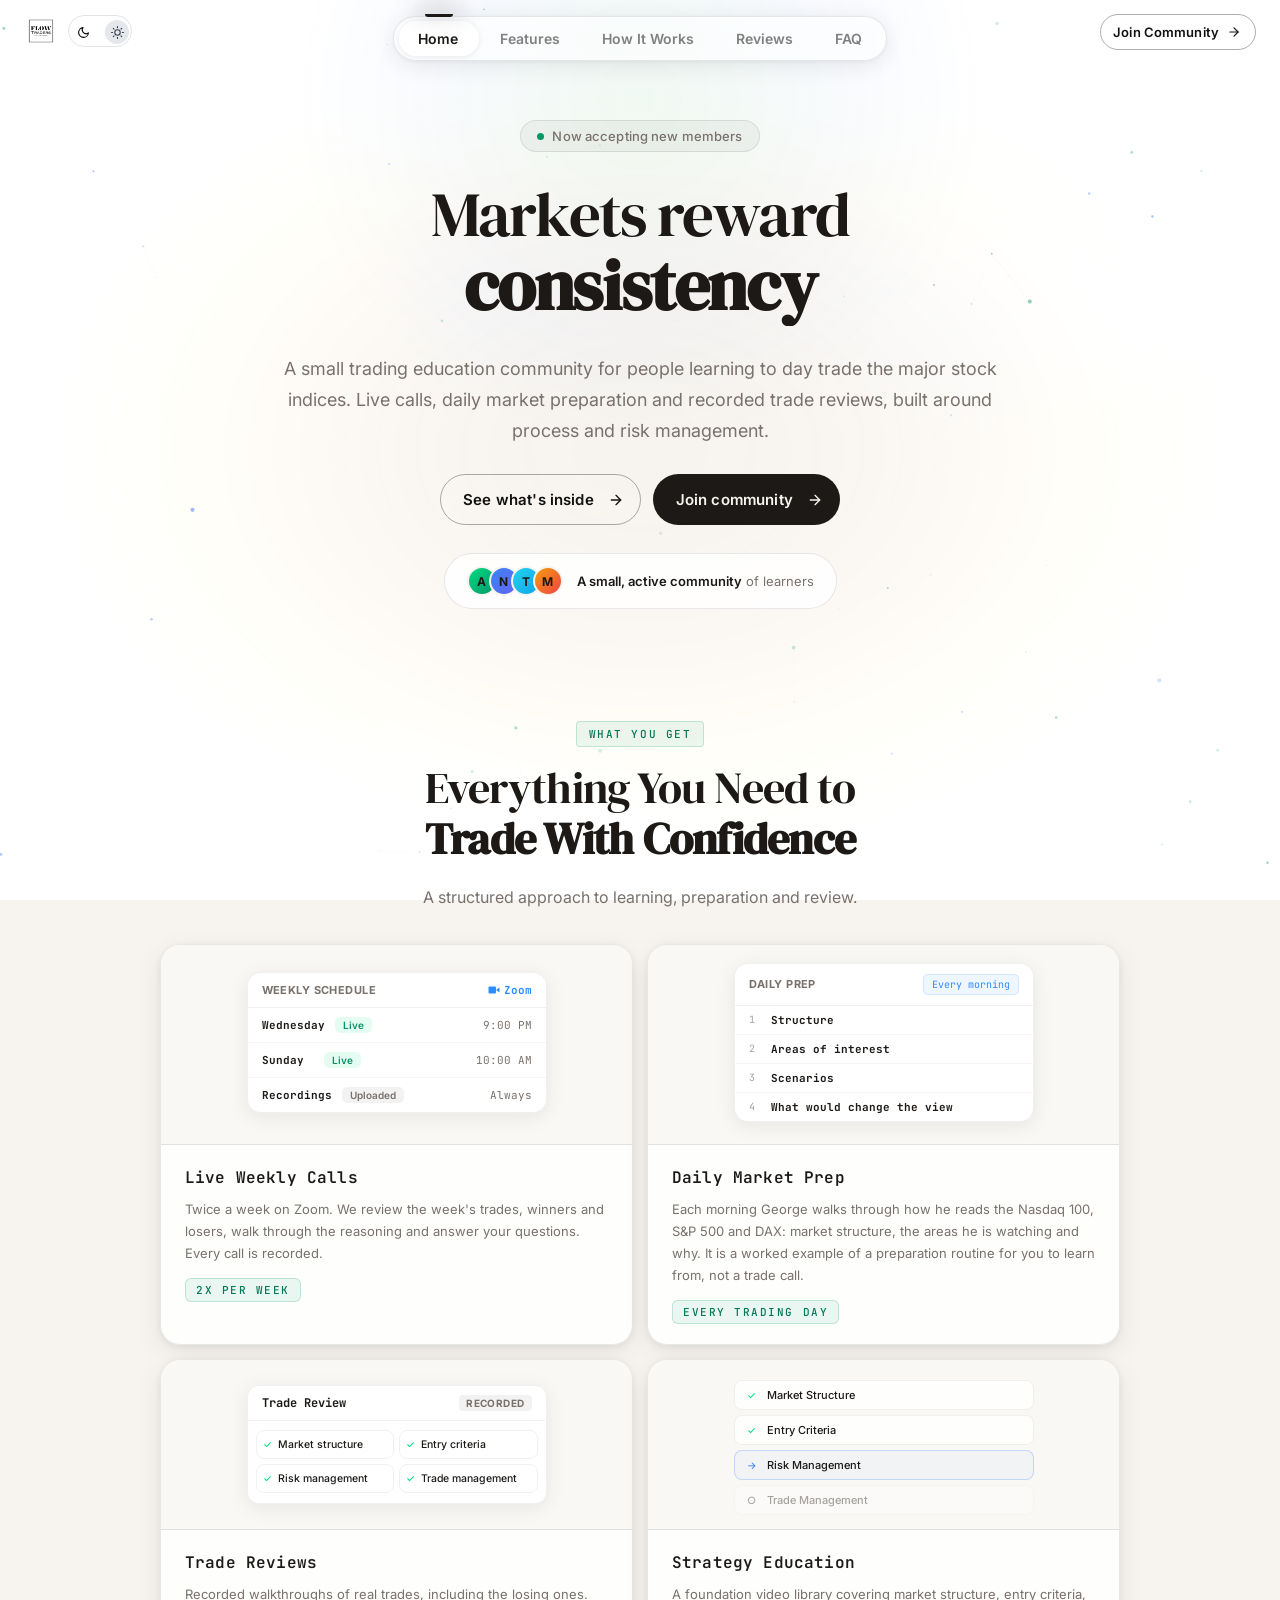
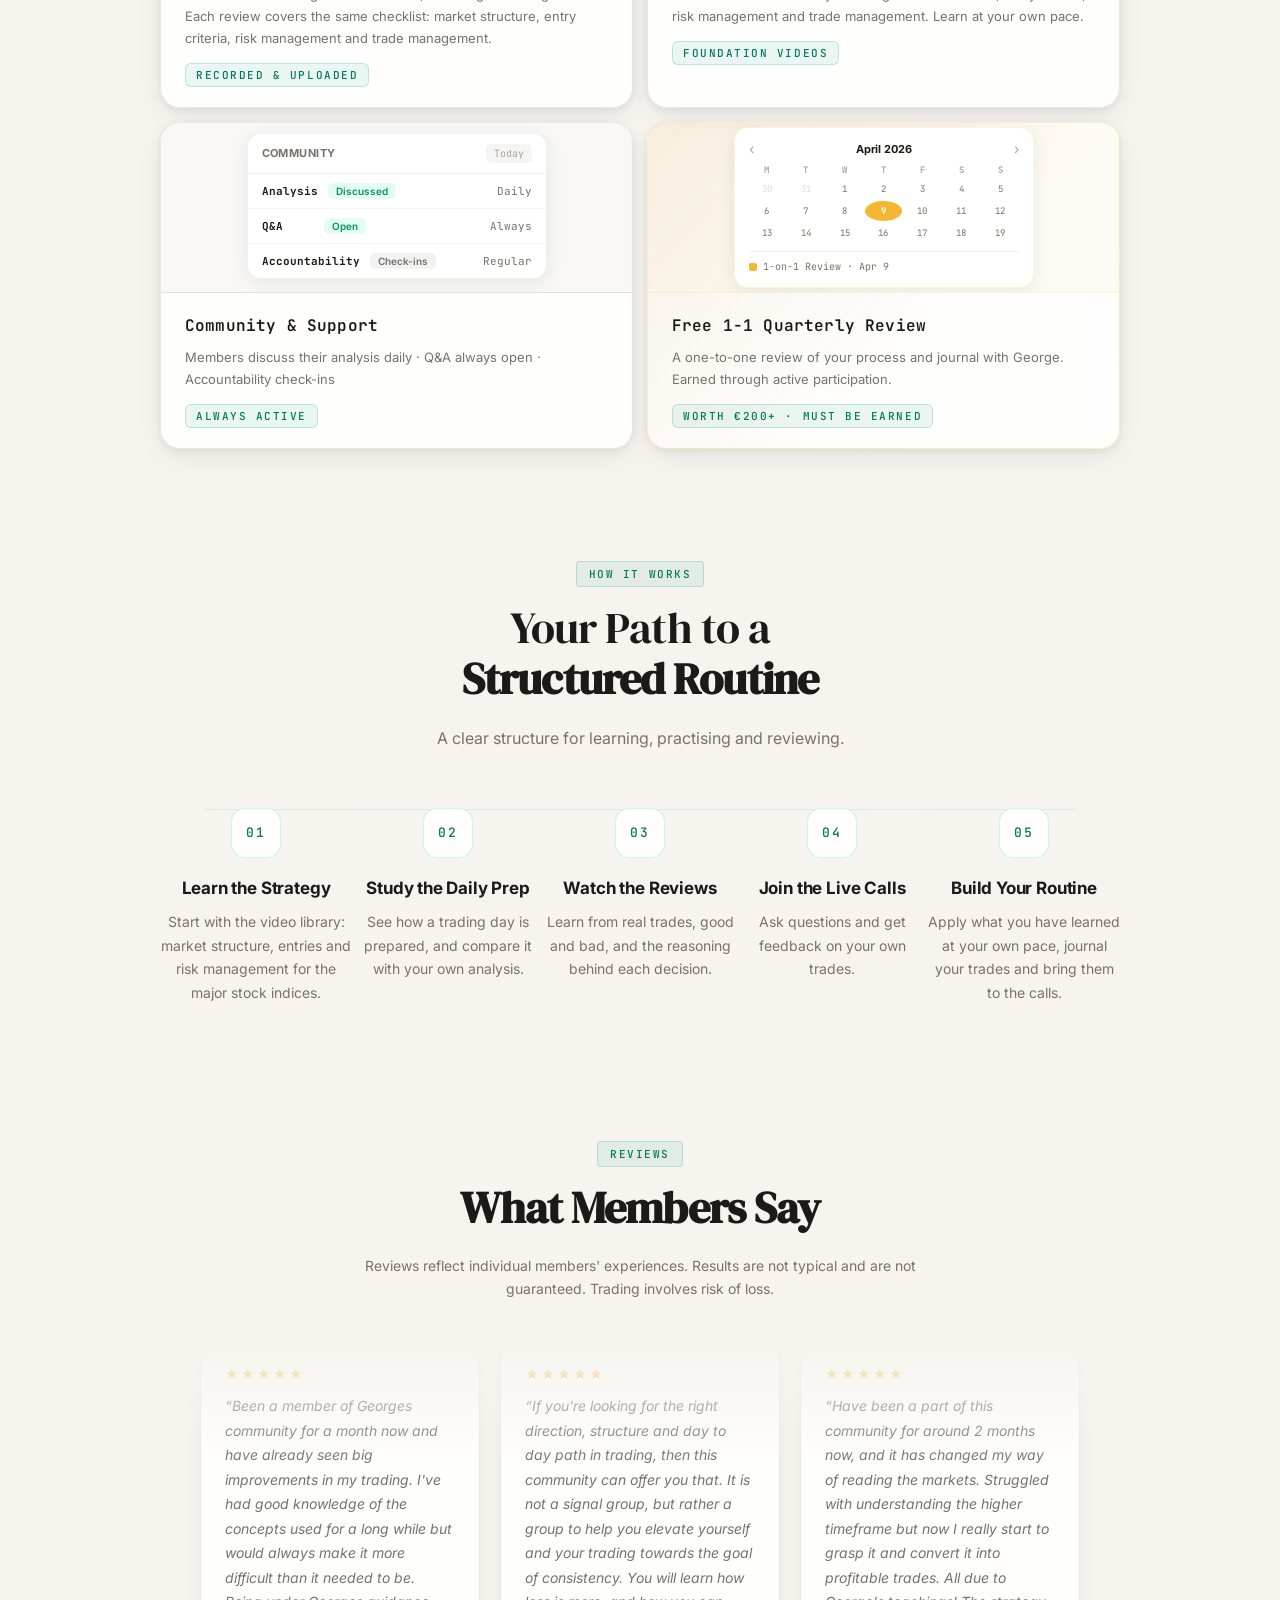
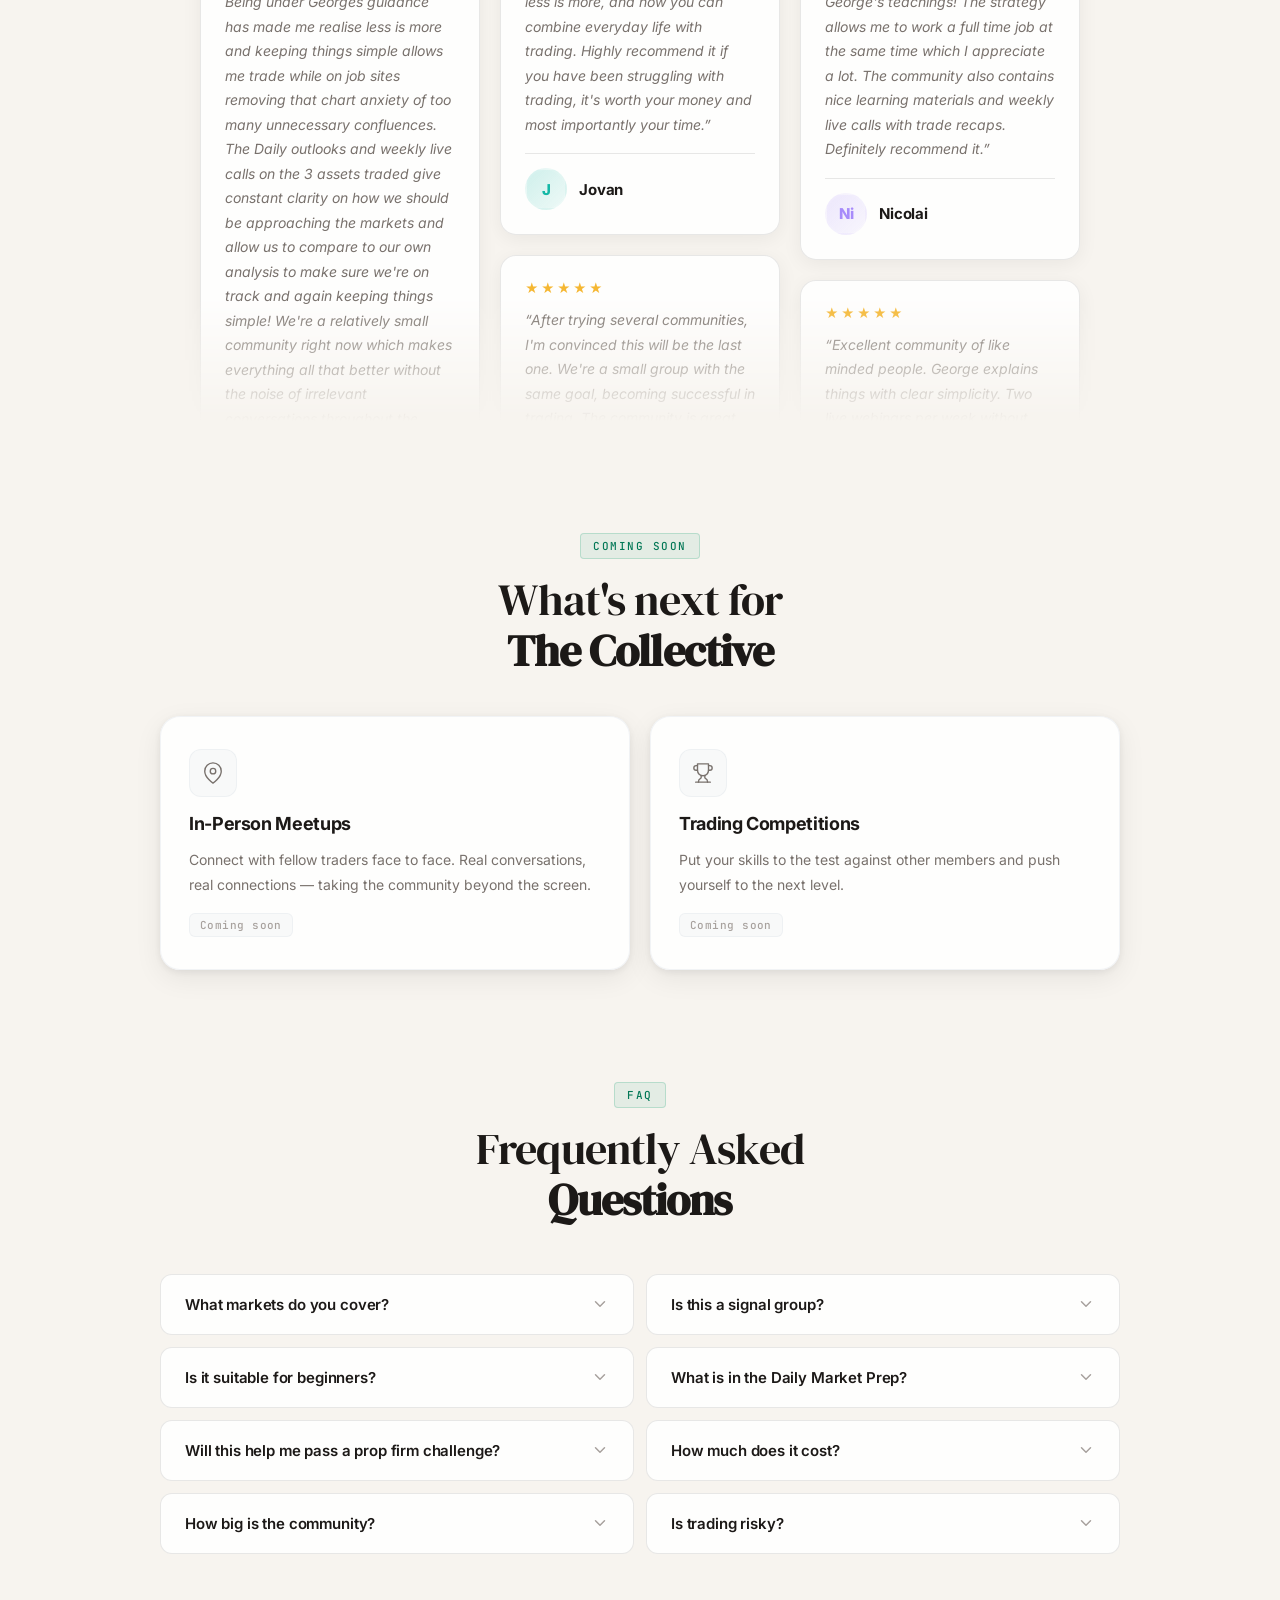
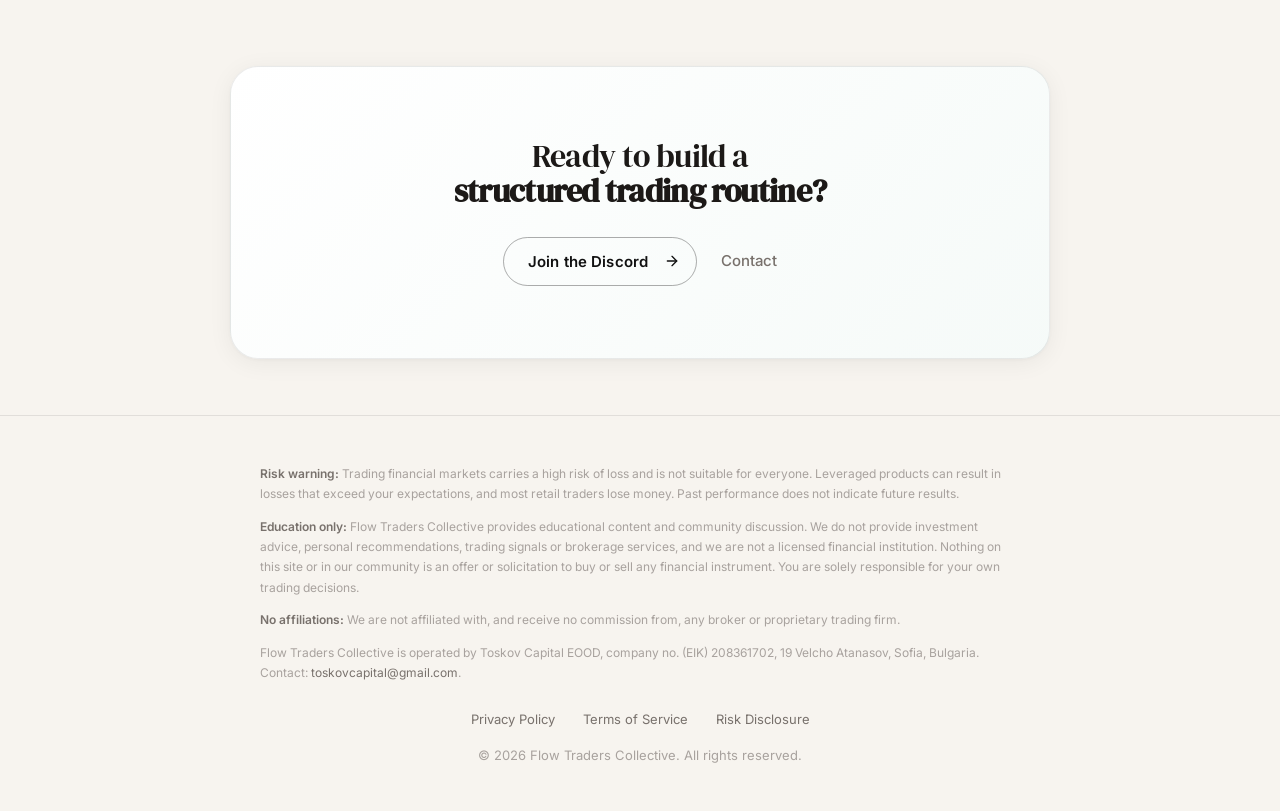
==== commit eebfc968: "Add policy pages and tighten remaining copy Add Privacy Policy, Terms of Service and Risk Disclosure" ====
--- a/index.html
+++ b/index.html
@@ -1311,7 +1311,7 @@
     <div class="features-header reveal">
       <span class="section-label">What You Get</span>
       <h2 class="section-title">Everything You Need to<br><span class="section-title-accent">Trade With Confidence</span></h2>
-      <p class="section-desc">A structured approach to help you become consistent, pass funding challenges and grow as a trader.</p>
+      <p class="section-desc">A structured approach to learning, preparation and review.</p>
     </div>
 
     <div class="features-bento">
@@ -1494,8 +1494,8 @@
   <div class="container">
     <div class="how-it-works-header reveal">
       <span class="section-label">How It Works</span>
-      <h2 class="section-title">Your Path to<br><span class="section-title-accent">Consistent Trading</span></h2>
-      <p class="section-desc">A clear structure to take you from learning to earning.</p>
+      <h2 class="section-title">Your Path to a<br><span class="section-title-accent">Structured Routine</span></h2>
+      <p class="section-desc">A clear structure for learning, practising and reviewing.</p>
     </div>
 
     <div class="steps">
@@ -1548,7 +1548,7 @@
     </div>
     <div class="testimonials-wrap">
 
-      <!-- Column 1: Alex · Jovan · Noah -->
+      <!-- Column 1: Alex · Thomas -->
       <div class="testimonials-col col-1">
         <div class="testimonials-track" style="--dur:30s">
           <!-- set 1 -->
@@ -1562,21 +1562,12 @@
           </div>
           <div class="review-card">
             <div class="review-stars" aria-label="5 stars">★★★★★</div>
-            <div class="review-text">If you're looking for the right direction, structure and day to day path in trading, then this community can offer you that. It is not a signal group, but rather a group to help you elevate yourself and your trading towards the goal of consistency. You will learn how less is more, and how you can combine everyday life with trading. Highly recommend it if you have been struggling with trading, it's worth your money and most importantly your time.</div>
-            <div class="review-header" style="margin-top:16px;margin-bottom:0;padding-top:14px;border-top:1px solid var(--border);">
-              <div class="review-avatar teal">J</div>
-              <div><div class="review-name">Jovan</div></div>
-            </div>
-          </div>
-          <div class="review-card">
-            <div class="review-stars" aria-label="5 stars">★★★★★</div>
-            <div class="review-text">After trying several communities, I'm convinced this will be the last one. We're a small group with the same goal, becoming successful in trading. The community is great and everyone helps each other move forward. George, the founder, plays a big role in this by providing daily market updates, hosting multiple live calls each week, and offering direct support whenever you need it. It's exactly the kind of environment you need to take your trading to the next level!</div>
-            <div class="review-header" style="margin-top:16px;margin-bottom:0;padding-top:14px;border-top:1px solid var(--border);">
-              <div class="review-avatar orange">N</div>
-              <div><div class="review-name">Noah</div></div>
-            </div>
-          </div>
-          <!-- set 2 (duplicate for seamless loop) -->
+            <div class="review-text">Great ecosystem. Very solid place. This is where you want to be if you want a simple yet very effective strategy with constant market updates and calls to stay accountable and sharp.</div>
+            <div class="review-header" style="margin-top:16px;margin-bottom:0;padding-top:14px;border-top:1px solid var(--border);">
+              <div class="review-avatar cyan">T</div>
+              <div><div class="review-name">Thomas</div></div>
+            </div>
+          </div>
           <div class="review-card">
             <div class="review-stars" aria-label="5 stars">★★★★★</div>
             <div class="review-text">Been a member of Georges community for a month now and have already seen big improvements in my trading. I've had good knowledge of the concepts used for a long while but would always make it more difficult than it needed to be. Being under Georges guidance has made me realise less is more and keeping things simple allows me trade while on job sites removing that chart anxiety of too many unnecessary confluences. The Daily outlooks and weekly live calls on the 3 assets traded give constant clarity on how we should be approaching the markets and allow us to compare to our own analysis to make sure we're on track and again keeping things simple! We're a relatively small community right now which makes everything all that better without the noise of irrelevant conversations throughout the channels. A great group we currently have and are all on the exact same path for success pushing one another and being supportive as it should be. I will not be going anywhere fast as I feel right at home here building relationships with an incredible group.</div>
@@ -1587,85 +1578,158 @@
           </div>
           <div class="review-card">
             <div class="review-stars" aria-label="5 stars">★★★★★</div>
-            <div class="review-text">If you're looking for the right direction, structure and day to day path in trading, then this community can offer you that. It is not a signal group, but rather a group to help you elevate yourself and your trading towards the goal of consistency. You will learn how less is more, and how you can combine everyday life with trading. Highly recommend it if you have been struggling with trading, it's worth your money and most importantly your time.</div>
-            <div class="review-header" style="margin-top:16px;margin-bottom:0;padding-top:14px;border-top:1px solid var(--border);">
-              <div class="review-avatar teal">J</div>
-              <div><div class="review-name">Jovan</div></div>
-            </div>
-          </div>
-          <div class="review-card">
-            <div class="review-stars" aria-label="5 stars">★★★★★</div>
-            <div class="review-text">After trying several communities, I'm convinced this will be the last one. We're a small group with the same goal, becoming successful in trading. The community is great and everyone helps each other move forward. George, the founder, plays a big role in this by providing daily market updates, hosting multiple live calls each week, and offering direct support whenever you need it. It's exactly the kind of environment you need to take your trading to the next level!</div>
-            <div class="review-header" style="margin-top:16px;margin-bottom:0;padding-top:14px;border-top:1px solid var(--border);">
-              <div class="review-avatar orange">N</div>
-              <div><div class="review-name">Noah</div></div>
+            <div class="review-text">Great ecosystem. Very solid place. This is where you want to be if you want a simple yet very effective strategy with constant market updates and calls to stay accountable and sharp.</div>
+            <div class="review-header" style="margin-top:16px;margin-bottom:0;padding-top:14px;border-top:1px solid var(--border);">
+              <div class="review-avatar cyan">T</div>
+              <div><div class="review-name">Thomas</div></div>
+            </div>
+          </div>
+          <!-- set 2 (duplicate for seamless loop) -->
+          <div class="review-card">
+            <div class="review-stars" aria-label="5 stars">★★★★★</div>
+            <div class="review-text">Been a member of Georges community for a month now and have already seen big improvements in my trading. I've had good knowledge of the concepts used for a long while but would always make it more difficult than it needed to be. Being under Georges guidance has made me realise less is more and keeping things simple allows me trade while on job sites removing that chart anxiety of too many unnecessary confluences. The Daily outlooks and weekly live calls on the 3 assets traded give constant clarity on how we should be approaching the markets and allow us to compare to our own analysis to make sure we're on track and again keeping things simple! We're a relatively small community right now which makes everything all that better without the noise of irrelevant conversations throughout the channels. A great group we currently have and are all on the exact same path for success pushing one another and being supportive as it should be. I will not be going anywhere fast as I feel right at home here building relationships with an incredible group.</div>
+            <div class="review-header" style="margin-top:16px;margin-bottom:0;padding-top:14px;border-top:1px solid var(--border);">
+              <div class="review-avatar amber">A</div>
+              <div><div class="review-name">Alex</div></div>
+            </div>
+          </div>
+          <div class="review-card">
+            <div class="review-stars" aria-label="5 stars">★★★★★</div>
+            <div class="review-text">Great ecosystem. Very solid place. This is where you want to be if you want a simple yet very effective strategy with constant market updates and calls to stay accountable and sharp.</div>
+            <div class="review-header" style="margin-top:16px;margin-bottom:0;padding-top:14px;border-top:1px solid var(--border);">
+              <div class="review-avatar cyan">T</div>
+              <div><div class="review-name">Thomas</div></div>
+            </div>
+          </div>
+          <div class="review-card">
+            <div class="review-stars" aria-label="5 stars">★★★★★</div>
+            <div class="review-text">Been a member of Georges community for a month now and have already seen big improvements in my trading. I've had good knowledge of the concepts used for a long while but would always make it more difficult than it needed to be. Being under Georges guidance has made me realise less is more and keeping things simple allows me trade while on job sites removing that chart anxiety of too many unnecessary confluences. The Daily outlooks and weekly live calls on the 3 assets traded give constant clarity on how we should be approaching the markets and allow us to compare to our own analysis to make sure we're on track and again keeping things simple! We're a relatively small community right now which makes everything all that better without the noise of irrelevant conversations throughout the channels. A great group we currently have and are all on the exact same path for success pushing one another and being supportive as it should be. I will not be going anywhere fast as I feel right at home here building relationships with an incredible group.</div>
+            <div class="review-header" style="margin-top:16px;margin-bottom:0;padding-top:14px;border-top:1px solid var(--border);">
+              <div class="review-avatar amber">A</div>
+              <div><div class="review-name">Alex</div></div>
+            </div>
+          </div>
+          <div class="review-card">
+            <div class="review-stars" aria-label="5 stars">★★★★★</div>
+            <div class="review-text">Great ecosystem. Very solid place. This is where you want to be if you want a simple yet very effective strategy with constant market updates and calls to stay accountable and sharp.</div>
+            <div class="review-header" style="margin-top:16px;margin-bottom:0;padding-top:14px;border-top:1px solid var(--border);">
+              <div class="review-avatar cyan">T</div>
+              <div><div class="review-name">Thomas</div></div>
             </div>
           </div>
         </div>
       </div>
 
-      <!-- Column 2 (tablet+): Marko · Minesh -->
+      <!-- Column 2 (tablet+): Jovan · Noah · Brad -->
       <div class="testimonials-col col-2">
         <div class="testimonials-track" style="--dur:26s">
           <!-- set 1 -->
           <div class="review-card">
             <div class="review-stars" aria-label="5 stars">★★★★★</div>
-            <div class="review-text">This is my fourth and final Forex community because it simply works. It's a fairly small community where you don't get lost among irrelevant comments and people who are just here to get rich quick. George is a great mentor, always ready to help and answer any questions. Every day, he posts detailed analyses of all three assets he trades and updates them in real-time as certain market movements occur. In addition, there is a live session twice a week where he explains his current view of the market, answers questions, offers advice, and clarifies all past trades he has made. His trading method is, at its core, very simple, as is his teaching style, which significantly accelerates the learning curve.</div>
-            <div class="review-header" style="margin-top:16px;margin-bottom:0;padding-top:14px;border-top:1px solid var(--border);">
-              <div class="review-avatar green">M</div>
-              <div><div class="review-name">Marko</div></div>
-            </div>
-          </div>
-          <div class="review-card">
-            <div class="review-stars" aria-label="5 stars">★★★★★</div>
-            <div class="review-text">Excellent community of like minded people. George explains things with clear simplicity. Two live webinars per week without fail. Has really helped me develop as a trader and made me understand the strategy with clear rules. Highly recommend.</div>
-            <div class="review-header" style="margin-top:16px;margin-bottom:0;padding-top:14px;border-top:1px solid var(--border);">
-              <div class="review-avatar indigo">Mi</div>
-              <div><div class="review-name">Minesh</div></div>
+            <div class="review-text">If you're looking for the right direction, structure and day to day path in trading, then this community can offer you that. It is not a signal group, but rather a group to help you elevate yourself and your trading towards the goal of consistency. You will learn how less is more, and how you can combine everyday life with trading. Highly recommend it if you have been struggling with trading, it's worth your money and most importantly your time.</div>
+            <div class="review-header" style="margin-top:16px;margin-bottom:0;padding-top:14px;border-top:1px solid var(--border);">
+              <div class="review-avatar teal">J</div>
+              <div><div class="review-name">Jovan</div></div>
+            </div>
+          </div>
+          <div class="review-card">
+            <div class="review-stars" aria-label="5 stars">★★★★★</div>
+            <div class="review-text">After trying several communities, I'm convinced this will be the last one. We're a small group with the same goal, becoming successful in trading. The community is great and everyone helps each other move forward. George, the founder, plays a big role in this by providing daily market updates, hosting multiple live calls each week, and offering direct support whenever you need it. It's exactly the kind of environment you need to take your trading to the next level!</div>
+            <div class="review-header" style="margin-top:16px;margin-bottom:0;padding-top:14px;border-top:1px solid var(--border);">
+              <div class="review-avatar orange">N</div>
+              <div><div class="review-name">Noah</div></div>
+            </div>
+          </div>
+          <div class="review-card">
+            <div class="review-stars" aria-label="5 stars">★★★★★</div>
+            <div class="review-text">Supportive group with a lot of knowledge. The team listens to feedback and provides solutions to improve your trading whether its education, psychology or execution.</div>
+            <div class="review-header" style="margin-top:16px;margin-bottom:0;padding-top:14px;border-top:1px solid var(--border);">
+              <div class="review-avatar lime">B</div>
+              <div><div class="review-name">Brad</div></div>
+            </div>
+          </div>
+          <div class="review-card">
+            <div class="review-stars" aria-label="5 stars">★★★★★</div>
+            <div class="review-text">If you're looking for the right direction, structure and day to day path in trading, then this community can offer you that. It is not a signal group, but rather a group to help you elevate yourself and your trading towards the goal of consistency. You will learn how less is more, and how you can combine everyday life with trading. Highly recommend it if you have been struggling with trading, it's worth your money and most importantly your time.</div>
+            <div class="review-header" style="margin-top:16px;margin-bottom:0;padding-top:14px;border-top:1px solid var(--border);">
+              <div class="review-avatar teal">J</div>
+              <div><div class="review-name">Jovan</div></div>
+            </div>
+          </div>
+          <div class="review-card">
+            <div class="review-stars" aria-label="5 stars">★★★★★</div>
+            <div class="review-text">After trying several communities, I'm convinced this will be the last one. We're a small group with the same goal, becoming successful in trading. The community is great and everyone helps each other move forward. George, the founder, plays a big role in this by providing daily market updates, hosting multiple live calls each week, and offering direct support whenever you need it. It's exactly the kind of environment you need to take your trading to the next level!</div>
+            <div class="review-header" style="margin-top:16px;margin-bottom:0;padding-top:14px;border-top:1px solid var(--border);">
+              <div class="review-avatar orange">N</div>
+              <div><div class="review-name">Noah</div></div>
+            </div>
+          </div>
+          <div class="review-card">
+            <div class="review-stars" aria-label="5 stars">★★★★★</div>
+            <div class="review-text">Supportive group with a lot of knowledge. The team listens to feedback and provides solutions to improve your trading whether its education, psychology or execution.</div>
+            <div class="review-header" style="margin-top:16px;margin-bottom:0;padding-top:14px;border-top:1px solid var(--border);">
+              <div class="review-avatar lime">B</div>
+              <div><div class="review-name">Brad</div></div>
             </div>
           </div>
           <!-- set 2 (duplicate for seamless loop) -->
           <div class="review-card">
             <div class="review-stars" aria-label="5 stars">★★★★★</div>
-            <div class="review-text">This is my fourth and final Forex community because it simply works. It's a fairly small community where you don't get lost among irrelevant comments and people who are just here to get rich quick. George is a great mentor, always ready to help and answer any questions. Every day, he posts detailed analyses of all three assets he trades and updates them in real-time as certain market movements occur. In addition, there is a live session twice a week where he explains his current view of the market, answers questions, offers advice, and clarifies all past trades he has made. His trading method is, at its core, very simple, as is his teaching style, which significantly accelerates the learning curve.</div>
-            <div class="review-header" style="margin-top:16px;margin-bottom:0;padding-top:14px;border-top:1px solid var(--border);">
-              <div class="review-avatar green">M</div>
-              <div><div class="review-name">Marko</div></div>
-            </div>
-          </div>
-          <div class="review-card">
-            <div class="review-stars" aria-label="5 stars">★★★★★</div>
-            <div class="review-text">Excellent community of like minded people. George explains things with clear simplicity. Two live webinars per week without fail. Has really helped me develop as a trader and made me understand the strategy with clear rules. Highly recommend.</div>
-            <div class="review-header" style="margin-top:16px;margin-bottom:0;padding-top:14px;border-top:1px solid var(--border);">
-              <div class="review-avatar indigo">Mi</div>
-              <div><div class="review-name">Minesh</div></div>
+            <div class="review-text">If you're looking for the right direction, structure and day to day path in trading, then this community can offer you that. It is not a signal group, but rather a group to help you elevate yourself and your trading towards the goal of consistency. You will learn how less is more, and how you can combine everyday life with trading. Highly recommend it if you have been struggling with trading, it's worth your money and most importantly your time.</div>
+            <div class="review-header" style="margin-top:16px;margin-bottom:0;padding-top:14px;border-top:1px solid var(--border);">
+              <div class="review-avatar teal">J</div>
+              <div><div class="review-name">Jovan</div></div>
+            </div>
+          </div>
+          <div class="review-card">
+            <div class="review-stars" aria-label="5 stars">★★★★★</div>
+            <div class="review-text">After trying several communities, I'm convinced this will be the last one. We're a small group with the same goal, becoming successful in trading. The community is great and everyone helps each other move forward. George, the founder, plays a big role in this by providing daily market updates, hosting multiple live calls each week, and offering direct support whenever you need it. It's exactly the kind of environment you need to take your trading to the next level!</div>
+            <div class="review-header" style="margin-top:16px;margin-bottom:0;padding-top:14px;border-top:1px solid var(--border);">
+              <div class="review-avatar orange">N</div>
+              <div><div class="review-name">Noah</div></div>
+            </div>
+          </div>
+          <div class="review-card">
+            <div class="review-stars" aria-label="5 stars">★★★★★</div>
+            <div class="review-text">Supportive group with a lot of knowledge. The team listens to feedback and provides solutions to improve your trading whether its education, psychology or execution.</div>
+            <div class="review-header" style="margin-top:16px;margin-bottom:0;padding-top:14px;border-top:1px solid var(--border);">
+              <div class="review-avatar lime">B</div>
+              <div><div class="review-name">Brad</div></div>
+            </div>
+          </div>
+          <div class="review-card">
+            <div class="review-stars" aria-label="5 stars">★★★★★</div>
+            <div class="review-text">If you're looking for the right direction, structure and day to day path in trading, then this community can offer you that. It is not a signal group, but rather a group to help you elevate yourself and your trading towards the goal of consistency. You will learn how less is more, and how you can combine everyday life with trading. Highly recommend it if you have been struggling with trading, it's worth your money and most importantly your time.</div>
+            <div class="review-header" style="margin-top:16px;margin-bottom:0;padding-top:14px;border-top:1px solid var(--border);">
+              <div class="review-avatar teal">J</div>
+              <div><div class="review-name">Jovan</div></div>
+            </div>
+          </div>
+          <div class="review-card">
+            <div class="review-stars" aria-label="5 stars">★★★★★</div>
+            <div class="review-text">After trying several communities, I'm convinced this will be the last one. We're a small group with the same goal, becoming successful in trading. The community is great and everyone helps each other move forward. George, the founder, plays a big role in this by providing daily market updates, hosting multiple live calls each week, and offering direct support whenever you need it. It's exactly the kind of environment you need to take your trading to the next level!</div>
+            <div class="review-header" style="margin-top:16px;margin-bottom:0;padding-top:14px;border-top:1px solid var(--border);">
+              <div class="review-avatar orange">N</div>
+              <div><div class="review-name">Noah</div></div>
+            </div>
+          </div>
+          <div class="review-card">
+            <div class="review-stars" aria-label="5 stars">★★★★★</div>
+            <div class="review-text">Supportive group with a lot of knowledge. The team listens to feedback and provides solutions to improve your trading whether its education, psychology or execution.</div>
+            <div class="review-header" style="margin-top:16px;margin-bottom:0;padding-top:14px;border-top:1px solid var(--border);">
+              <div class="review-avatar lime">B</div>
+              <div><div class="review-name">Brad</div></div>
             </div>
           </div>
         </div>
       </div>
 
-      <!-- Column 3 (desktop): H.W. · Thomas · Nicolai -->
+      <!-- Column 3 (desktop): Nicolai · Minesh -->
       <div class="testimonials-col col-3">
         <div class="testimonials-track" style="--dur:28s">
           <!-- set 1 -->
           <div class="review-card">
             <div class="review-stars" aria-label="5 stars">★★★★★</div>
-            <div class="review-text">George has developed an extremely effective strategy to trade with. It is the only strategy I've come across that is so abundant and forgiving — it allows you to not be perfect 100% of the time and still come out easily on top if you are consistently applying his teachings, which is also very easy to grasp from his daily extremely detailed outlooks and quick availability to answer any questions.</div>
-            <div class="review-header" style="margin-top:16px;margin-bottom:0;padding-top:14px;border-top:1px solid var(--border);">
-              <div class="review-avatar blue">H</div>
-              <div><div class="review-name">H.W.</div></div>
-            </div>
-          </div>
-          <div class="review-card">
-            <div class="review-stars" aria-label="5 stars">★★★★★</div>
-            <div class="review-text">Great ecosystem. Very solid place. This is where you want to be if you want a simple yet very effective strategy with constant market updates and calls to stay accountable and sharp.</div>
-            <div class="review-header" style="margin-top:16px;margin-bottom:0;padding-top:14px;border-top:1px solid var(--border);">
-              <div class="review-avatar cyan">T</div>
-              <div><div class="review-name">Thomas</div></div>
-            </div>
-          </div>
-          <div class="review-card">
-            <div class="review-stars" aria-label="5 stars">★★★★★</div>
             <div class="review-text">Have been a part of this community for around 2 months now, and it has changed my way of reading the markets. Struggled with understanding the higher timeframe but now I really start to grasp it and convert it into profitable trades. All due to George's teachings! The strategy allows me to work a full time job at the same time which I appreciate a lot. The community also contains nice learning materials and weekly live calls with trade recaps. Definitely recommend it.</div>
             <div class="review-header" style="margin-top:16px;margin-bottom:0;padding-top:14px;border-top:1px solid var(--border);">
               <div class="review-avatar purple">Ni</div>
@@ -1674,27 +1738,10 @@
           </div>
           <div class="review-card">
             <div class="review-stars" aria-label="5 stars">★★★★★</div>
-            <div class="review-text">Supportive group with a lot of knowledge. The team listens to feedback and provides solutions to improve your trading whether its education, psychology or execution.</div>
-            <div class="review-header" style="margin-top:16px;margin-bottom:0;padding-top:14px;border-top:1px solid var(--border);">
-              <div class="review-avatar lime">B</div>
-              <div><div class="review-name">Brad</div></div>
-            </div>
-          </div>
-          <!-- set 2 (duplicate for seamless loop) -->
-          <div class="review-card">
-            <div class="review-stars" aria-label="5 stars">★★★★★</div>
-            <div class="review-text">George has developed an extremely effective strategy to trade with. It is the only strategy I've come across that is so abundant and forgiving — it allows you to not be perfect 100% of the time and still come out easily on top if you are consistently applying his teachings, which is also very easy to grasp from his daily extremely detailed outlooks and quick availability to answer any questions.</div>
-            <div class="review-header" style="margin-top:16px;margin-bottom:0;padding-top:14px;border-top:1px solid var(--border);">
-              <div class="review-avatar blue">H</div>
-              <div><div class="review-name">H.W.</div></div>
-            </div>
-          </div>
-          <div class="review-card">
-            <div class="review-stars" aria-label="5 stars">★★★★★</div>
-            <div class="review-text">Great ecosystem. Very solid place. This is where you want to be if you want a simple yet very effective strategy with constant market updates and calls to stay accountable and sharp.</div>
-            <div class="review-header" style="margin-top:16px;margin-bottom:0;padding-top:14px;border-top:1px solid var(--border);">
-              <div class="review-avatar cyan">T</div>
-              <div><div class="review-name">Thomas</div></div>
+            <div class="review-text">Excellent community of like minded people. George explains things with clear simplicity. Two live webinars per week without fail. Has really helped me develop as a trader and made me understand the strategy with clear rules. Highly recommend.</div>
+            <div class="review-header" style="margin-top:16px;margin-bottom:0;padding-top:14px;border-top:1px solid var(--border);">
+              <div class="review-avatar indigo">Mi</div>
+              <div><div class="review-name">Minesh</div></div>
             </div>
           </div>
           <div class="review-card">
@@ -1707,10 +1754,43 @@
           </div>
           <div class="review-card">
             <div class="review-stars" aria-label="5 stars">★★★★★</div>
-            <div class="review-text">Supportive group with a lot of knowledge. The team listens to feedback and provides solutions to improve your trading whether its education, psychology or execution.</div>
-            <div class="review-header" style="margin-top:16px;margin-bottom:0;padding-top:14px;border-top:1px solid var(--border);">
-              <div class="review-avatar lime">B</div>
-              <div><div class="review-name">Brad</div></div>
+            <div class="review-text">Excellent community of like minded people. George explains things with clear simplicity. Two live webinars per week without fail. Has really helped me develop as a trader and made me understand the strategy with clear rules. Highly recommend.</div>
+            <div class="review-header" style="margin-top:16px;margin-bottom:0;padding-top:14px;border-top:1px solid var(--border);">
+              <div class="review-avatar indigo">Mi</div>
+              <div><div class="review-name">Minesh</div></div>
+            </div>
+          </div>
+          <!-- set 2 (duplicate for seamless loop) -->
+          <div class="review-card">
+            <div class="review-stars" aria-label="5 stars">★★★★★</div>
+            <div class="review-text">Have been a part of this community for around 2 months now, and it has changed my way of reading the markets. Struggled with understanding the higher timeframe but now I really start to grasp it and convert it into profitable trades. All due to George's teachings! The strategy allows me to work a full time job at the same time which I appreciate a lot. The community also contains nice learning materials and weekly live calls with trade recaps. Definitely recommend it.</div>
+            <div class="review-header" style="margin-top:16px;margin-bottom:0;padding-top:14px;border-top:1px solid var(--border);">
+              <div class="review-avatar purple">Ni</div>
+              <div><div class="review-name">Nicolai</div></div>
+            </div>
+          </div>
+          <div class="review-card">
+            <div class="review-stars" aria-label="5 stars">★★★★★</div>
+            <div class="review-text">Excellent community of like minded people. George explains things with clear simplicity. Two live webinars per week without fail. Has really helped me develop as a trader and made me understand the strategy with clear rules. Highly recommend.</div>
+            <div class="review-header" style="margin-top:16px;margin-bottom:0;padding-top:14px;border-top:1px solid var(--border);">
+              <div class="review-avatar indigo">Mi</div>
+              <div><div class="review-name">Minesh</div></div>
+            </div>
+          </div>
+          <div class="review-card">
+            <div class="review-stars" aria-label="5 stars">★★★★★</div>
+            <div class="review-text">Have been a part of this community for around 2 months now, and it has changed my way of reading the markets. Struggled with understanding the higher timeframe but now I really start to grasp it and convert it into profitable trades. All due to George's teachings! The strategy allows me to work a full time job at the same time which I appreciate a lot. The community also contains nice learning materials and weekly live calls with trade recaps. Definitely recommend it.</div>
+            <div class="review-header" style="margin-top:16px;margin-bottom:0;padding-top:14px;border-top:1px solid var(--border);">
+              <div class="review-avatar purple">Ni</div>
+              <div><div class="review-name">Nicolai</div></div>
+            </div>
+          </div>
+          <div class="review-card">
+            <div class="review-stars" aria-label="5 stars">★★★★★</div>
+            <div class="review-text">Excellent community of like minded people. George explains things with clear simplicity. Two live webinars per week without fail. Has really helped me develop as a trader and made me understand the strategy with clear rules. Highly recommend.</div>
+            <div class="review-header" style="margin-top:16px;margin-bottom:0;padding-top:14px;border-top:1px solid var(--border);">
+              <div class="review-avatar indigo">Mi</div>
+              <div><div class="review-name">Minesh</div></div>
             </div>
           </div>
         </div>
@@ -1741,7 +1821,7 @@
           <svg width="22" height="22" viewBox="0 0 24 24" fill="none" stroke="currentColor" stroke-width="1.5" stroke-linecap="round" stroke-linejoin="round"><path d="M6 9H4.5a2.5 2.5 0 0 1 0-5H6"/><path d="M18 9h1.5a2.5 2.5 0 0 0 0-5H18"/><path d="M4 22h16"/><path d="M10 14.66V17c0 .55-.47.98-.97 1.21C7.85 18.75 7 20.24 7 22"/><path d="M14 14.66V17c0 .55.47.98.97 1.21C16.15 18.75 17 20.24 17 22"/><path d="M18 2H6v7a6 6 0 0 0 12 0V2z"/></svg>
         </div>
         <h3>Trading Competitions</h3>
-        <p>Put your skills to the test against other members, compete for prizes and push yourself to the next level.</p>
+        <p>Put your skills to the test against other members and push yourself to the next level.</p>
         <span class="coming-soon-badge">Coming soon</span>
       </div>
     </div>
@@ -1813,7 +1893,7 @@
           <svg class="chevron" width="18" height="18" viewBox="0 0 24 24" fill="none" stroke="currentColor" stroke-width="2" stroke-linecap="round" stroke-linejoin="round" aria-hidden="true"><polyline points="6 9 12 15 18 9"/></svg>
         </div>
         <div class="faq-answer">
-          <div class="faq-answer-inner">Membership is €150 per month, billed through LaunchPass. You can cancel at any time.</div>
+          <div class="faq-answer-inner">Membership is €150 per month. You sign up through LaunchPass, and payments are processed by Stripe. You can cancel at any time.</div>
         </div>
       </div>
 
@@ -1865,12 +1945,12 @@
       <p><strong>Risk warning:</strong> Trading financial markets carries a high risk of loss and is not suitable for everyone. Leveraged products can result in losses that exceed your expectations, and most retail traders lose money. Past performance does not indicate future results.</p>
       <p><strong>Education only:</strong> Flow Traders Collective provides educational content and community discussion. We do not provide investment advice, personal recommendations, trading signals or brokerage services, and we are not a licensed financial institution. Nothing on this site or in our community is an offer or solicitation to buy or sell any financial instrument. You are solely responsible for your own trading decisions.</p>
       <p><strong>No affiliations:</strong> We are not affiliated with, and receive no commission from, any broker or proprietary trading firm.</p>
-      <p>Flow Traders Collective is operated by Toskov Capital, company no. (EIK) 208361702, Velcho Atanasov, Sofia, Bulgaria. Contact: <a href="mailto:toskovcapital@gmail.com">toskovcapital@gmail.com</a>.</p>
+      <p>Flow Traders Collective is operated by Toskov Capital EOOD, company no. (EIK) 208361702, 19 Velcho Atanasov, Sofia, Bulgaria. Contact: <a href="mailto:toskovcapital@gmail.com">toskovcapital@gmail.com</a>.</p>
     </div>
     <div class="footer-links">
-      <a href="#">Privacy Policy</a>
-      <a href="#">Terms of Service</a>
-      <a href="#">Risk Disclosure</a>
+      <a href="privacy.html">Privacy Policy</a>
+      <a href="terms.html">Terms of Service</a>
+      <a href="risk-disclosure.html">Risk Disclosure</a>
     </div>
     <p>&copy; 2026 Flow Traders Collective. All rights reserved.</p>
   </div>
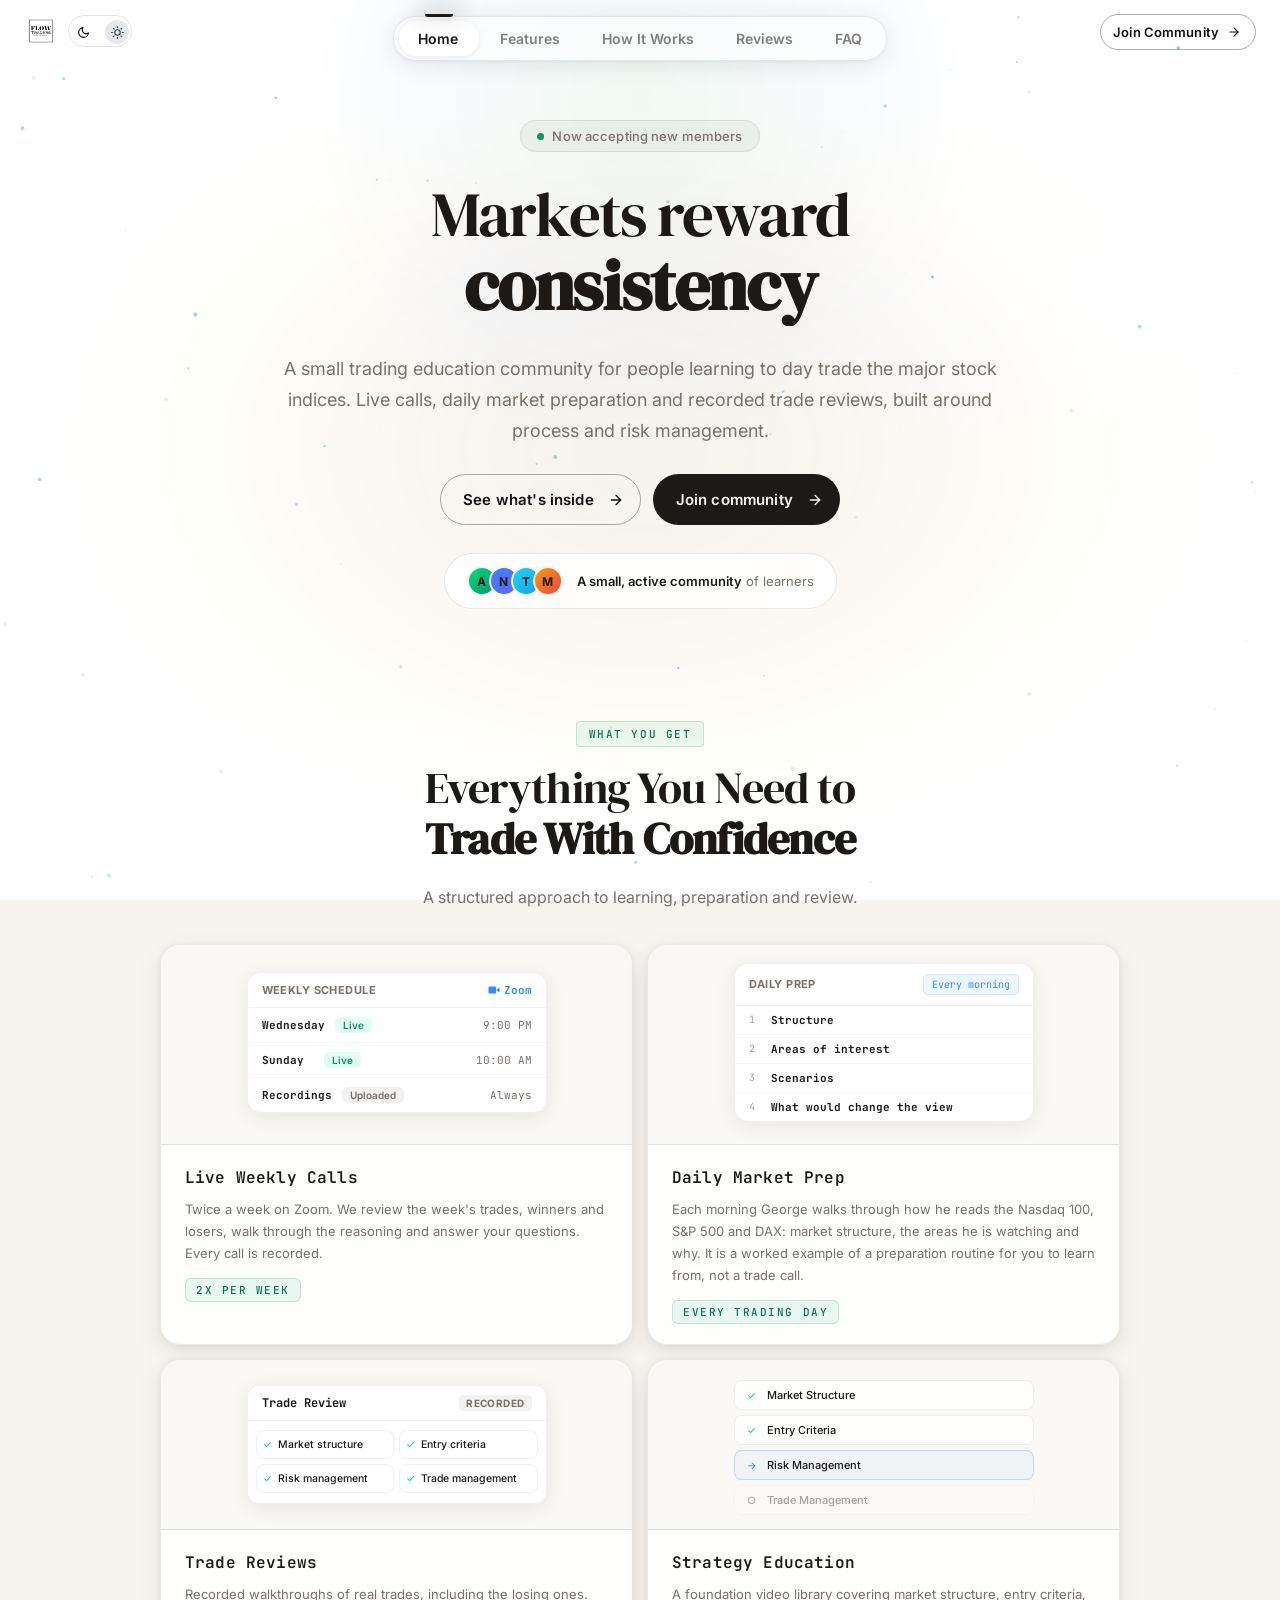
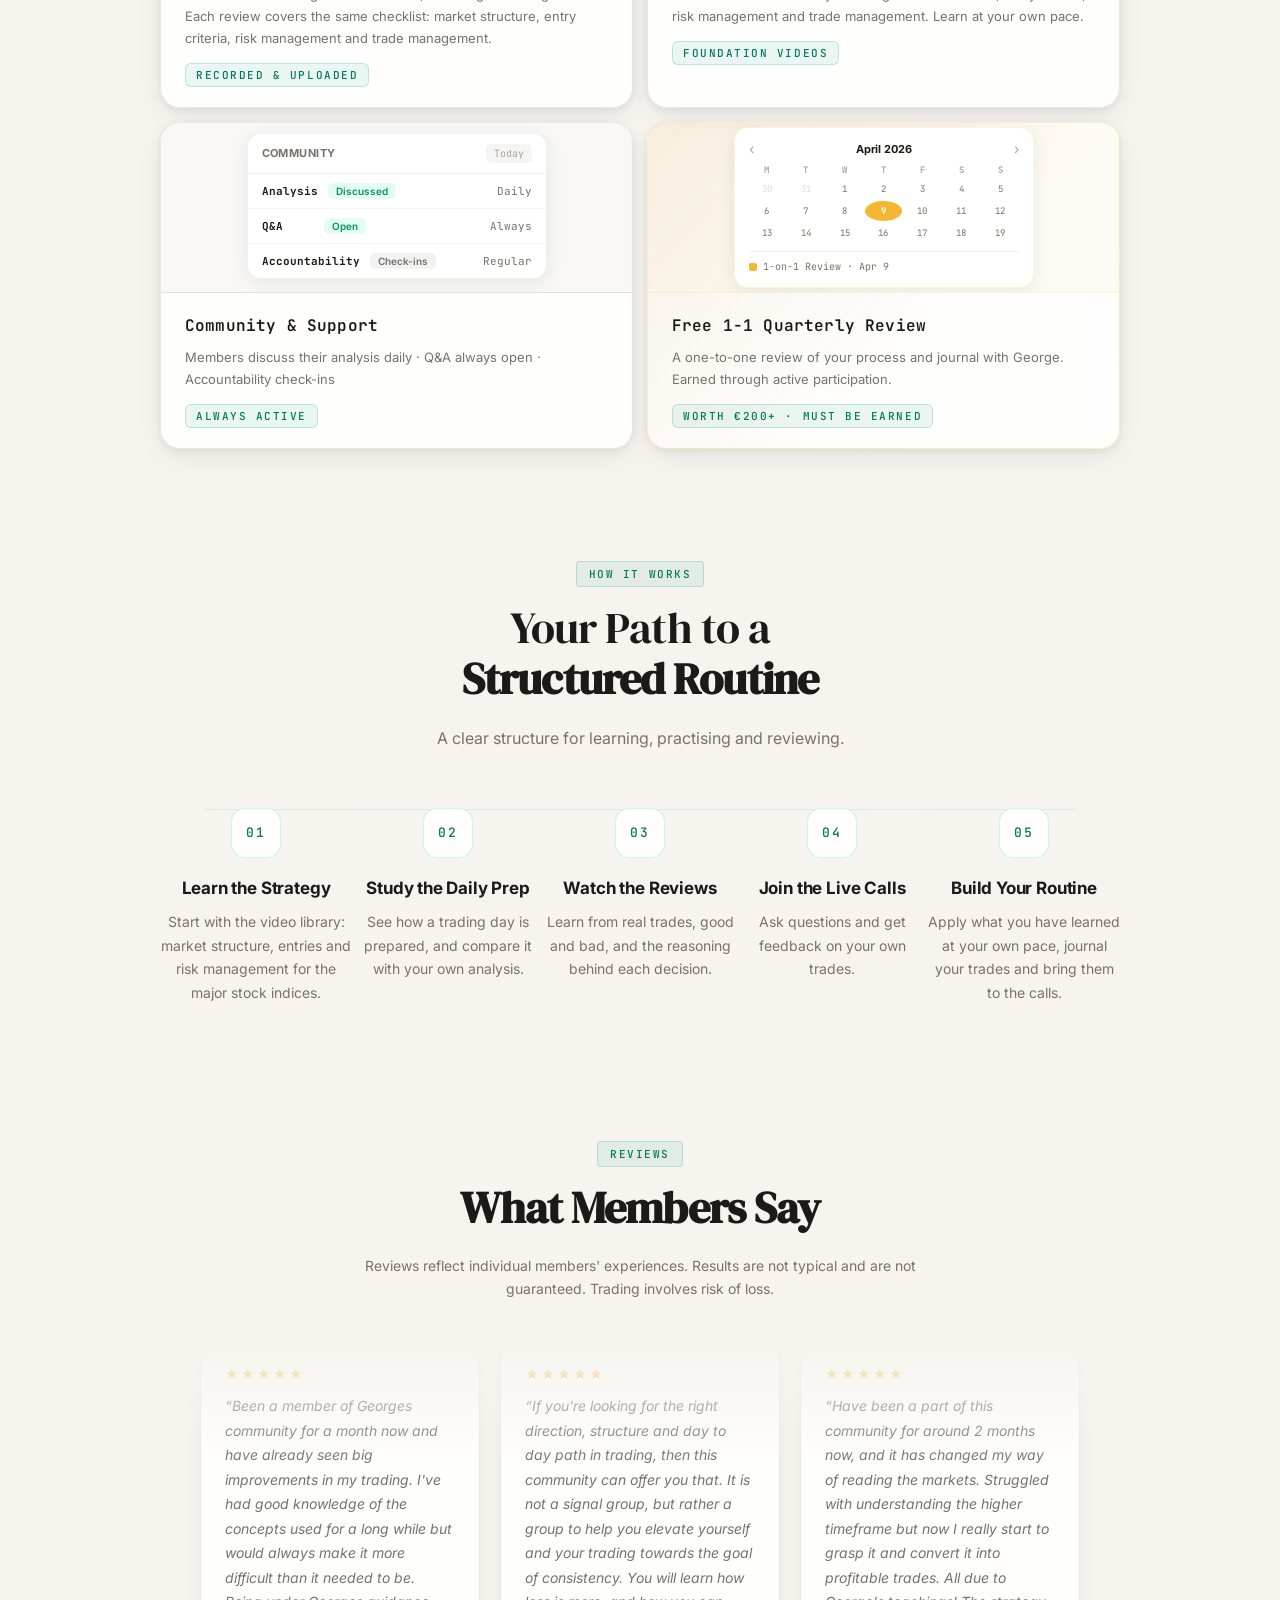
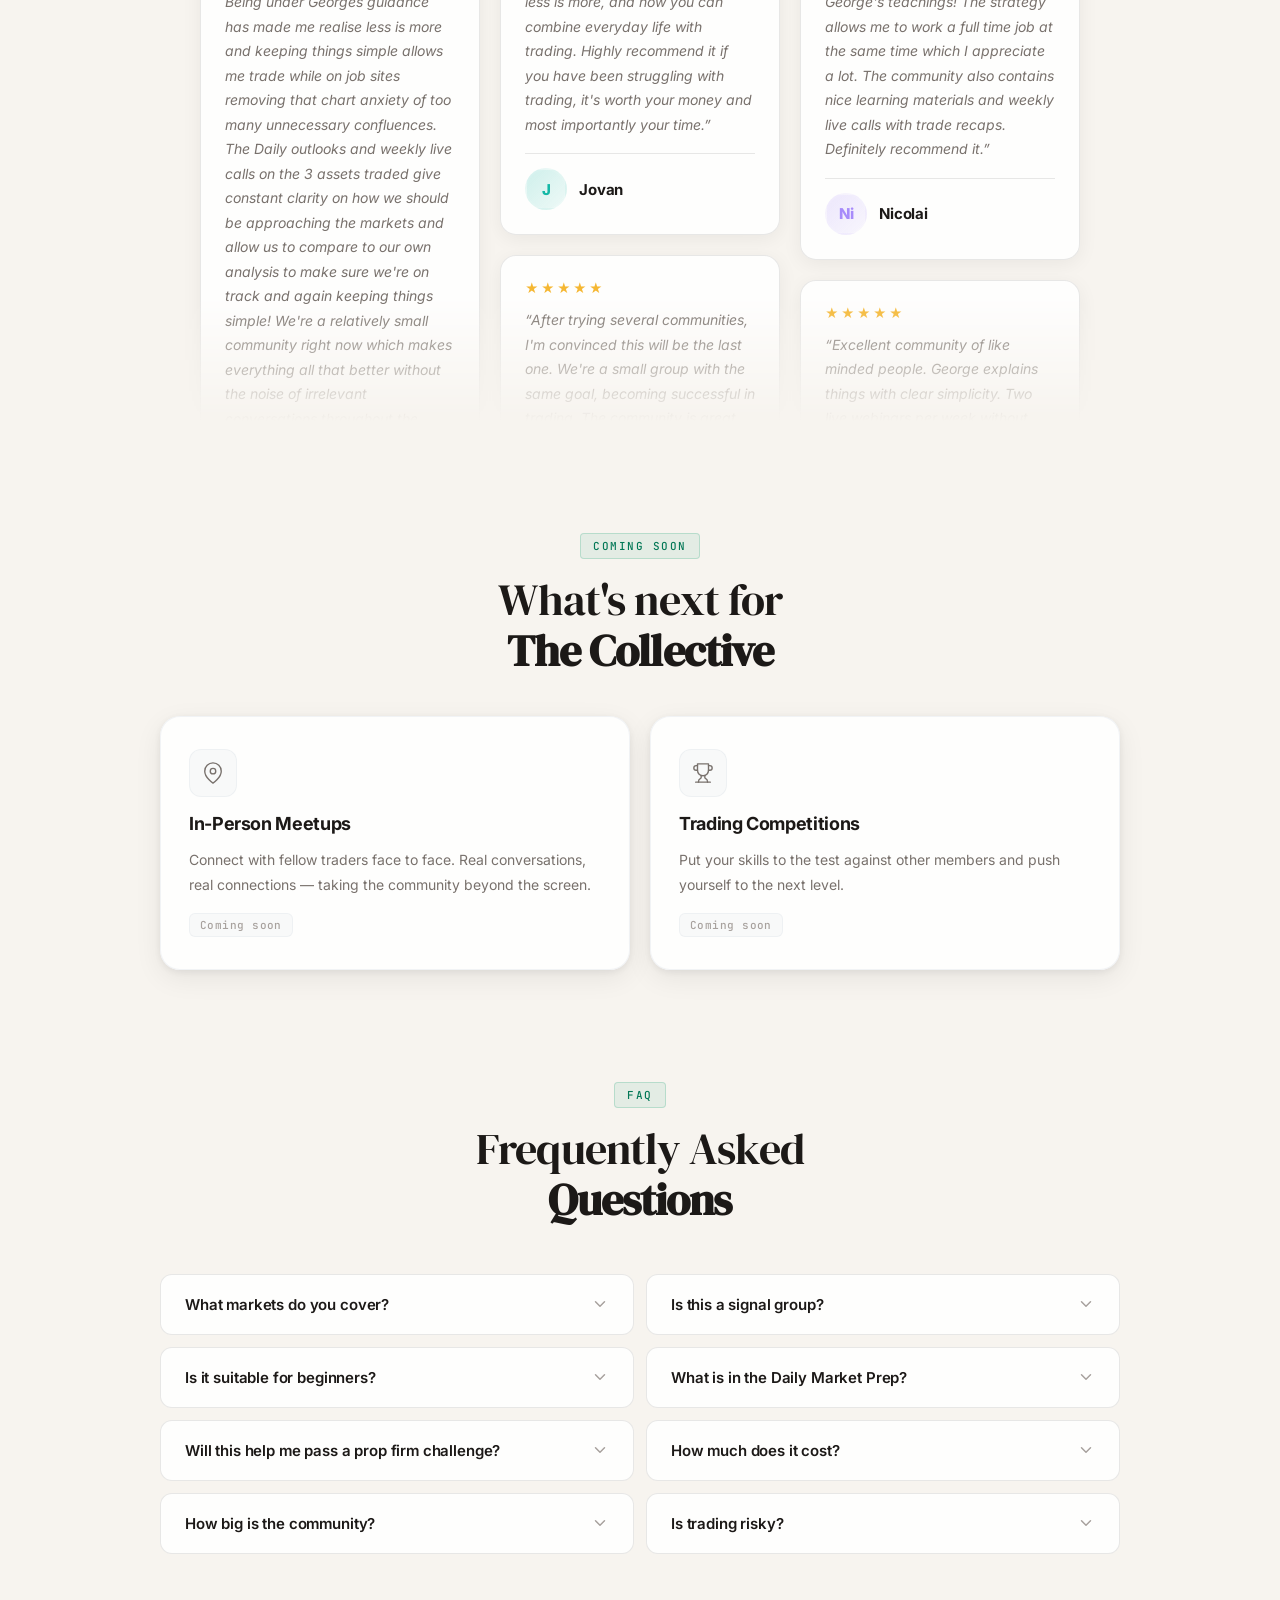
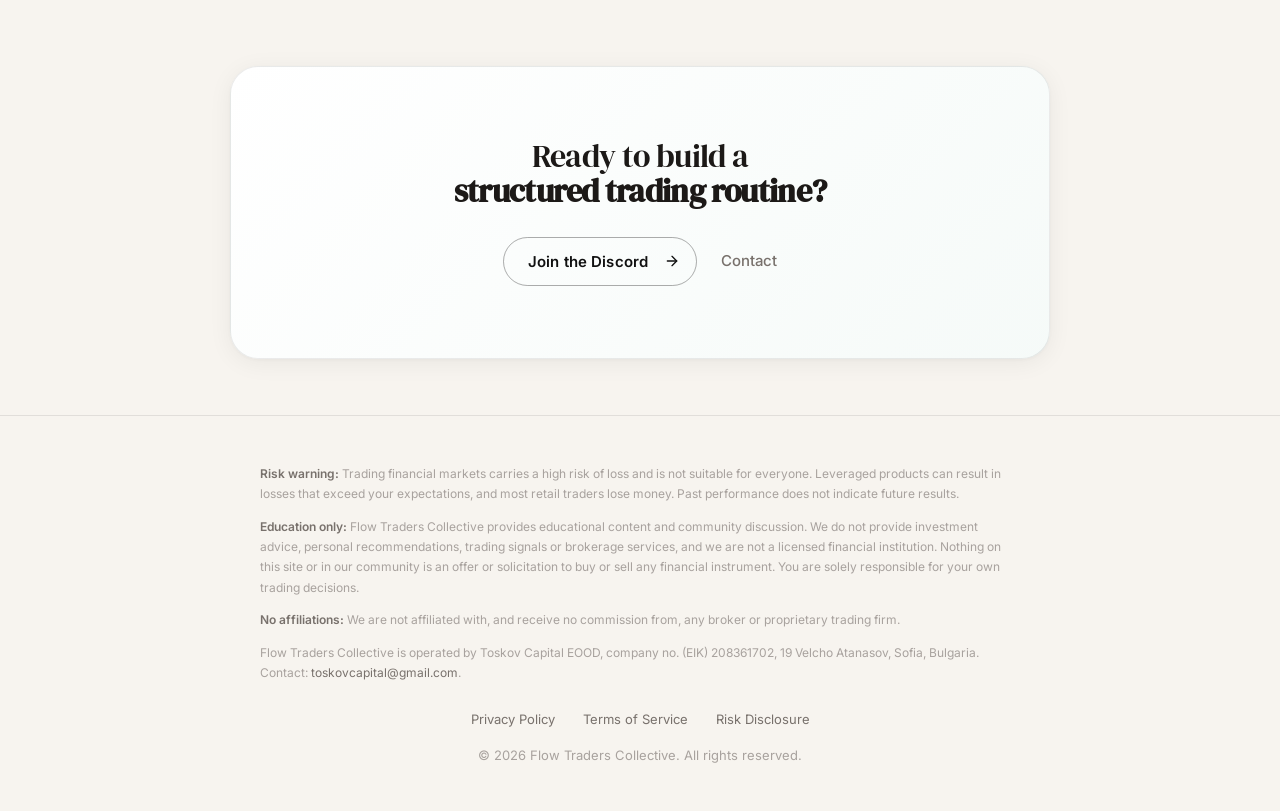
==== commit a1389051: "Add Google tag to all pages Install the GTM-WC9B45S6 tag for Google Ads measurement and describe it " ====
--- a/index.html
+++ b/index.html
@@ -4,6 +4,13 @@
 <meta charset="UTF-8">
 <meta name="trustpilot-one-time-domain-verification-id" content="d81c3956-7ed2-40a6-a07b-8e137739aa48"/>
 <meta name="viewport" content="width=device-width, initial-scale=1.0">
+<!-- Google tag -->
+<script async src="https://www.googletagmanager.com/gtm.js?id=GTM-WC9B45S6"></script>
+<script>
+  window.dataLayer = window.dataLayer || [];
+  function gtag(){dataLayer.push(arguments);}
+  gtag('js', new Date());
+</script>
 <title>Flow Traders Collective</title>
 <meta name="description" content="A bespoke trading community built around one thing: helping traders reach consistency. Live weekly calls, daily morning outlooks on NAS100, SPX500 and DAX, and real trade breakdowns.">
 <link rel="canonical" href="https://www.flowtraderscollective.com/">
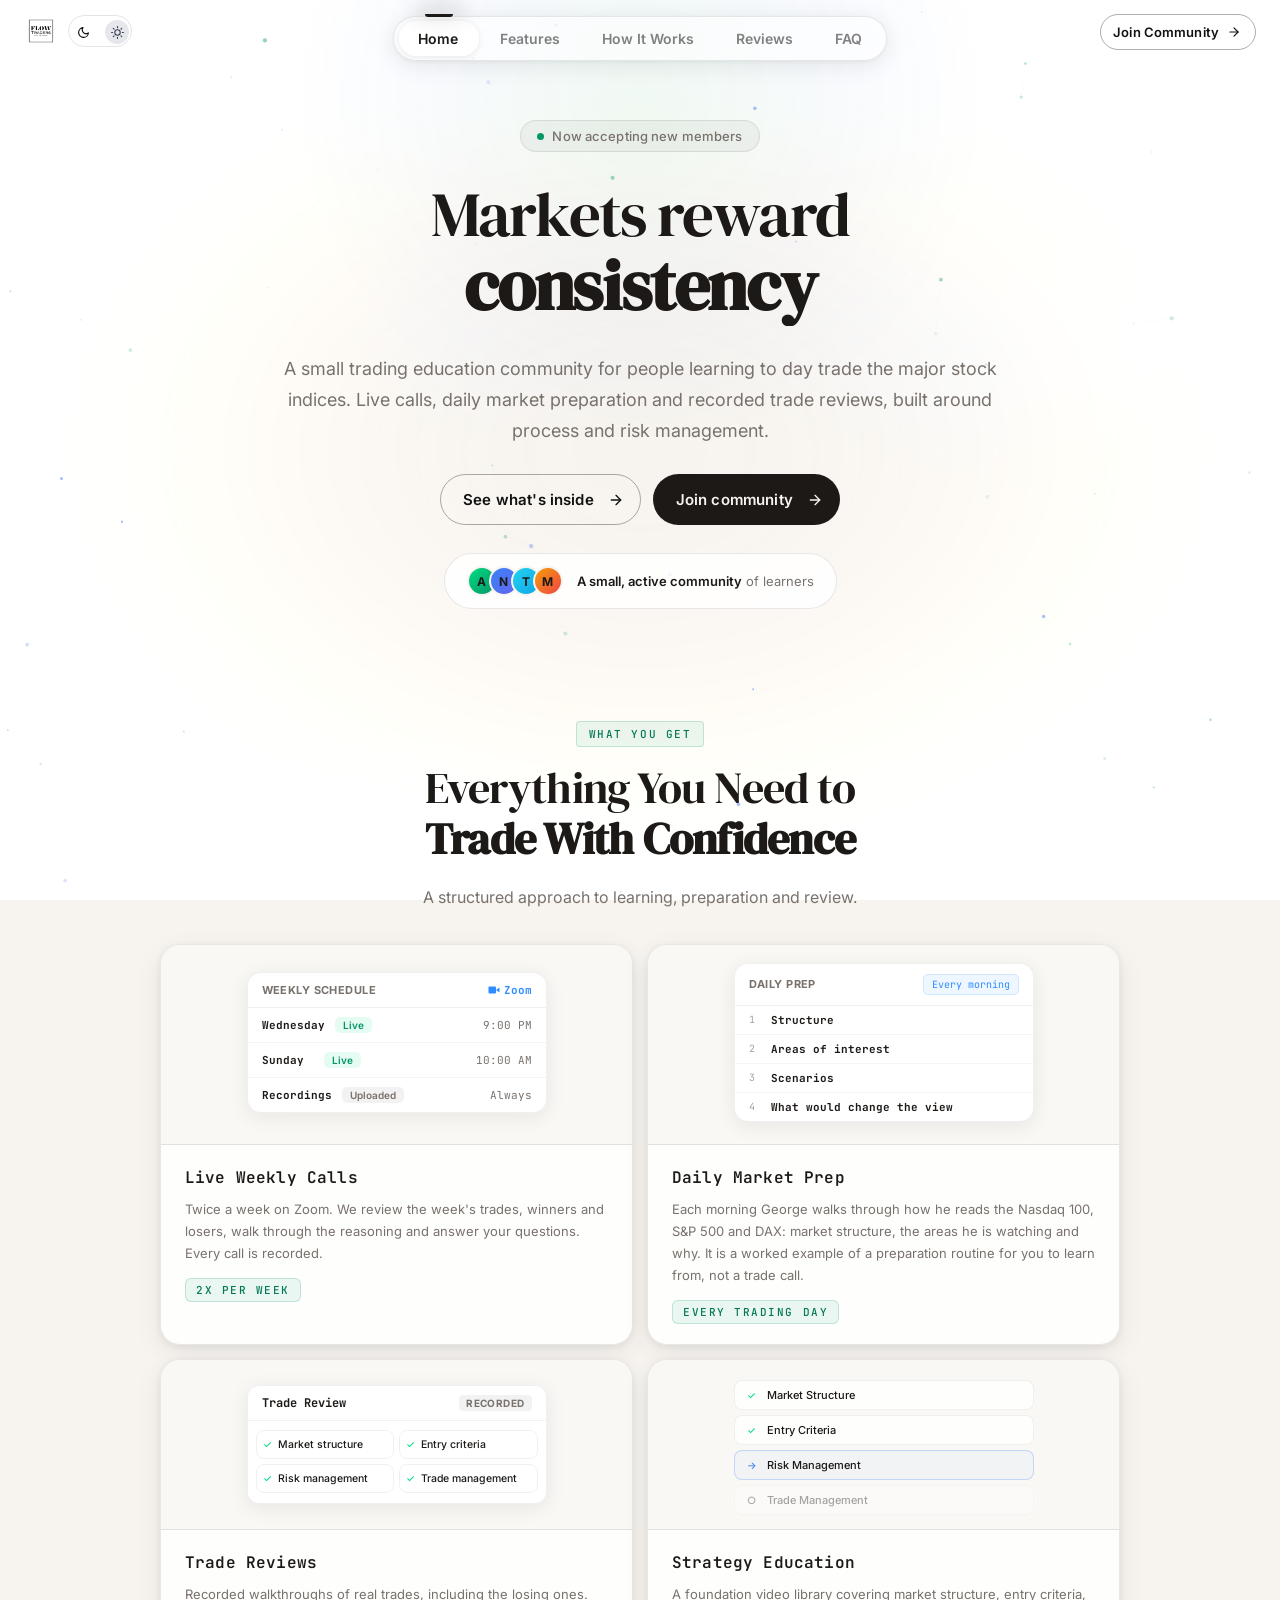
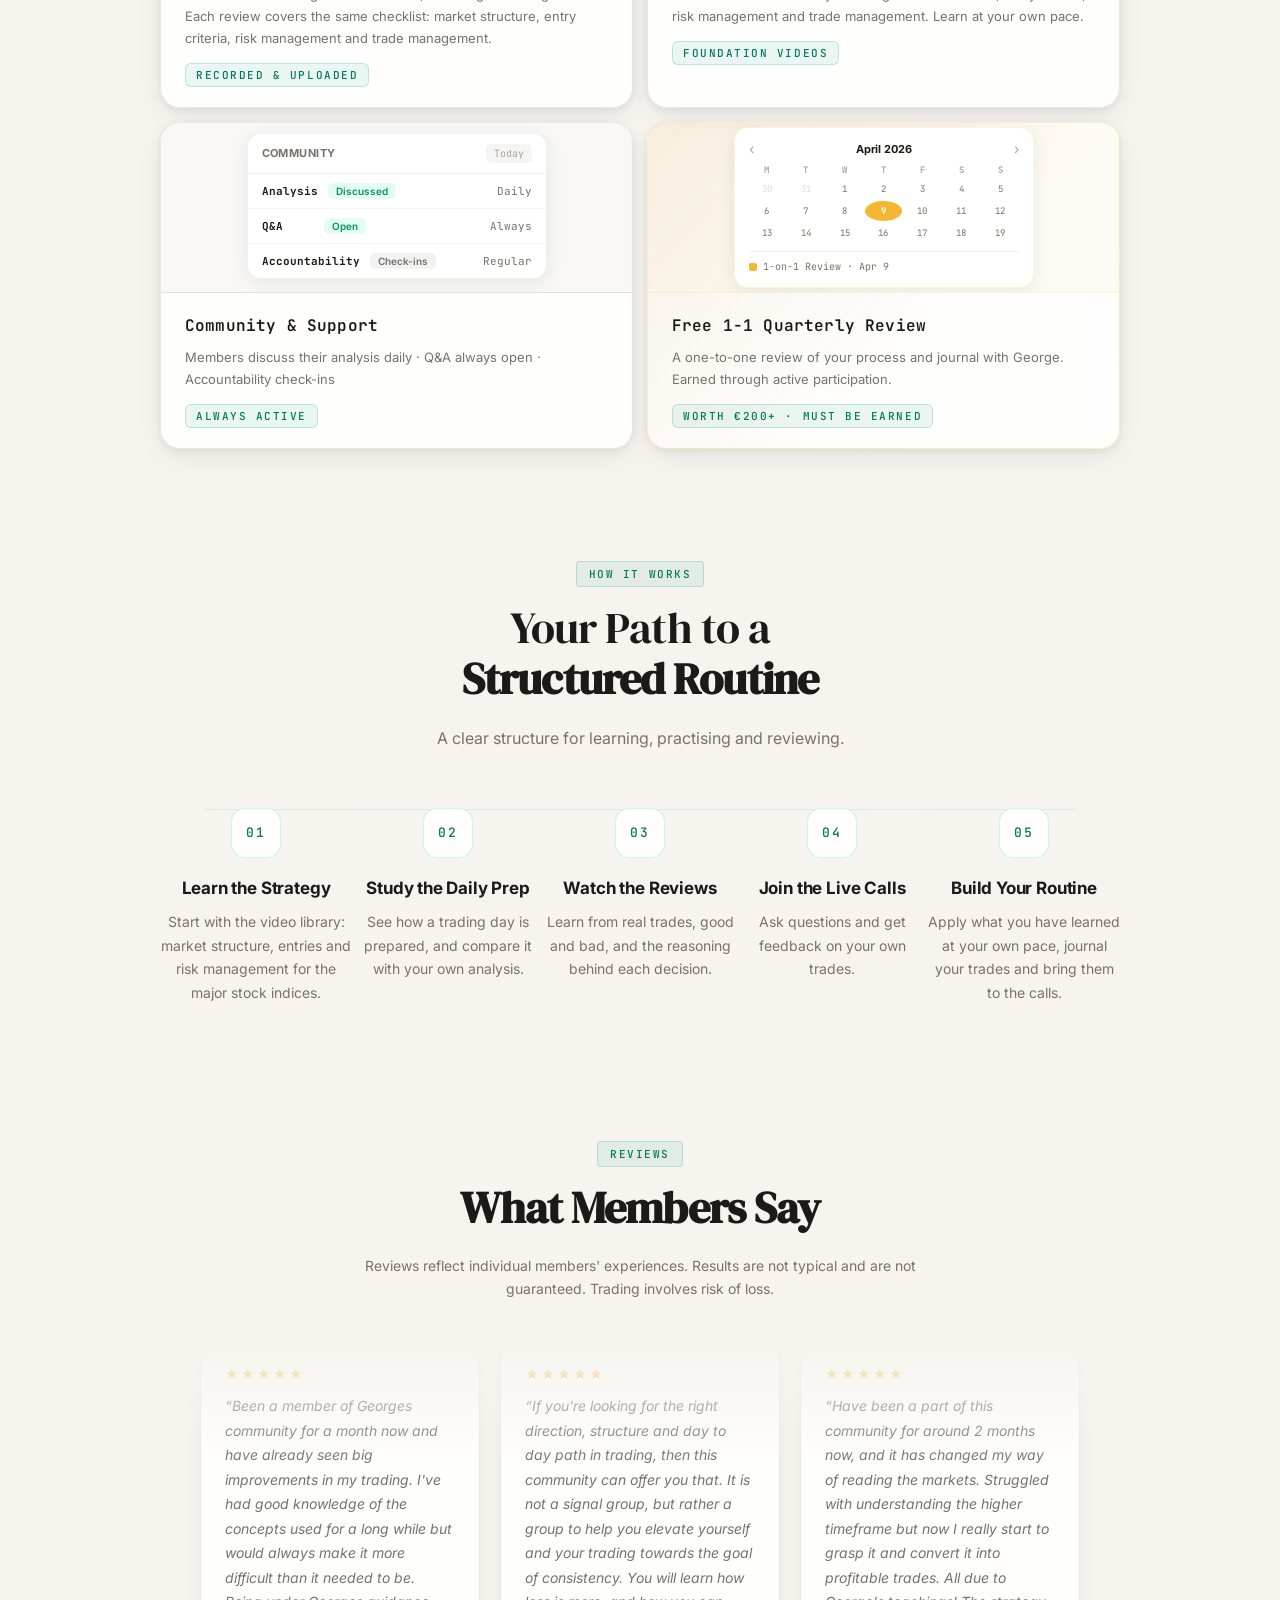
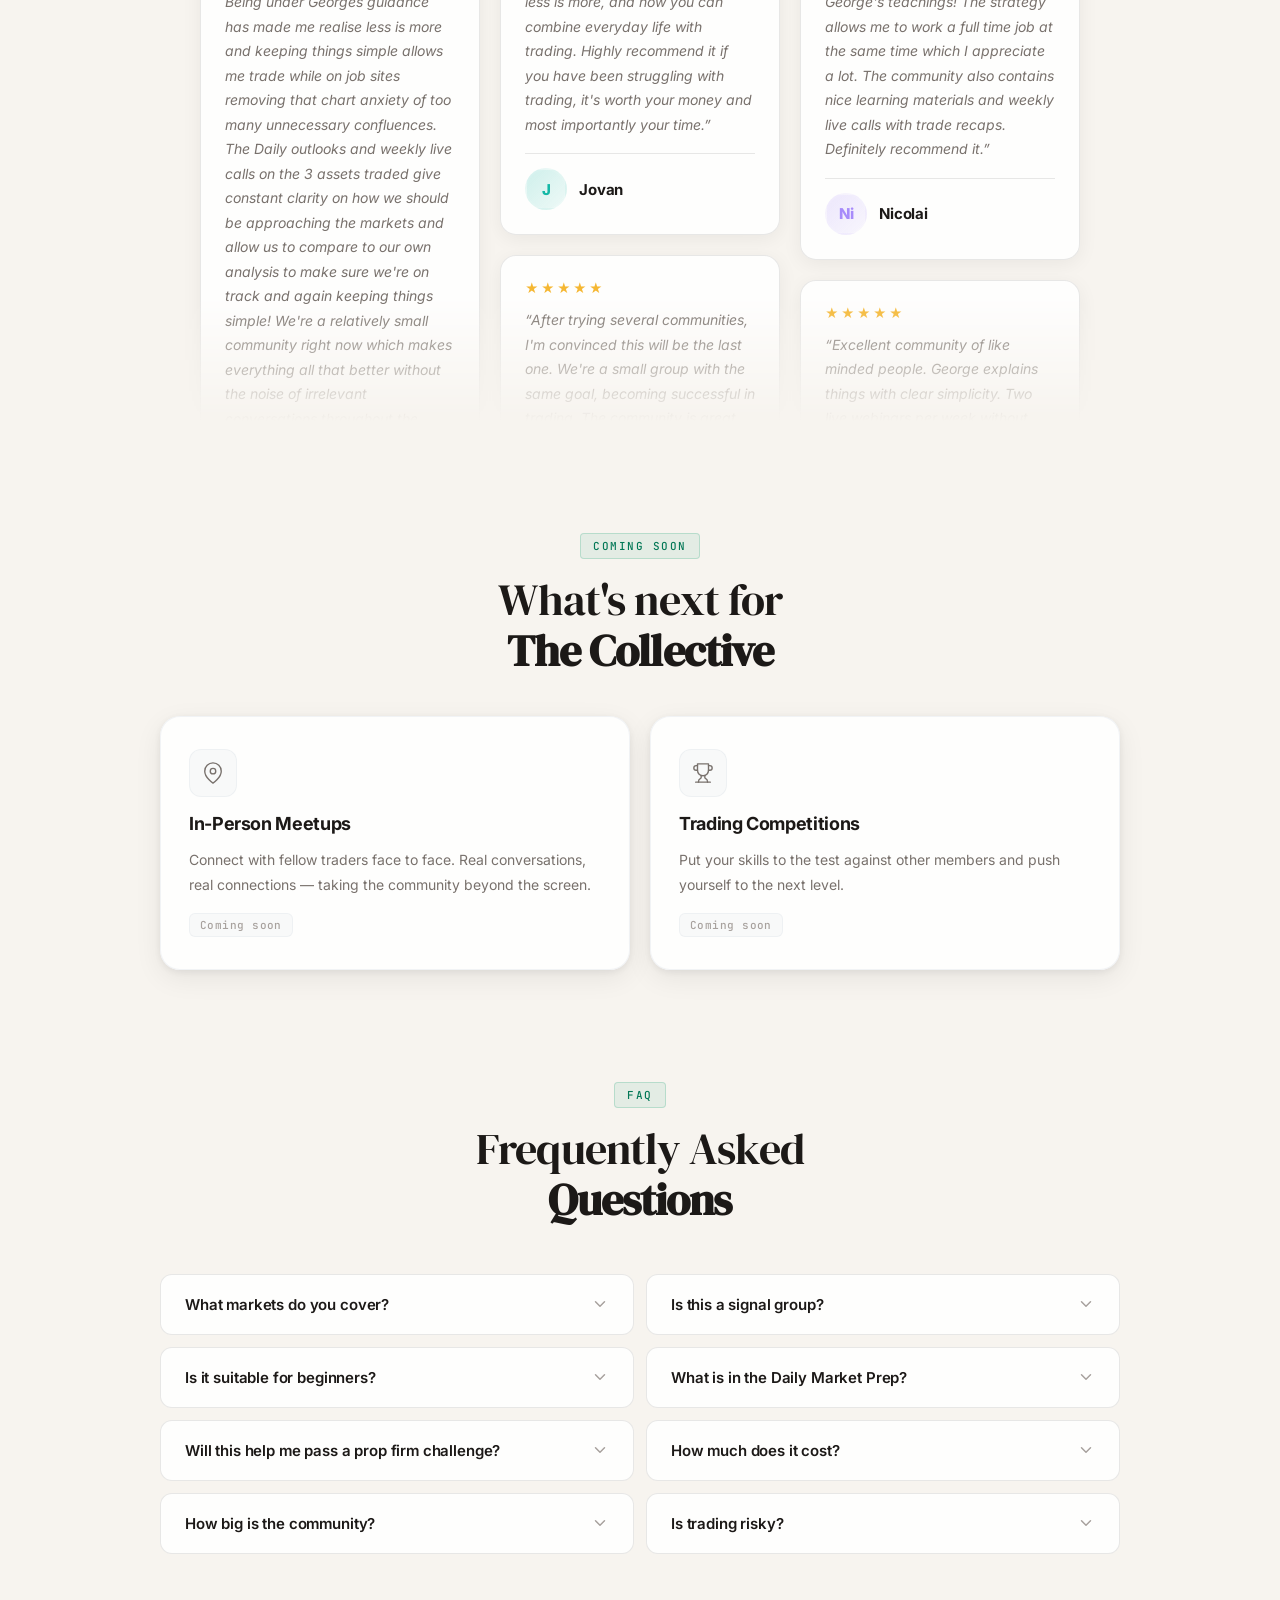
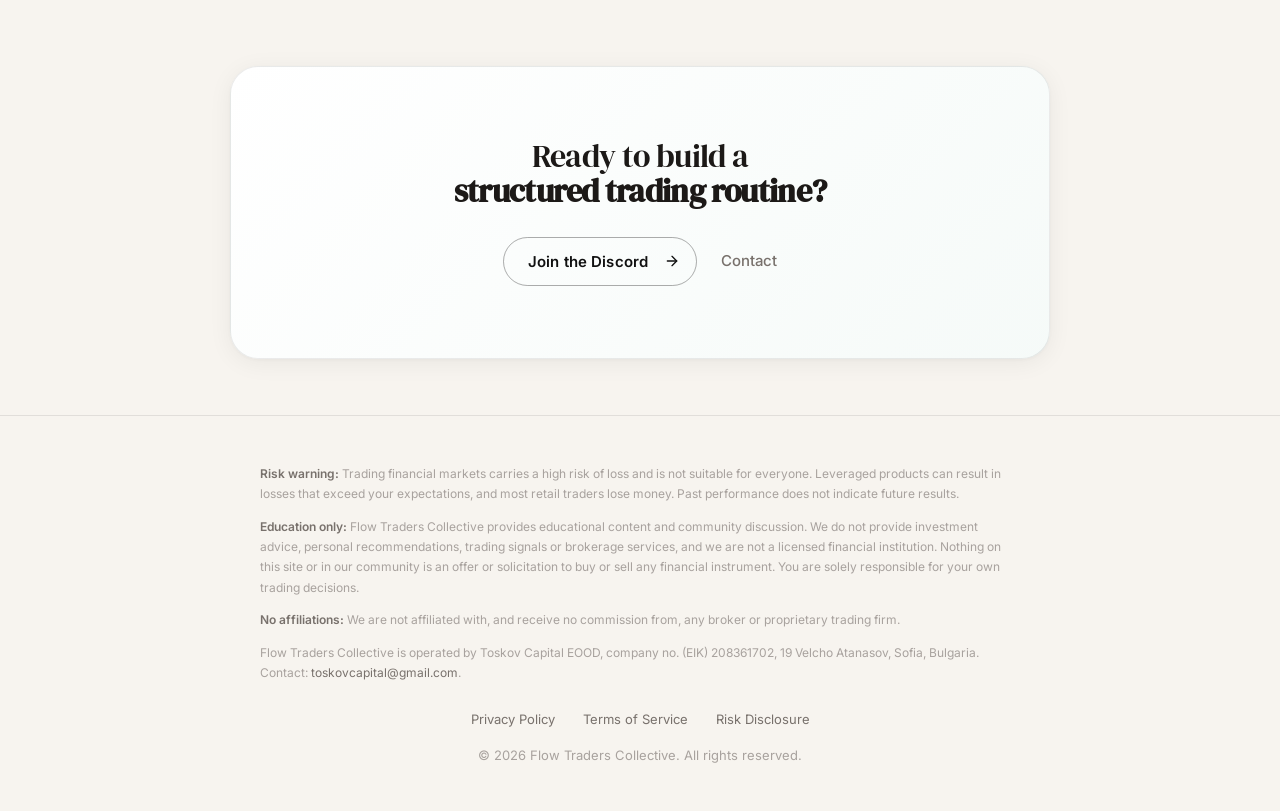
==== commit 526eb9e7: "Replace Google tag with GTM-T74WWHT7 container Co-Authored-By: Claude Fable 5.2 <noreply@anthropic.c" ====
--- a/index.html
+++ b/index.html
@@ -4,13 +4,13 @@
 <meta charset="UTF-8">
 <meta name="trustpilot-one-time-domain-verification-id" content="d81c3956-7ed2-40a6-a07b-8e137739aa48"/>
 <meta name="viewport" content="width=device-width, initial-scale=1.0">
-<!-- Google tag -->
-<script async src="https://www.googletagmanager.com/gtm.js?id=GTM-WC9B45S6"></script>
-<script>
-  window.dataLayer = window.dataLayer || [];
-  function gtag(){dataLayer.push(arguments);}
-  gtag('js', new Date());
-</script>
+<!-- Google Tag Manager -->
+<script>(function(w,d,s,l,i){w[l]=w[l]||[];w[l].push({'gtm.start':
+new Date().getTime(),event:'gtm.js'});var f=d.getElementsByTagName(s)[0],
+j=d.createElement(s),dl=l!='dataLayer'?'&l='+l:'';j.async=true;j.src=
+'https://www.googletagmanager.com/gtm.js?id='+i+dl;f.parentNode.insertBefore(j,f);
+})(window,document,'script','dataLayer','GTM-T74WWHT7');</script>
+<!-- End Google Tag Manager -->
 <title>Flow Traders Collective</title>
 <meta name="description" content="A bespoke trading community built around one thing: helping traders reach consistency. Live weekly calls, daily morning outlooks on NAS100, SPX500 and DAX, and real trade breakdowns.">
 <link rel="canonical" href="https://www.flowtraderscollective.com/">
@@ -1194,6 +1194,9 @@
   <script defer src="/_vercel/insights/script.js"></script>
 </head>
 <body>
+<!-- Google Tag Manager (noscript) -->
+<noscript><iframe src="https://www.googletagmanager.com/ns.html?id=GTM-T74WWHT7" height="0" width="0" style="display:none;visibility:hidden"></iframe></noscript>
+<!-- End Google Tag Manager (noscript) -->
 
 <canvas id="chart-canvas"></canvas>
 <div class="bg-glow"></div>
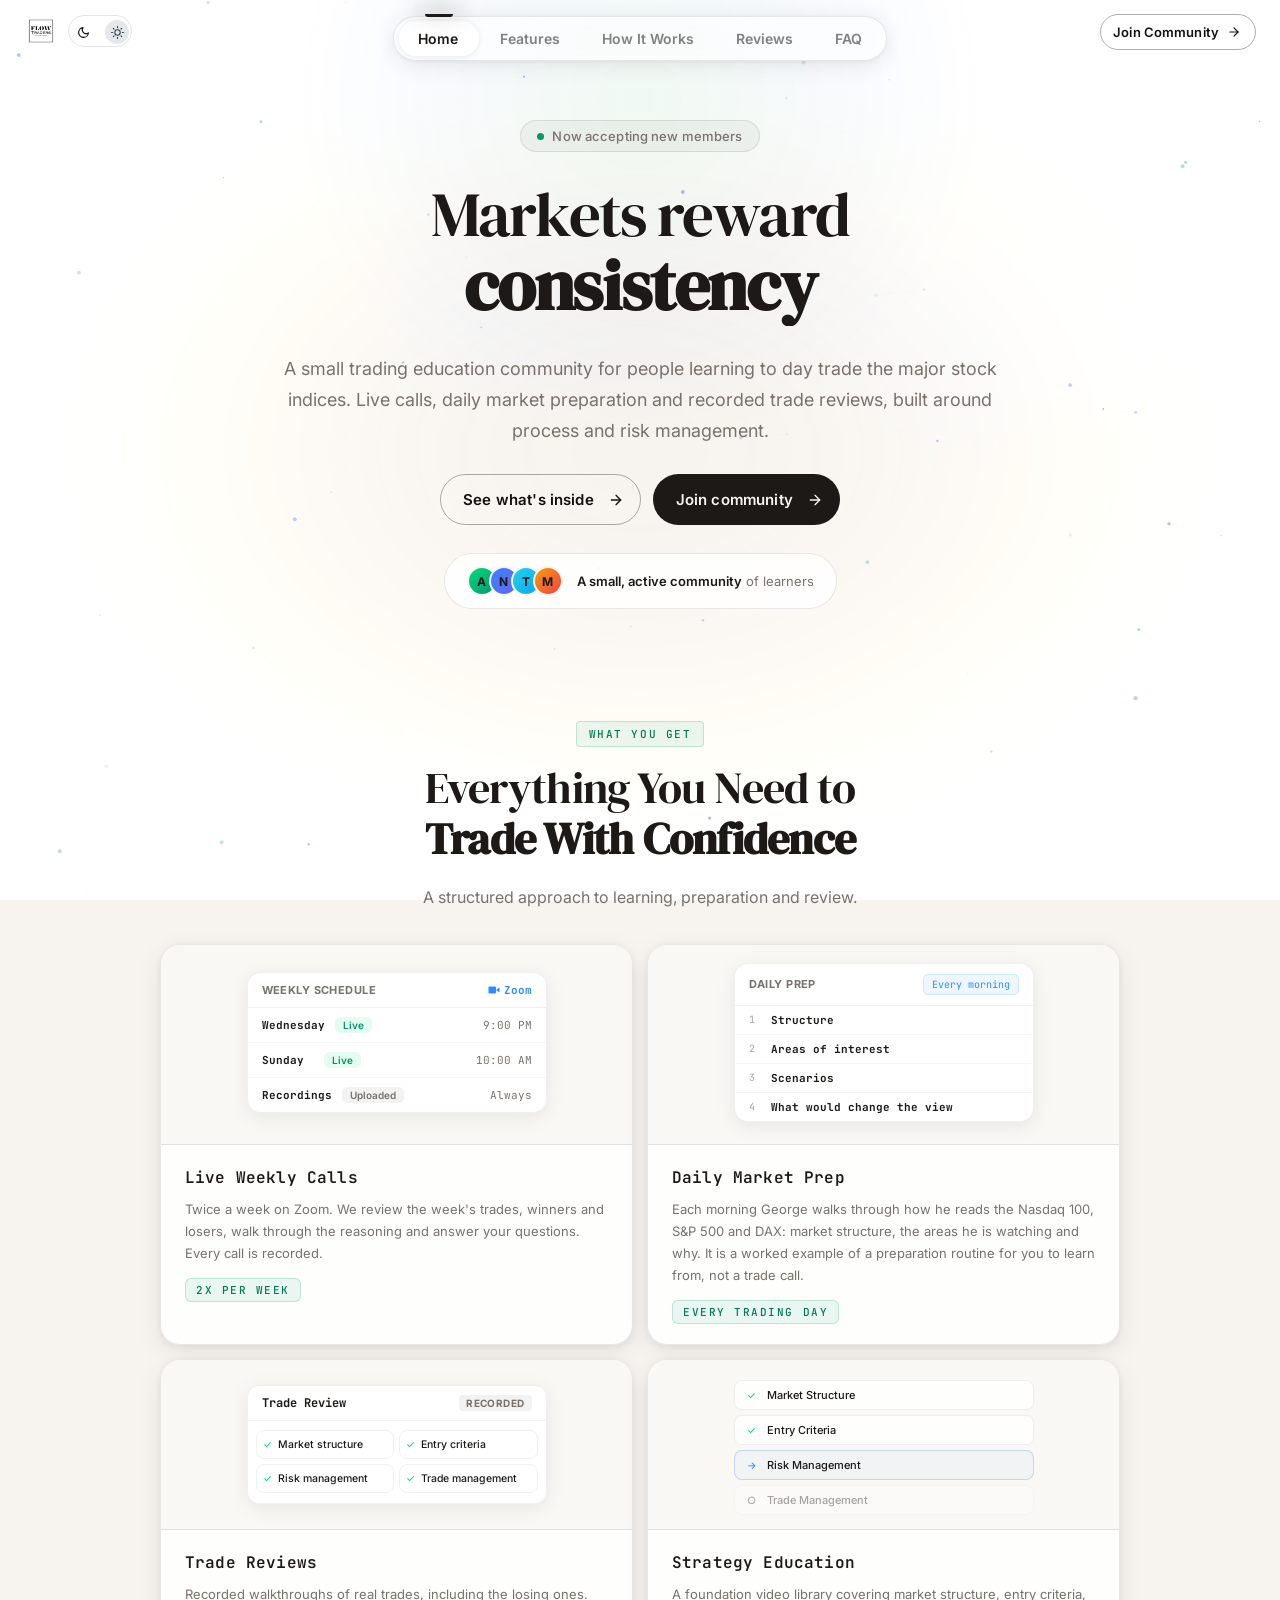
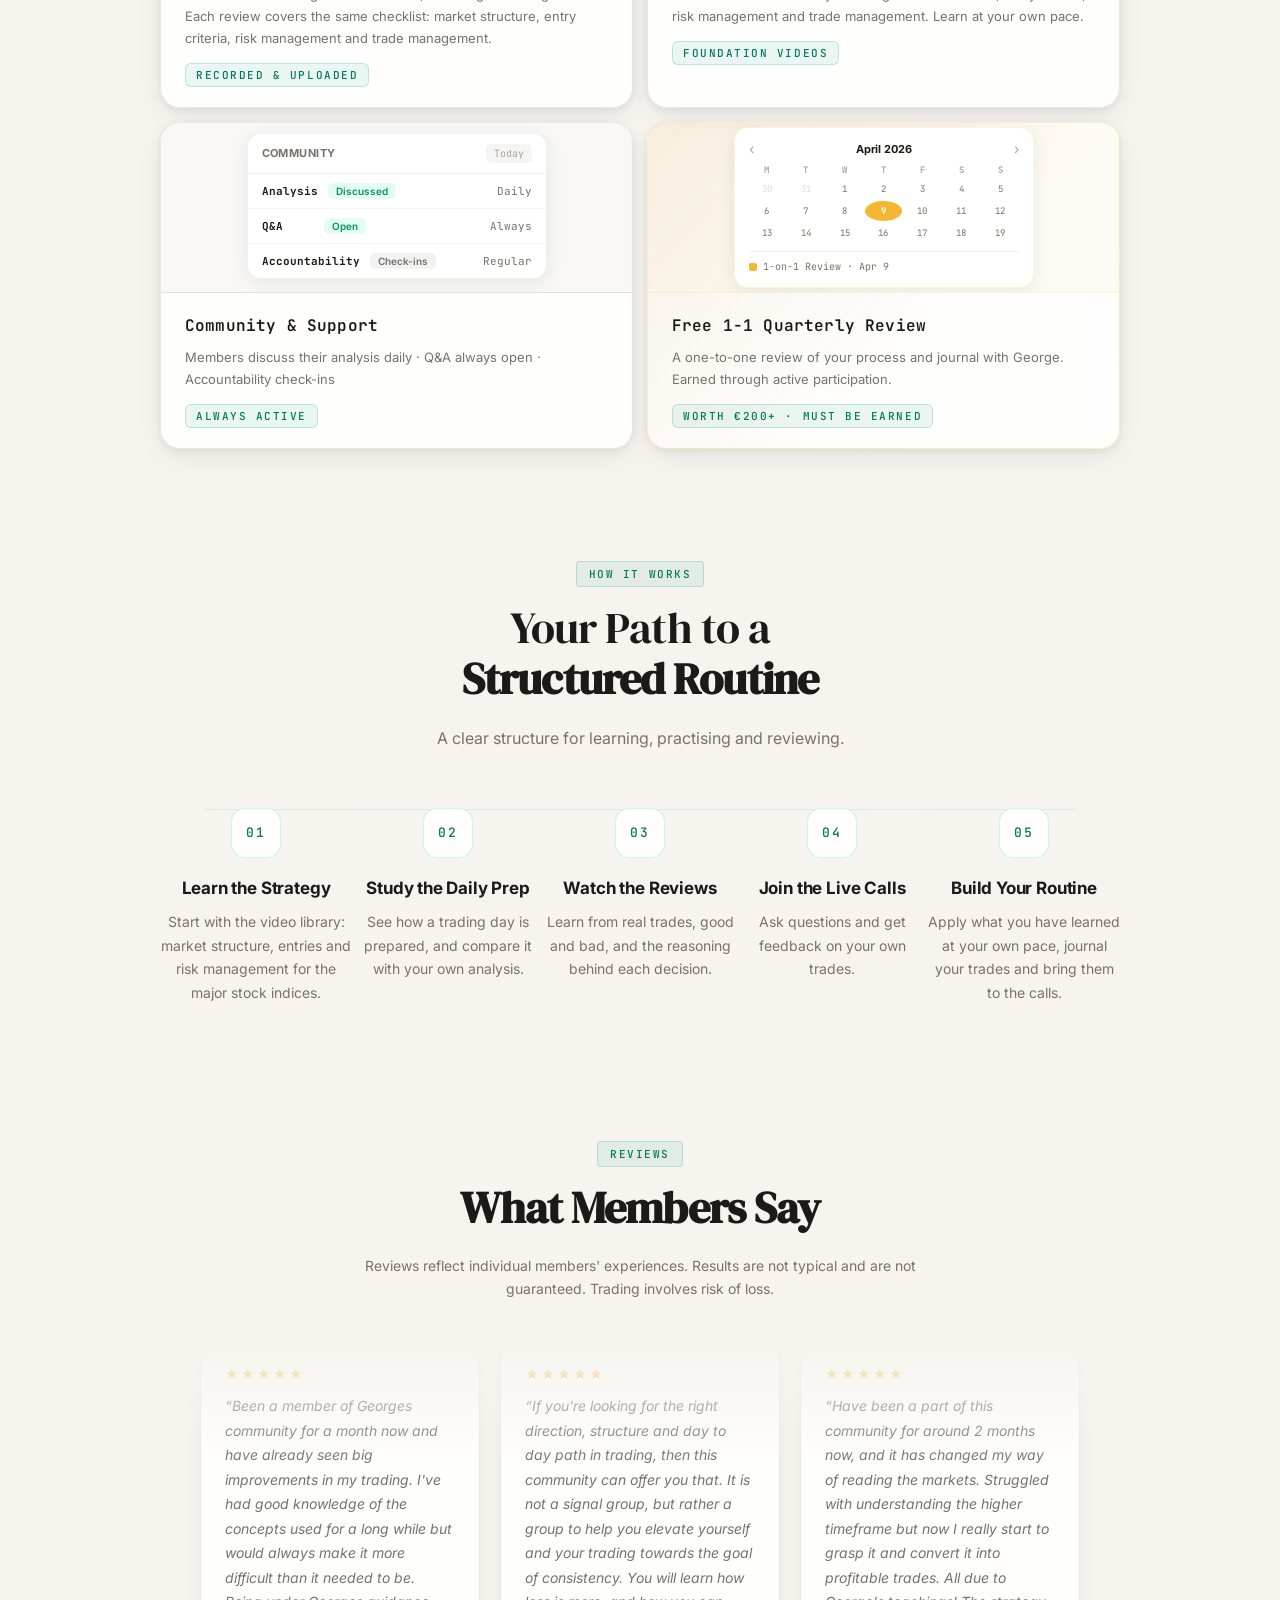
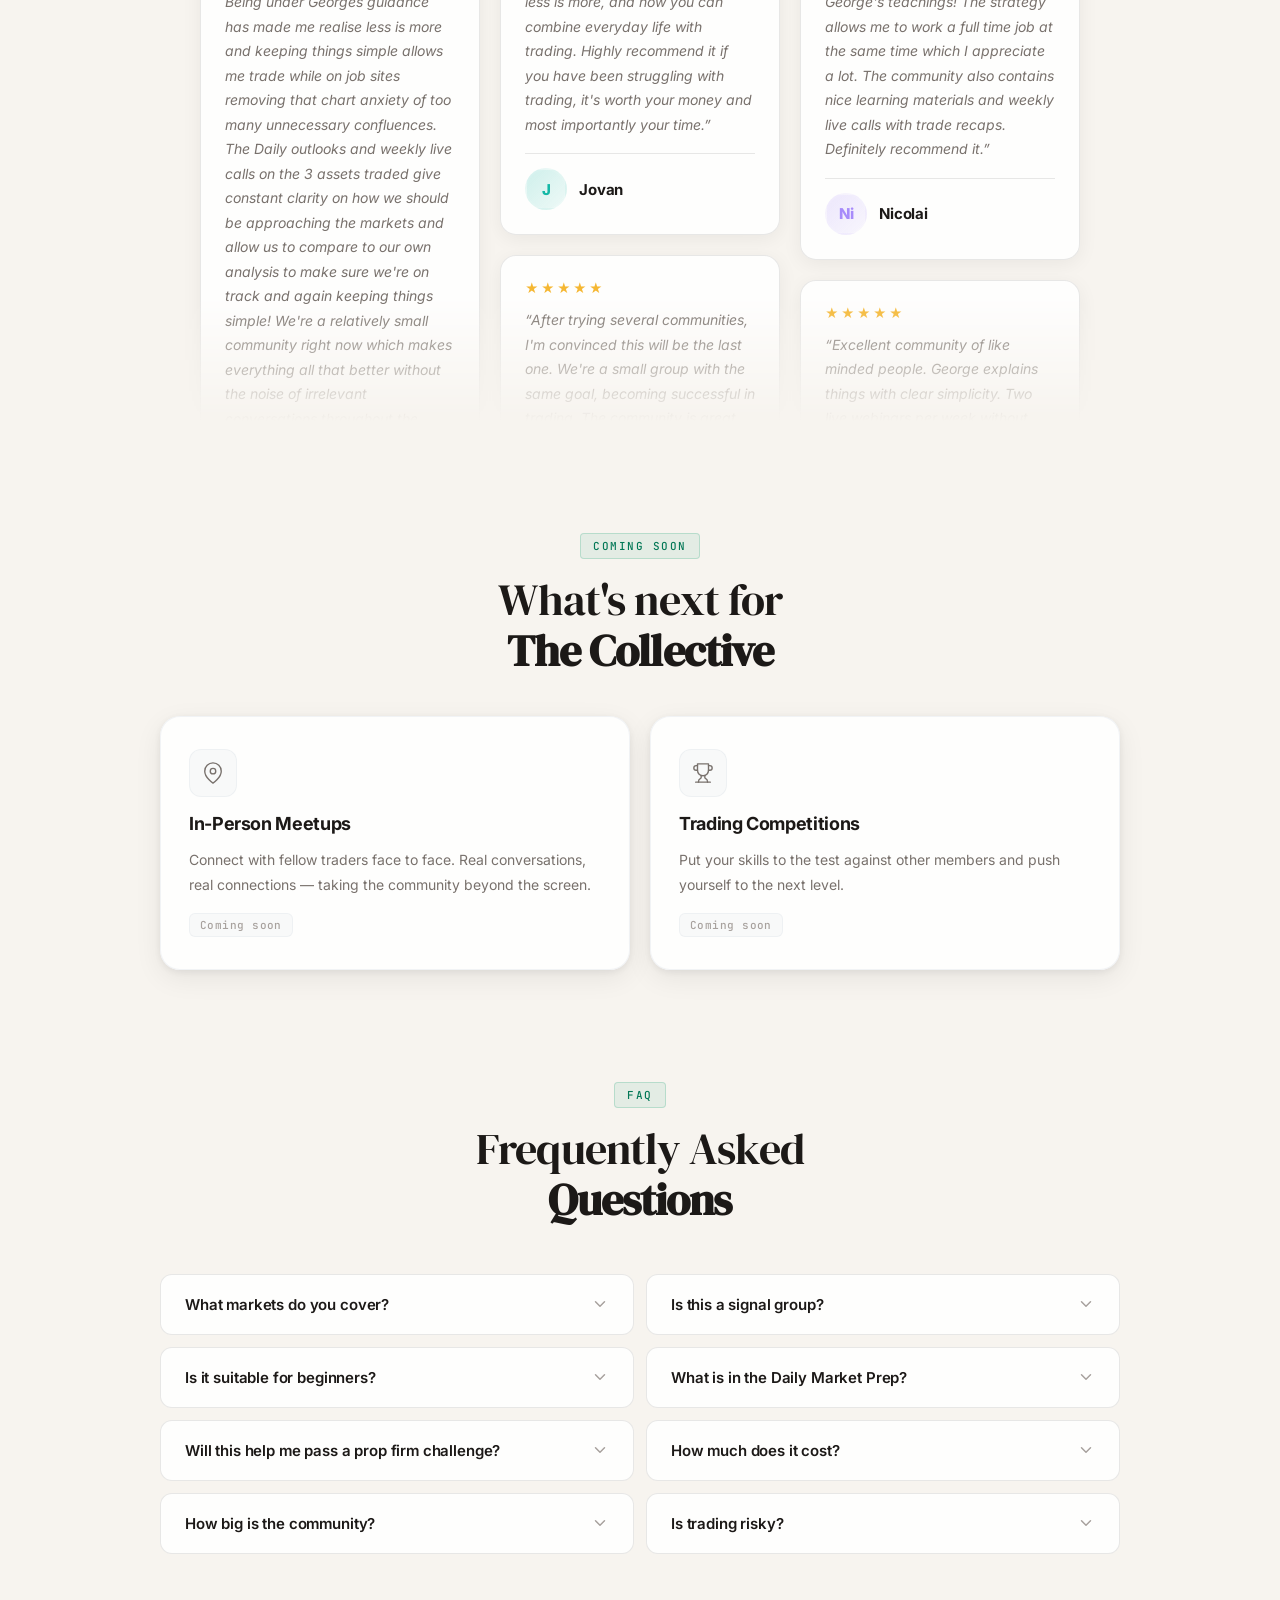
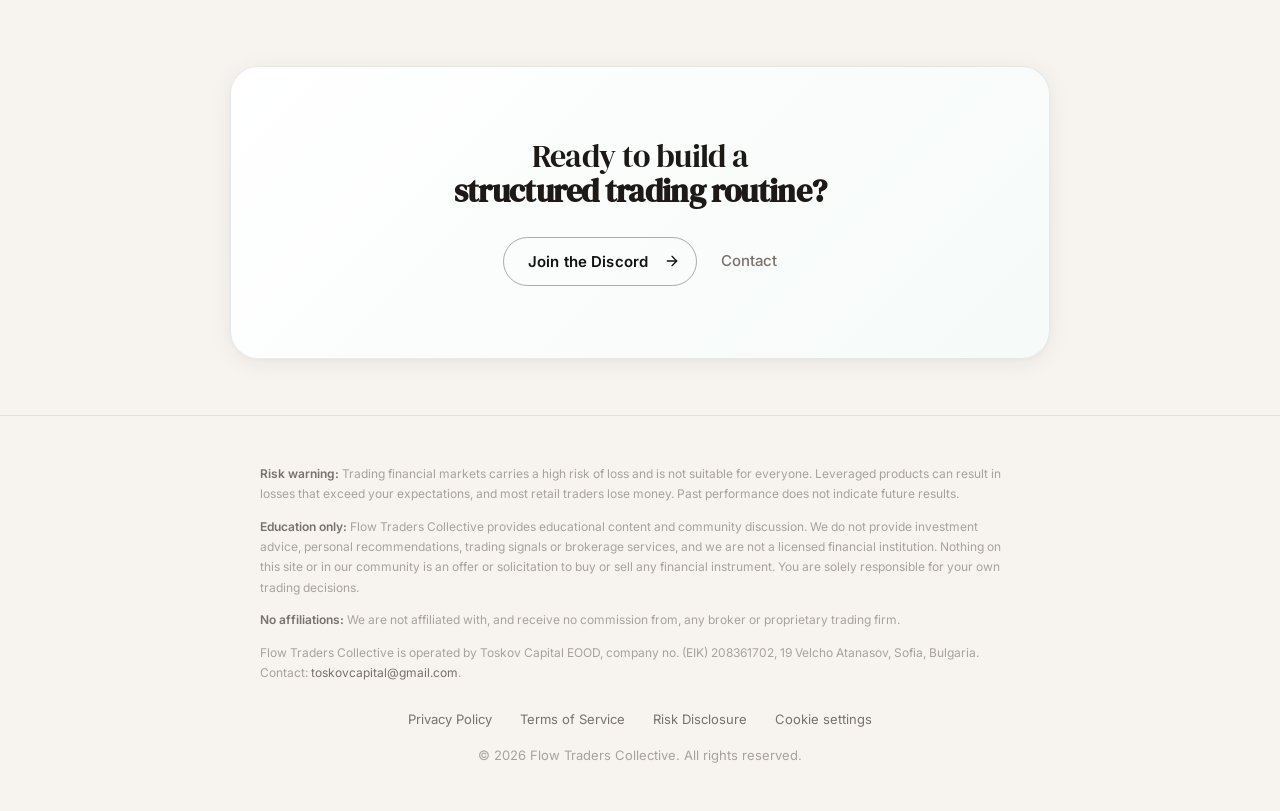
==== commit 6ea0c71e: "Add Cookie settings link and Cookiebot declaration Add a "Cookie settings" footer link on every page" ====
--- a/index.html
+++ b/index.html
@@ -1961,6 +1961,7 @@
       <a href="privacy.html">Privacy Policy</a>
       <a href="terms.html">Terms of Service</a>
       <a href="risk-disclosure.html">Risk Disclosure</a>
+      <a href="#" onclick="if (window.Cookiebot) { Cookiebot.renew(); } return false;">Cookie settings</a>
     </div>
     <p>&copy; 2026 Flow Traders Collective. All rights reserved.</p>
   </div>
